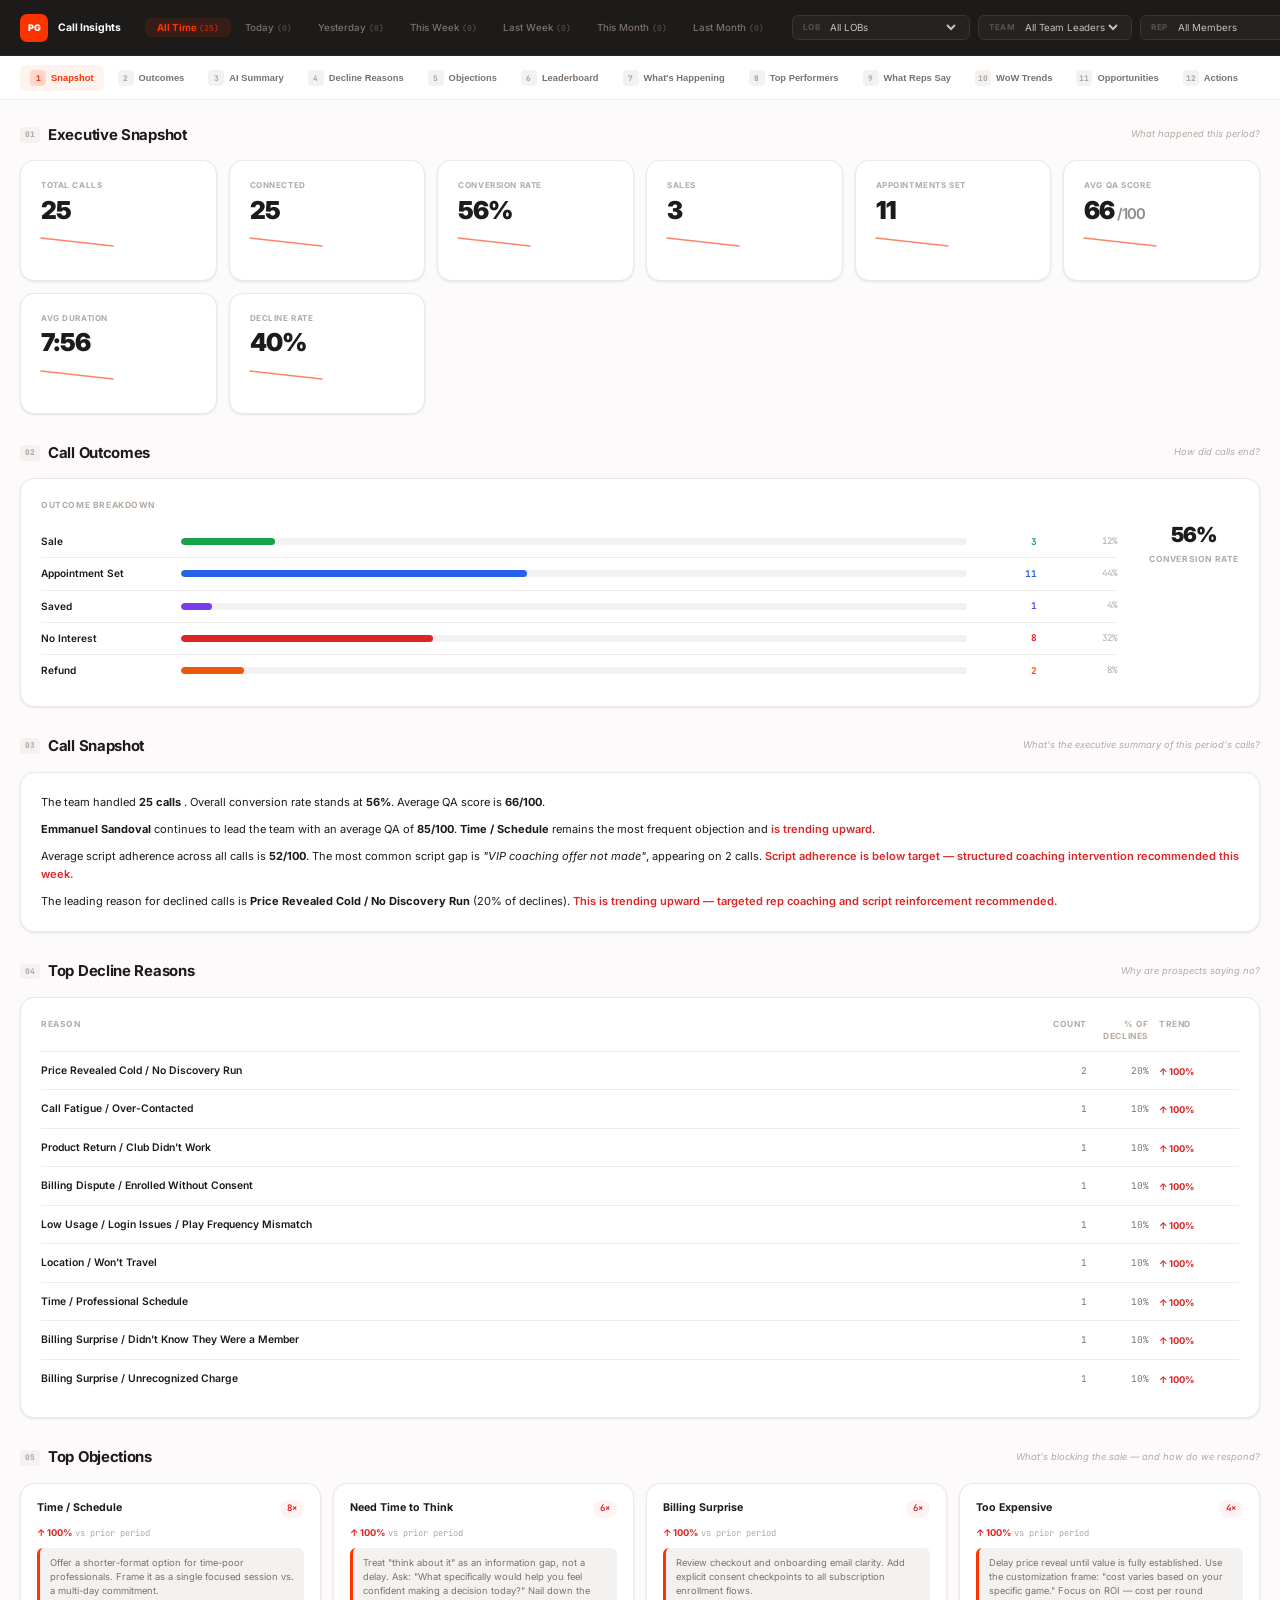
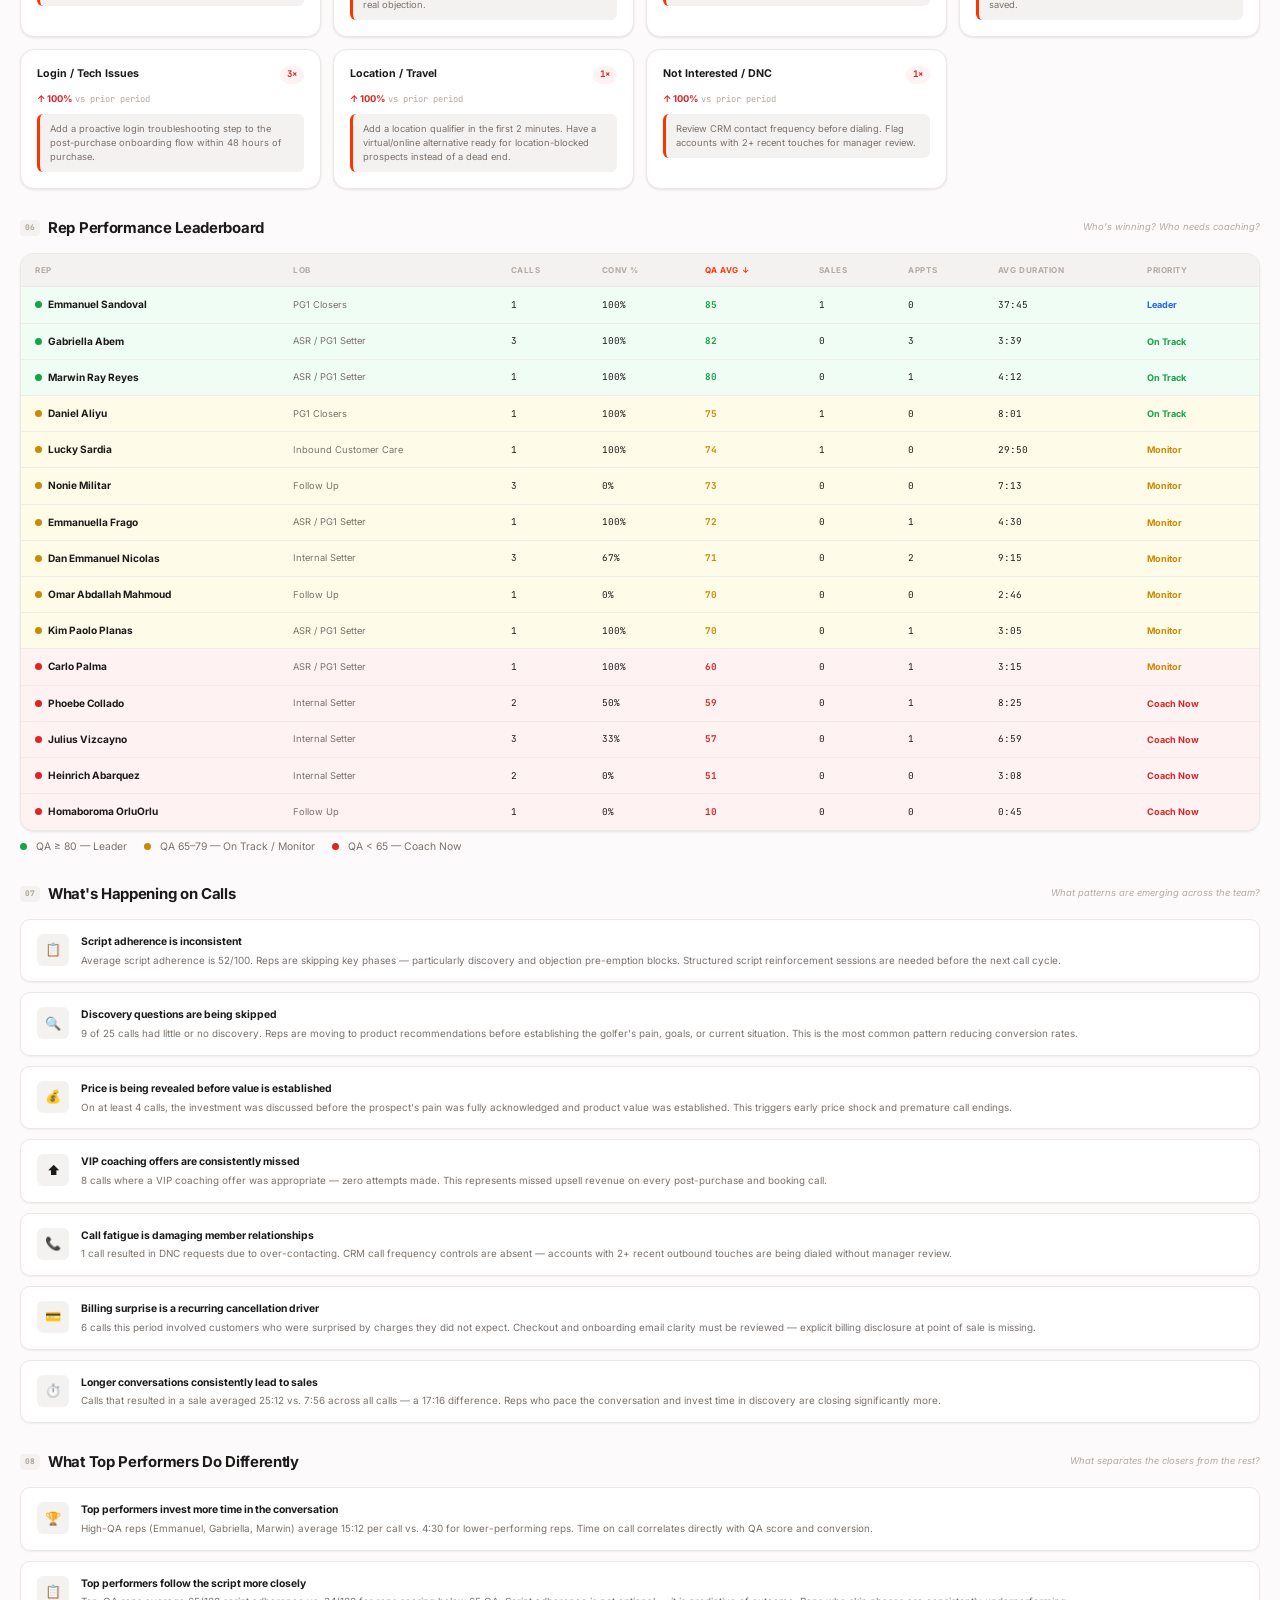
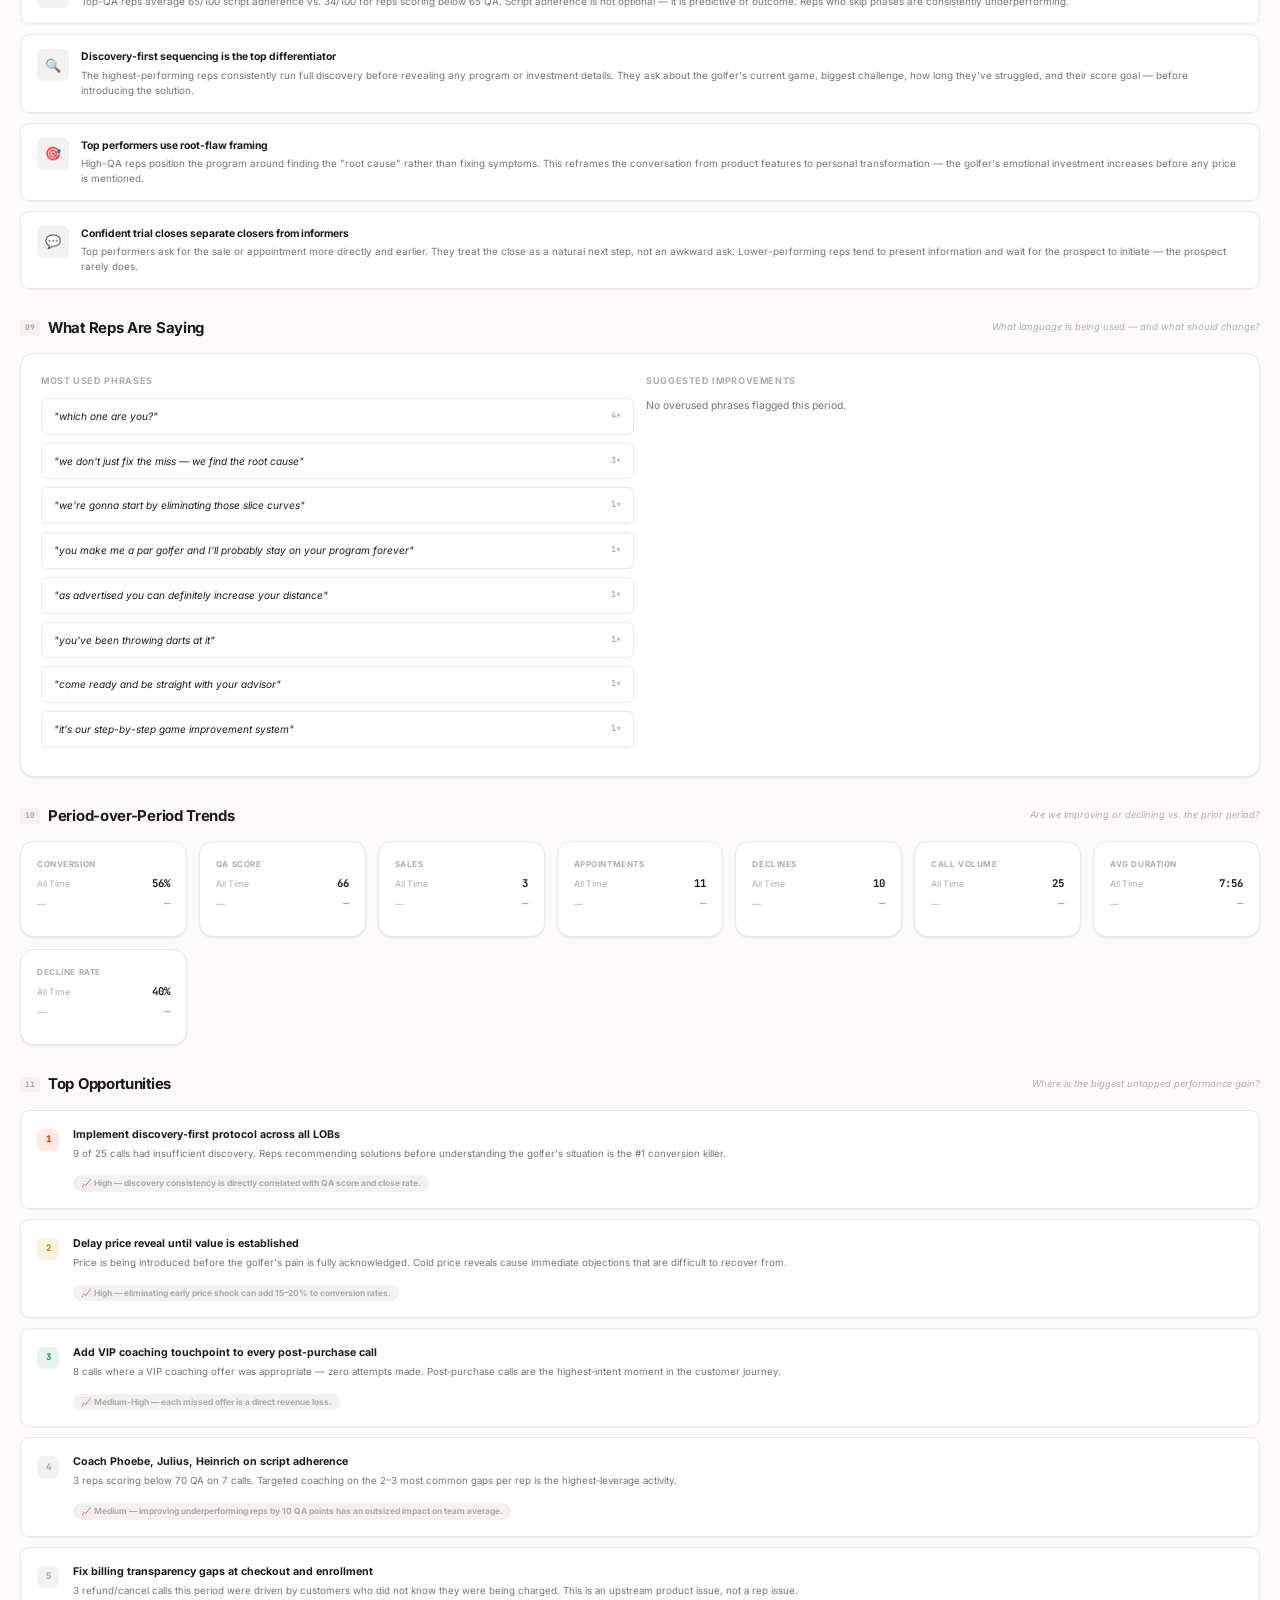
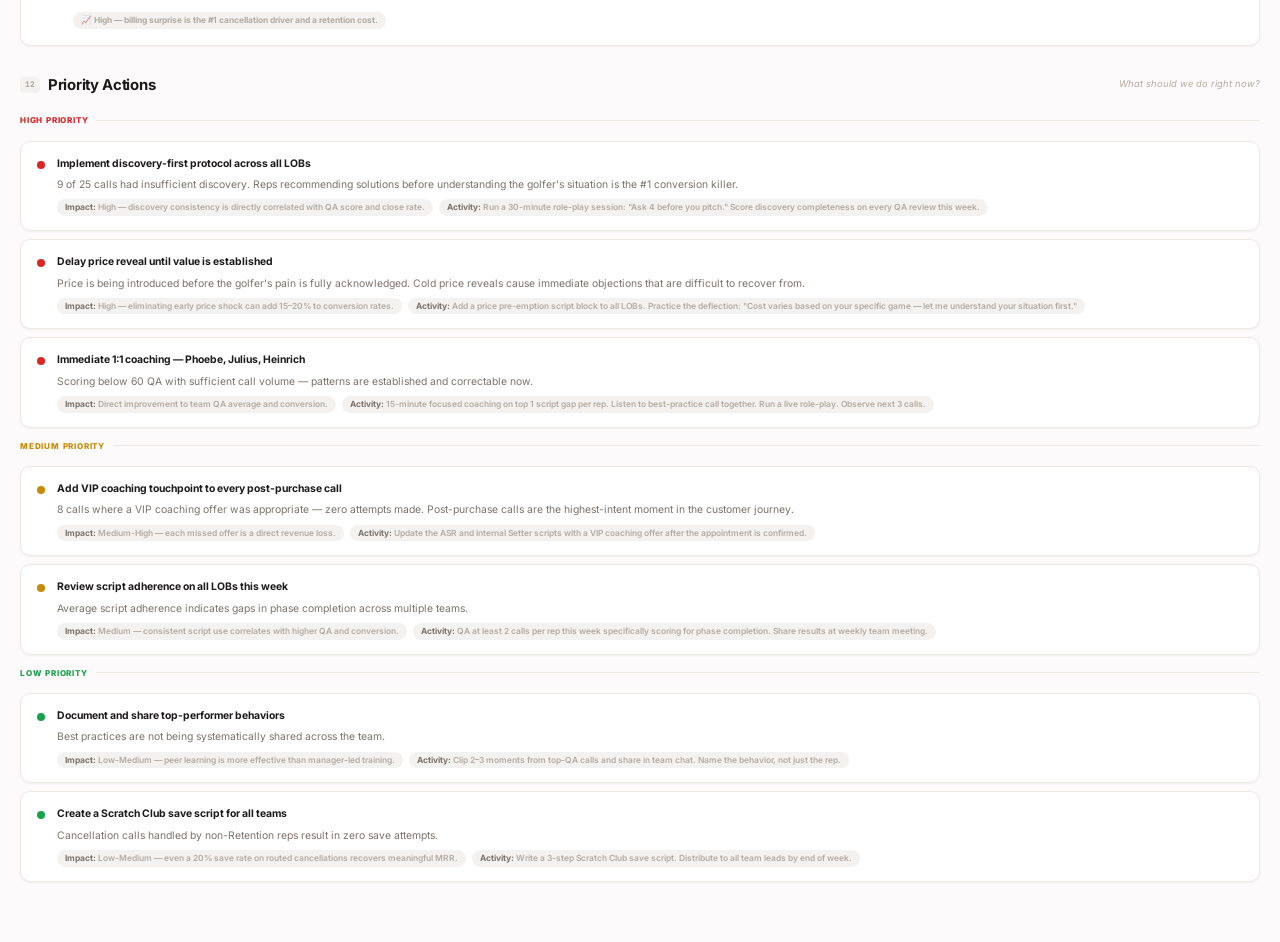
==== call-insights-v3/index.html @ 1794351e "Add files via upload" ====
<!DOCTYPE html>
<html lang="en">
<head>
  <meta charset="UTF-8">
  <meta name="viewport" content="width=device-width, initial-scale=1.0">
  <title>PG Call Insights — Executive Dashboard</title>
  <link rel="preconnect" href="https://fonts.googleapis.com">
  <link href="https://fonts.googleapis.com/css2?family=Inter:wght@400;500;600;700;800;900&family=JetBrains+Mono:wght@400;600;700&display=swap" rel="stylesheet">
  <link rel="stylesheet" href="styles/theme.css">
  <link rel="stylesheet" href="styles/layout.css">
</head>
<body>
<div id="app">

  <!-- ── Header ─────────────────────────────────────────── -->
  <header id="header">
    <div class="header-brand">
      <div class="header-logo">PG</div>
      <span class="header-brand-text">Call Insights</span>
    </div>

    <!-- Period tabs -->
    <div id="period-tabs" class="period-tabs"></div>

    <!-- Filters -->
    <div class="header-filters">
      <div class="hfilter">
        <label>LOB</label>
        <select id="filter-lob"></select>
      </div>
      <div class="hfilter">
        <label>Team</label>
        <select id="filter-leader"></select>
      </div>
      <div class="hfilter">
        <label>Rep</label>
        <select id="filter-agent"></select>
      </div>
    </div>
  </header>

  <!-- ── Section Nav ─────────────────────────────────────── -->
  <nav id="section-nav" aria-label="Dashboard sections">
    <button class="snav-item" data-section="s1"><span class="snav-num">1</span> Snapshot</button>
    <button class="snav-item" data-section="s2"><span class="snav-num">2</span> Outcomes</button>
    <button class="snav-item" data-section="s3"><span class="snav-num">3</span> AI Summary</button>
    <button class="snav-item" data-section="s4"><span class="snav-num">4</span> Decline Reasons</button>
    <button class="snav-item" data-section="s5"><span class="snav-num">5</span> Objections</button>
    <button class="snav-item" data-section="s6"><span class="snav-num">6</span> Leaderboard</button>
    <button class="snav-item" data-section="s7"><span class="snav-num">7</span> What's Happening</button>
    <button class="snav-item" data-section="s8"><span class="snav-num">8</span> Top Performers</button>
    <button class="snav-item" data-section="s9"><span class="snav-num">9</span> What Reps Say</button>
    <button class="snav-item" data-section="s10"><span class="snav-num">10</span> WoW Trends</button>
    <button class="snav-item" data-section="s11"><span class="snav-num">11</span> Opportunities</button>
    <button class="snav-item" data-section="s12"><span class="snav-num">12</span> Actions</button>
  </nav>

  <!-- ── Main ────────────────────────────────────────────── -->
  <main id="main">

    <!-- ── S1: Executive Snapshot ──────────────────────── -->
    <section id="s1" class="section">
      <div class="section-head">
        <div class="section-title">
          <span class="section-num">01</span>
          <h2 class="t-h1">Executive Snapshot</h2>
        </div>
        <span class="section-q">What happened this period?</span>
      </div>
      <div class="kpi-grid">
        <!-- KPI cards — content injected by app.js -->
        <div id="kpi-total" class="kpi-card">
          <div class="kpi-top"><span class="kpi-label"></span><span class="kpi-badge"></span></div>
          <div class="kpi-value"></div>
          <div class="kpi-sub"><span class="kpi-trend"></span><span class="kpi-compare"></span></div>
          <div class="kpi-spark"></div>
        </div>
        <div id="kpi-connected" class="kpi-card">
          <div class="kpi-top"><span class="kpi-label"></span></div>
          <div class="kpi-value"></div>
          <div class="kpi-sub"><span class="kpi-trend"></span><span class="kpi-compare"></span></div>
          <div class="kpi-spark"></div>
        </div>
        <div id="kpi-conv" class="kpi-card">
          <div class="kpi-top"><span class="kpi-label"></span></div>
          <div class="kpi-value"></div>
          <div class="kpi-sub"><span class="kpi-trend"></span><span class="kpi-compare"></span></div>
          <div class="kpi-spark"></div>
        </div>
        <div id="kpi-sales" class="kpi-card">
          <div class="kpi-top"><span class="kpi-label"></span></div>
          <div class="kpi-value"></div>
          <div class="kpi-sub"><span class="kpi-trend"></span><span class="kpi-compare"></span></div>
          <div class="kpi-spark"></div>
        </div>
        <div id="kpi-appts" class="kpi-card">
          <div class="kpi-top"><span class="kpi-label"></span></div>
          <div class="kpi-value"></div>
          <div class="kpi-sub"><span class="kpi-trend"></span><span class="kpi-compare"></span></div>
          <div class="kpi-spark"></div>
        </div>
        <div id="kpi-qa" class="kpi-card">
          <div class="kpi-top"><span class="kpi-label"></span></div>
          <div class="kpi-value"></div>
          <div class="kpi-sub"><span class="kpi-trend"></span><span class="kpi-compare"></span></div>
          <div class="kpi-spark"></div>
        </div>
        <div id="kpi-dur" class="kpi-card">
          <div class="kpi-top"><span class="kpi-label"></span></div>
          <div class="kpi-value"></div>
          <div class="kpi-sub"><span class="kpi-trend"></span><span class="kpi-compare"></span></div>
          <div class="kpi-spark"></div>
        </div>
        <div id="kpi-decline" class="kpi-card">
          <div class="kpi-top"><span class="kpi-label"></span></div>
          <div class="kpi-value"></div>
          <div class="kpi-sub"><span class="kpi-trend"></span><span class="kpi-compare"></span></div>
          <div class="kpi-spark"></div>
        </div>
      </div>
    </section>

    <!-- ── S2: Call Outcomes ────────────────────────────── -->
    <section id="s2" class="section">
      <div class="section-head">
        <div class="section-title">
          <span class="section-num">02</span>
          <h2 class="t-h1">Call Outcomes</h2>
        </div>
        <span class="section-q">How did calls end?</span>
      </div>
      <div class="card card-pad" style="display:grid;grid-template-columns:1fr auto;gap:32px;align-items:start">
        <div>
          <p class="t-label" style="margin-bottom:14px">Outcome breakdown</p>
          <div id="outcomes-list"></div>
        </div>
        <div style="text-align:center;padding:20px 0">
          <div id="outcomes-conv"></div>
        </div>
      </div>
    </section>

    <!-- ── S3: Call Snapshot (AI Summary) ──────────────── -->
    <section id="s3" class="section">
      <div class="section-head">
        <div class="section-title">
          <span class="section-num">03</span>
          <h2 class="t-h1">Call Snapshot</h2>
        </div>
        <span class="section-q">What's the executive summary of this period's calls?</span>
      </div>
      <div id="snapshot-body" class="narrative"></div>
    </section>

    <!-- ── S4: Top Decline Reasons ──────────────────────── -->
    <section id="s4" class="section">
      <div class="section-head">
        <div class="section-title">
          <span class="section-num">04</span>
          <h2 class="t-h1">Top Decline Reasons</h2>
        </div>
        <span class="section-q">Why are prospects saying no?</span>
      </div>
      <div class="card card-pad">
        <div style="display:grid;grid-template-columns:1fr 52px 52px 80px;gap:10px;padding-bottom:8px;border-bottom:1px solid var(--border)">
          <span class="t-label">Reason</span>
          <span class="t-label" style="text-align:right">Count</span>
          <span class="t-label" style="text-align:right">% of Declines</span>
          <span class="t-label">Trend</span>
        </div>
        <div id="decline-list"></div>
      </div>
    </section>

    <!-- ── S5: Top Objections ───────────────────────────── -->
    <section id="s5" class="section">
      <div class="section-head">
        <div class="section-title">
          <span class="section-num">05</span>
          <h2 class="t-h1">Top Objections</h2>
        </div>
        <span class="section-q">What's blocking the sale — and how do we respond?</span>
      </div>
      <div id="objections-grid" class="objection-grid"></div>
    </section>

    <!-- ── S6: Rep Performance Leaderboard ─────────────── -->
    <section id="s6" class="section">
      <div class="section-head">
        <div class="section-title">
          <span class="section-num">06</span>
          <h2 class="t-h1">Rep Performance Leaderboard</h2>
        </div>
        <span class="section-q">Who's winning? Who needs coaching?</span>
      </div>
      <div class="rep-table-wrap">
        <table>
          <thead>
            <tr>
              <th class="rep-th" data-col="agent" data-label="Rep"><span class="th-label">Rep</span></th>
              <th class="rep-th" data-col="lob" data-label="LOB"><span class="th-label">LOB</span></th>
              <th class="rep-th sorted" data-col="calls" data-label="Calls"><span class="th-label">Calls ↓</span></th>
              <th class="rep-th" data-col="conv" data-label="Conv %"><span class="th-label">Conv %</span></th>
              <th class="rep-th" data-col="avgQA" data-label="QA Avg"><span class="th-label">QA Avg</span></th>
              <th class="rep-th" data-col="sales" data-label="Sales"><span class="th-label">Sales</span></th>
              <th class="rep-th" data-col="appts" data-label="Appts"><span class="th-label">Appts</span></th>
              <th class="rep-th" data-col="avgDurS" data-label="Avg Duration"><span class="th-label">Avg Duration</span></th>
              <th class="rep-th" data-col="priority" data-label="Priority"><span class="th-label">Priority</span></th>
            </tr>
          </thead>
          <tbody id="rep-tbody">
            <tr><td colspan="9"><div class="empty">Loading…</div></td></tr>
          </tbody>
        </table>
      </div>
      <p class="t-body" style="margin-top:8px">
        <span class="tier-dot tier-green"></span> QA ≥ 80 — Leader &nbsp;
        <span class="tier-dot tier-yellow" style="margin-left:8px"></span> QA 65–79 — On Track / Monitor &nbsp;
        <span class="tier-dot tier-red" style="margin-left:8px"></span> QA &lt; 65 — Coach Now
      </p>
    </section>

    <!-- ── S7: What's Happening on Calls ───────────────── -->
    <section id="s7" class="section">
      <div class="section-head">
        <div class="section-title">
          <span class="section-num">07</span>
          <h2 class="t-h1">What's Happening on Calls</h2>
        </div>
        <span class="section-q">What patterns are emerging across the team?</span>
      </div>
      <div id="happening-list" class="coaching-list"></div>
    </section>

    <!-- ── S8: What Top Performers Do ──────────────────── -->
    <section id="s8" class="section">
      <div class="section-head">
        <div class="section-title">
          <span class="section-num">08</span>
          <h2 class="t-h1">What Top Performers Do Differently</h2>
        </div>
        <span class="section-q">What separates the closers from the rest?</span>
      </div>
      <div id="performers-list" class="coaching-list"></div>
    </section>

    <!-- ── S9: What Reps Are Saying ────────────────────── -->
    <section id="s9" class="section">
      <div class="section-head">
        <div class="section-title">
          <span class="section-num">09</span>
          <h2 class="t-h1">What Reps Are Saying</h2>
        </div>
        <span class="section-q">What language is being used — and what should change?</span>
      </div>
      <div class="card card-pad">
        <div id="phrases-wrap"></div>
      </div>
    </section>

    <!-- ── S10: Week-over-Week Trends ──────────────────── -->
    <section id="s10" class="section">
      <div class="section-head">
        <div class="section-title">
          <span class="section-num">10</span>
          <h2 class="t-h1">Period-over-Period Trends</h2>
        </div>
        <span class="section-q">Are we improving or declining vs. the prior period?</span>
      </div>
      <div id="wow-grid" class="wow-grid"></div>
    </section>

    <!-- ── S11: Top Opportunities ──────────────────────── -->
    <section id="s11" class="section">
      <div class="section-head">
        <div class="section-title">
          <span class="section-num">11</span>
          <h2 class="t-h1">Top Opportunities</h2>
        </div>
        <span class="section-q">Where is the biggest untapped performance gain?</span>
      </div>
      <div id="opp-list" class="opp-list"></div>
    </section>

    <!-- ── S12: Priority Actions ────────────────────────── -->
    <section id="s12" class="section">
      <div class="section-head">
        <div class="section-title">
          <span class="section-num">12</span>
          <h2 class="t-h1">Priority Actions</h2>
        </div>
        <span class="section-q">What should we do right now?</span>
      </div>
      <div id="actions-wrap" class="action-section"></div>
    </section>

  </main><!-- /main -->
</div><!-- /app -->

<script src="scripts/analytics.js"></script>
<script src="scripts/insights.js"></script>
<script src="scripts/app.js"></script>
</body>
</html>
---- call-insights-v3/styles/theme.css ----
:root {
  /* Brand */
  --orange:   #FD3300;
  --orange-d: #DB2C00;
  --black:    #1D1A1A;
  --gray:     #7B726C;
  --stone:    #B3AAA3;
  --pebble:   #DFD9D5;
  --sand:     #ECE9E4;
  --fog:      #F4F2F0;
  --mist:     #FCFAFA;

  /* Semantic */
  --bg:          var(--mist);
  --surface:     #FFFFFF;
  --border:      var(--sand);
  --border-soft: #F0EDE9;
  --text:        var(--black);
  --text-2:      var(--gray);
  --text-3:      var(--stone);
  --accent:      var(--orange);

  /* Status */
  --green:       #16a34a;
  --green-bg:    #f0fdf4;
  --yellow:      #ca8a04;
  --yellow-bg:   #fefce8;
  --red:         #dc2626;
  --red-bg:      #fef2f2;
  --blue:        #2563eb;
  --blue-bg:     #eff6ff;
  --purple:      #7c3aed;
  --purple-bg:   #f5f3ff;

  /* Outcome colors */
  --c-sale:       var(--green);
  --c-appt:       var(--blue);
  --c-saved:      var(--purple);
  --c-no-int:     var(--red);
  --c-refund:     #ea580c;
  --c-voicemail:  var(--stone);
  --c-callback:   var(--yellow);

  /* Layout */
  --header-h:   56px;
  --nav-h:      44px;
  --sidebar-w:  220px;
  --radius:     10px;
  --radius-sm:  6px;
  --radius-lg:  14px;
  --shadow-sm:  0 1px 2px rgba(0,0,0,.05);
  --shadow:     0 1px 3px rgba(0,0,0,.06), 0 1px 2px rgba(0,0,0,.04);
  --shadow-md:  0 4px 12px rgba(0,0,0,.06);

  /* Fonts */
  --font: 'Inter', system-ui, -apple-system, sans-serif;
  --mono: 'JetBrains Mono', 'Fira Code', monospace;

  --t: 140ms ease;
}

*, *::before, *::after { box-sizing: border-box; margin: 0; padding: 0; }
html { font-size: 13px; -webkit-font-smoothing: antialiased; scroll-behavior: smooth; }
body { font-family: var(--font); background: var(--bg); color: var(--text); line-height: 1.5; }

/* Typography */
.t-title  { font-size: 1.4rem; font-weight: 800; letter-spacing: -.03em; }
.t-h1     { font-size: 1.15rem; font-weight: 700; letter-spacing: -.02em; }
.t-h2     { font-size: 0.95rem; font-weight: 700; letter-spacing: -.01em; }
.t-h3     { font-size: 0.8rem;  font-weight: 600; }
.t-label  { font-size: 0.65rem; font-weight: 700; text-transform: uppercase; letter-spacing: .07em; color: var(--text-3); }
.t-body   { font-size: 0.8rem;  color: var(--text-2); line-height: 1.55; }
.t-mono   { font-family: var(--mono); }
.t-num    { font-size: 2rem; font-weight: 800; letter-spacing: -.04em; line-height: 1; }
.t-num-lg { font-size: 2.6rem; font-weight: 900; letter-spacing: -.05em; line-height: 1; }

/* Badges */
.badge {
  display: inline-flex; align-items: center; gap: 3px;
  font-size: .65rem; font-weight: 700; font-family: var(--mono);
  padding: 2px 7px; border-radius: 99px;
  text-transform: uppercase; letter-spacing: .04em;
  white-space: nowrap;
}
.badge-sale     { background: var(--green-bg);  color: var(--green);  }
.badge-appt     { background: var(--blue-bg);   color: var(--blue);   }
.badge-saved    { background: var(--purple-bg); color: var(--purple); }
.badge-no-int   { background: var(--red-bg);    color: var(--red);    }
.badge-refund   { background: #fff7ed;          color: #ea580c;       }
.badge-voicemail{ background: var(--fog);       color: var(--stone);  }
.badge-callback { background: var(--yellow-bg); color: var(--yellow); }

/* Trend chips */
.trend { display: inline-flex; align-items: center; gap: 2px; font-size: .72rem; font-weight: 700; }
.trend-up   { color: var(--green); }
.trend-down { color: var(--red);   }
.trend-flat { color: var(--stone); }

/* Priority */
.priority-high   { color: var(--red);    font-weight: 700; font-size: .7rem; }
.priority-med    { color: var(--yellow); font-weight: 700; font-size: .7rem; }
.priority-low    { color: var(--green);  font-weight: 700; font-size: .7rem; }
.priority-leader { color: var(--blue);   font-weight: 700; font-size: .7rem; }

/* Rep performance row tiers */
.rep-green { background: #f0fdf4; }
.rep-yellow{ background: #fefce8; }
.rep-red   { background: #fef2f2; }

/* Scrollbar */
::-webkit-scrollbar { width: 5px; height: 5px; }
::-webkit-scrollbar-track { background: transparent; }
::-webkit-scrollbar-thumb { background: var(--pebble); border-radius: 99px; }
---- call-insights-v3/styles/layout.css ----
/* ── App Shell ───────────────────────────────────────────── */
#app { display: flex; flex-direction: column; min-height: 100dvh; }

/* ── Top Header ─────────────────────────────────────────── */
#header {
  position: sticky; top: 0; z-index: 50;
  height: var(--header-h);
  background: var(--black);
  display: flex; align-items: center;
  padding: 0 20px; gap: 16px;
  border-bottom: 1px solid #2a2523;
}
.header-brand {
  display: flex; align-items: center; gap: 10px;
  flex-shrink: 0; margin-right: 8px;
}
.header-logo {
  width: 28px; height: 28px; border-radius: 7px;
  background: var(--orange); display: flex; align-items: center;
  justify-content: center; font-weight: 900; font-size: .7rem; color: #fff;
}
.header-brand-text { font-size: .8rem; font-weight: 700; color: #fff; }

/* Period tabs */
.period-tabs { display: flex; gap: 2px; flex-shrink: 0; }
.period-tab {
  padding: 5px 12px; border-radius: var(--radius-sm);
  border: none; background: transparent;
  font: .75rem/1 var(--font); font-weight: 500;
  color: #7B726C; cursor: pointer;
  transition: all var(--t); white-space: nowrap;
}
.period-tab:hover { color: #c8c0b8; background: #2a2523; }
.period-tab.active { color: var(--orange); background: rgba(253,51,0,.12); font-weight: 700; }

/* Filter pills */
.header-filters { display: flex; gap: 8px; flex: 1; }
.hfilter {
  display: flex; align-items: center; gap: 6px;
  background: #252220; border: 1px solid #3a3330;
  border-radius: var(--radius-sm); padding: 5px 10px;
  flex: 1; max-width: 180px;
}
.hfilter label { font-size: .62rem; font-weight: 700; text-transform: uppercase;
  letter-spacing: .06em; color: #5a5250; white-space: nowrap; }
.hfilter select {
  background: transparent; border: none; color: #c8c0b8;
  font: .75rem var(--font); outline: none; cursor: pointer;
  flex: 1; min-width: 0;
}
.hfilter select option { background: #1a1816; color: #c8c0b8; }

/* ── Section Nav Bar ────────────────────────────────────── */
#section-nav {
  position: sticky; top: var(--header-h); z-index: 40;
  background: var(--surface); border-bottom: 1px solid var(--border);
  padding: 0 20px; overflow-x: auto; white-space: nowrap;
  display: flex; align-items: center; gap: 4px;
  height: var(--nav-h);
  scrollbar-width: none;
}
#section-nav::-webkit-scrollbar { display: none; }
.snav-item {
  display: inline-flex; align-items: center; gap: 5px;
  padding: 5px 10px; border-radius: var(--radius-sm);
  font-size: .72rem; font-weight: 600; color: var(--text-2);
  cursor: pointer; white-space: nowrap;
  transition: all var(--t); border: none; background: transparent;
  text-decoration: none;
}
.snav-item:hover { color: var(--text); background: var(--fog); }
.snav-item.active { color: var(--orange); background: rgba(253,51,0,.06); }
.snav-num {
  display: inline-flex; align-items: center; justify-content: center;
  width: 16px; height: 16px; border-radius: 4px;
  font-size: .6rem; font-weight: 800; font-family: var(--mono);
  background: var(--fog); color: var(--stone);
}
.snav-item.active .snav-num { background: rgba(253,51,0,.15); color: var(--orange); }

/* ── Main Content ───────────────────────────────────────── */
#main { padding: 24px 20px 60px; max-width: 1280px; margin: 0 auto; width: 100%;
  display: flex; flex-direction: column; gap: 28px; }

/* ── Section Wrapper ────────────────────────────────────── */
.section { scroll-margin-top: calc(var(--header-h) + var(--nav-h) + 16px); }
.section-head {
  display: flex; align-items: baseline; justify-content: space-between;
  margin-bottom: 14px; gap: 12px;
}
.section-title { display: flex; align-items: center; gap: 8px; }
.section-num {
  font-size: .6rem; font-weight: 800; font-family: var(--mono);
  background: var(--fog); color: var(--stone); border-radius: 4px;
  padding: 2px 5px; flex-shrink: 0;
}
.section-q { font-size: .72rem; color: var(--text-3); font-style: italic; }

/* ── Card ───────────────────────────────────────────────── */
.card {
  background: var(--surface); border: 1px solid var(--border);
  border-radius: var(--radius-lg); box-shadow: var(--shadow);
  overflow: hidden;
}
.card-pad { padding: 20px; }
.card-grid { display: grid; gap: 1px; background: var(--border); }
.card-grid > * { background: var(--surface); }

/* ── KPI Grid ───────────────────────────────────────────── */
.kpi-grid {
  display: grid;
  grid-template-columns: repeat(auto-fill, minmax(175px, 1fr));
  gap: 12px;
}
.kpi-card {
  background: var(--surface); border: 1px solid var(--border);
  border-radius: var(--radius-lg); padding: 18px 20px;
  box-shadow: var(--shadow);
  display: flex; flex-direction: column; gap: 6px;
  transition: box-shadow var(--t), transform var(--t);
}
.kpi-card:hover { box-shadow: var(--shadow-md); transform: translateY(-1px); }
.kpi-top { display: flex; align-items: flex-start; justify-content: space-between; }
.kpi-label { font-size: .62rem; font-weight: 700; text-transform: uppercase;
  letter-spacing: .07em; color: var(--text-3); }
.kpi-badge { font-size: .65rem; }
.kpi-value { font-size: 1.9rem; font-weight: 900; letter-spacing: -.04em;
  line-height: 1; color: var(--text); }
.kpi-sub { display: flex; align-items: center; gap: 6px; flex-wrap: wrap; }
.kpi-compare { font-size: .7rem; color: var(--text-3); }
.kpi-spark { margin-top: 4px; }

/* ── Sparkline ──────────────────────────────────────────── */
.sparkline { display: block; overflow: visible; }

/* ── Outcome Bars ───────────────────────────────────────── */
.outcome-row {
  display: grid; align-items: center;
  grid-template-columns: 130px 1fr 60px 70px;
  gap: 10px; padding: 8px 0;
  border-bottom: 1px solid var(--border-soft);
}
.outcome-row:last-child { border-bottom: none; }
.outcome-label { font-size: .78rem; font-weight: 600; color: var(--text); }
.outcome-bar-wrap { height: 7px; background: var(--fog); border-radius: 99px; overflow: hidden; }
.outcome-bar { height: 100%; border-radius: 99px; transition: width .4s ease; }
.outcome-count { font-family: var(--mono); font-size: .72rem; font-weight: 700; text-align: right; }
.outcome-pct   { font-family: var(--mono); font-size: .7rem; color: var(--text-3); text-align: right; }

/* ── AI Narrative ───────────────────────────────────────── */
.narrative {
  font-size: .85rem; line-height: 1.7;
  color: var(--text); padding: 20px;
  background: var(--surface); border: 1px solid var(--border);
  border-radius: var(--radius-lg); box-shadow: var(--shadow);
}
.narrative p + p { margin-top: .75em; }
.narrative strong { color: var(--text); font-weight: 700; }
.narrative .n-positive { color: var(--green); font-weight: 600; }
.narrative .n-negative { color: var(--red); font-weight: 600; }

/* ── Decline Reasons ────────────────────────────────────── */
.decline-row {
  display: grid; align-items: center;
  grid-template-columns: 1fr 52px 52px 80px;
  gap: 10px; padding: 9px 0;
  border-bottom: 1px solid var(--border-soft);
}
.decline-row:last-child { border-bottom: none; }
.decline-label { font-size: .8rem; font-weight: 600; }
.decline-count, .decline-pct { font-family: var(--mono); font-size: .72rem;
  text-align: right; color: var(--text-2); }

/* ── Objection Cards ────────────────────────────────────── */
.objection-grid {
  display: grid;
  grid-template-columns: repeat(auto-fill, minmax(240px, 1fr));
  gap: 12px;
}
.objection-card {
  background: var(--surface); border: 1px solid var(--border);
  border-radius: var(--radius-lg); padding: 16px; box-shadow: var(--shadow);
}
.obj-head { display: flex; align-items: flex-start; justify-content: space-between; margin-bottom: 8px; gap: 8px; }
.obj-theme { font-size: .82rem; font-weight: 700; }
.obj-freq { font-family: var(--mono); font-size: .7rem; font-weight: 700;
  background: var(--red-bg); color: var(--red); padding: 2px 7px;
  border-radius: 99px; flex-shrink: 0; }
.obj-trend { font-size: .7rem; margin-bottom: 8px; }
.obj-tip {
  font-size: .72rem; line-height: 1.5; color: var(--text-2);
  padding: 8px 10px; background: var(--fog); border-radius: var(--radius-sm);
  border-left: 3px solid var(--orange);
}
.obj-tip strong { color: var(--text); font-weight: 600; }

/* ── Rep Table ──────────────────────────────────────────── */
.rep-table-wrap {
  background: var(--surface); border: 1px solid var(--border);
  border-radius: var(--radius-lg); box-shadow: var(--shadow); overflow: hidden;
}
table { width: 100%; border-collapse: collapse; }
thead { background: var(--fog); border-bottom: 1px solid var(--border); }
th {
  text-align: left; padding: 10px 14px;
  font-size: .62rem; font-weight: 700; text-transform: uppercase;
  letter-spacing: .07em; color: var(--text-3); white-space: nowrap;
  cursor: pointer; user-select: none;
}
th:hover { color: var(--text); }
th.sorted { color: var(--orange); }
td { padding: 10px 14px; font-size: .78rem; border-bottom: 1px solid var(--border-soft); vertical-align: middle; }
tr:last-child td { border-bottom: none; }
.td-rep { font-weight: 700; }
.td-lob { color: var(--text-2); font-size: .72rem; }
.td-mono { font-family: var(--mono); font-size: .72rem; }
.qa-high { color: var(--green); font-weight: 700; }
.qa-mid  { color: var(--yellow); font-weight: 700; }
.qa-low  { color: var(--red);   font-weight: 700; }
.tier-dot { width: 7px; height: 7px; border-radius: 50%; display: inline-block; margin-right: 6px; }
.tier-green  { background: var(--green);  }
.tier-yellow { background: var(--yellow); }
.tier-red    { background: var(--red);    }

/* ── Coaching / Insight Lists ───────────────────────────── */
.coaching-list { display: flex; flex-direction: column; gap: 10px; }
.coaching-item {
  display: flex; gap: 12px; align-items: flex-start;
  padding: 14px 16px; background: var(--surface);
  border: 1px solid var(--border); border-radius: var(--radius);
  box-shadow: var(--shadow-sm);
}
.coaching-icon {
  width: 32px; height: 32px; border-radius: var(--radius-sm);
  background: var(--fog); display: flex; align-items: center;
  justify-content: center; font-size: 1rem; flex-shrink: 0;
}
.coaching-body h4 { font-size: .8rem; font-weight: 700; margin-bottom: 3px; }
.coaching-body p  { font-size: .76rem; color: var(--text-2); line-height: 1.5; margin: 0; }

/* ── Phrase Cards ───────────────────────────────────────── */
.phrase-grid { display: grid; grid-template-columns: 1fr 1fr; gap: 12px; }
.phrase-col h4 { font-size: .7rem; font-weight: 700; text-transform: uppercase;
  letter-spacing: .07em; color: var(--text-3); margin-bottom: 10px; }
.phrase-item {
  display: flex; align-items: flex-start; gap: 8px;
  padding: 10px 12px; border-radius: var(--radius-sm);
  border: 1px solid var(--border); background: var(--surface);
  margin-bottom: 8px;
}
.phrase-quote { font-size: .78rem; color: var(--text); font-style: italic; flex: 1; line-height: 1.45; }
.phrase-count { font-family: var(--mono); font-size: .65rem; font-weight: 700;
  color: var(--text-3); white-space: nowrap; }
.phrase-alt {
  padding: 10px 12px; border-radius: var(--radius-sm);
  border: 1px solid var(--border); border-left: 3px solid var(--orange);
  background: var(--surface); margin-bottom: 8px;
}
.phrase-alt .phrase-overused { font-size: .7rem; color: var(--red); text-decoration: line-through; margin-bottom: 4px; }
.phrase-alt .phrase-better   { font-size: .76rem; color: var(--green); font-style: italic; }

/* ── WoW Compare ────────────────────────────────────────── */
.wow-grid { display: grid; grid-template-columns: repeat(auto-fill, minmax(160px, 1fr)); gap: 12px; }
.wow-card {
  background: var(--surface); border: 1px solid var(--border);
  border-radius: var(--radius-lg); padding: 16px; box-shadow: var(--shadow);
}
.wow-label { font-size: .62rem; font-weight: 700; text-transform: uppercase;
  letter-spacing: .07em; color: var(--text-3); margin-bottom: 6px; }
.wow-row { display: flex; justify-content: space-between; align-items: baseline; margin-top: 4px; }
.wow-week { font-size: .68rem; color: var(--text-3); }
.wow-val  { font-family: var(--mono); font-size: .82rem; font-weight: 700; }
.wow-this { color: var(--text); }
.wow-last { color: var(--stone); }
.wow-delta { margin-top: 8px; }

/* ── Opportunity Cards ──────────────────────────────────── */
.opp-list { display: flex; flex-direction: column; gap: 10px; }
.opp-card {
  background: var(--surface); border: 1px solid var(--border);
  border-radius: var(--radius); padding: 16px; box-shadow: var(--shadow-sm);
  display: flex; gap: 14px;
}
.opp-rank {
  font-family: var(--mono); font-size: .7rem; font-weight: 800;
  width: 22px; height: 22px; border-radius: 6px;
  background: var(--fog); color: var(--text-3);
  display: flex; align-items: center; justify-content: center; flex-shrink: 0; margin-top: 2px;
}
.opp-rank.rank-1 { background: rgba(253,51,0,.1); color: var(--orange); }
.opp-rank.rank-2 { background: rgba(202,138,4,.1); color: var(--yellow); }
.opp-rank.rank-3 { background: rgba(22,163,74,.1);  color: var(--green);  }
.opp-body h4 { font-size: .82rem; font-weight: 700; margin-bottom: 4px; }
.opp-body p  { font-size: .75rem; color: var(--text-2); line-height: 1.5; margin: 0; }
.opp-impact  { display: inline-flex; align-items: center; gap: 4px; margin-top: 6px;
  font-size: .65rem; font-weight: 700; padding: 2px 8px;
  border-radius: 99px; background: var(--fog); color: var(--text-3); }

/* ── Action Cards ───────────────────────────────────────── */
.action-section { display: flex; flex-direction: column; gap: 8px; }
.action-priority-label {
  font-size: .62rem; font-weight: 800; text-transform: uppercase;
  letter-spacing: .1em; margin: 4px 0 6px;
  display: flex; align-items: center; gap: 8px;
}
.action-priority-label::after {
  content: ''; flex: 1; height: 1px; background: var(--border);
}
.priority-high-label  { color: var(--red);    }
.priority-med-label   { color: var(--yellow); }
.priority-low-label   { color: var(--green);  }
.action-card {
  background: var(--surface); border: 1px solid var(--border);
  border-radius: var(--radius); padding: 14px 16px; box-shadow: var(--shadow-sm);
  display: flex; gap: 12px;
}
.action-dot { width: 8px; height: 8px; border-radius: 50%; flex-shrink: 0; margin-top: 5px; }
.action-dot-high { background: var(--red); }
.action-dot-med  { background: var(--yellow); }
.action-dot-low  { background: var(--green); }
.action-body h4 { font-size: .8rem; font-weight: 700; margin-bottom: 6px; }
.action-meta { display: flex; gap: 6px; flex-wrap: wrap; margin-top: 6px; }
.action-chip {
  font-size: .65rem; padding: 2px 8px; border-radius: 99px;
  background: var(--fog); color: var(--text-3); font-weight: 600;
}
.action-chip strong { color: var(--text-2); }

/* ── Empty State ────────────────────────────────────────── */
.empty { padding: 40px 20px; text-align: center; color: var(--text-3); font-size: .8rem; }

/* ── Responsive ─────────────────────────────────────────── */
@media (max-width: 900px) {
  .phrase-grid { grid-template-columns: 1fr; }
  .wow-grid    { grid-template-columns: repeat(auto-fill, minmax(140px,1fr)); }
}
@media (max-width: 680px) {
  #header { padding: 0 12px; gap: 8px; }
  .period-tabs { gap: 0; }
  .period-tab { padding: 4px 8px; font-size: .68rem; }
  .header-brand-text { display: none; }
  .hfilter { max-width: 130px; }
  #main { padding: 16px 12px 60px; gap: 20px; }
  .kpi-grid { grid-template-columns: 1fr 1fr; }
  .outcome-row { grid-template-columns: 110px 1fr 50px; }
  .outcome-pct { display: none; }
  th:nth-child(n+5), td:nth-child(n+5) { display: none; }
}
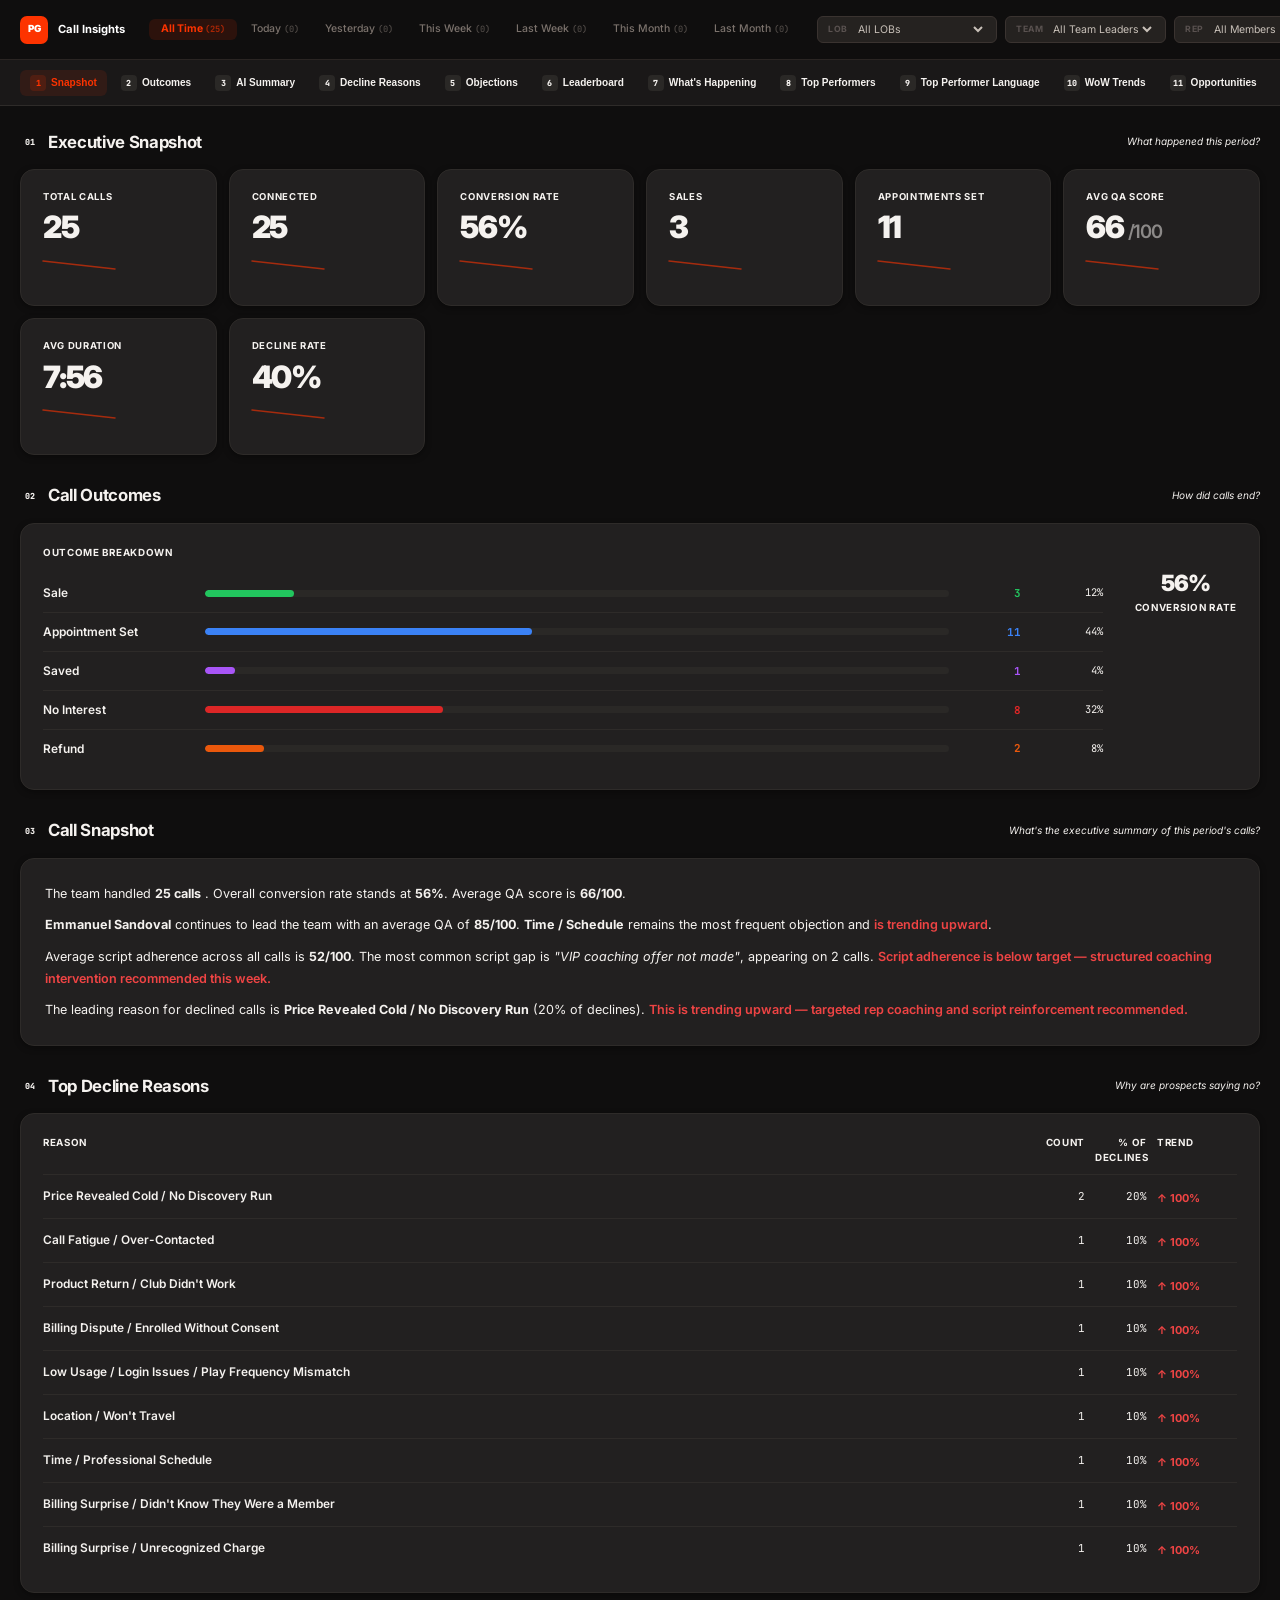
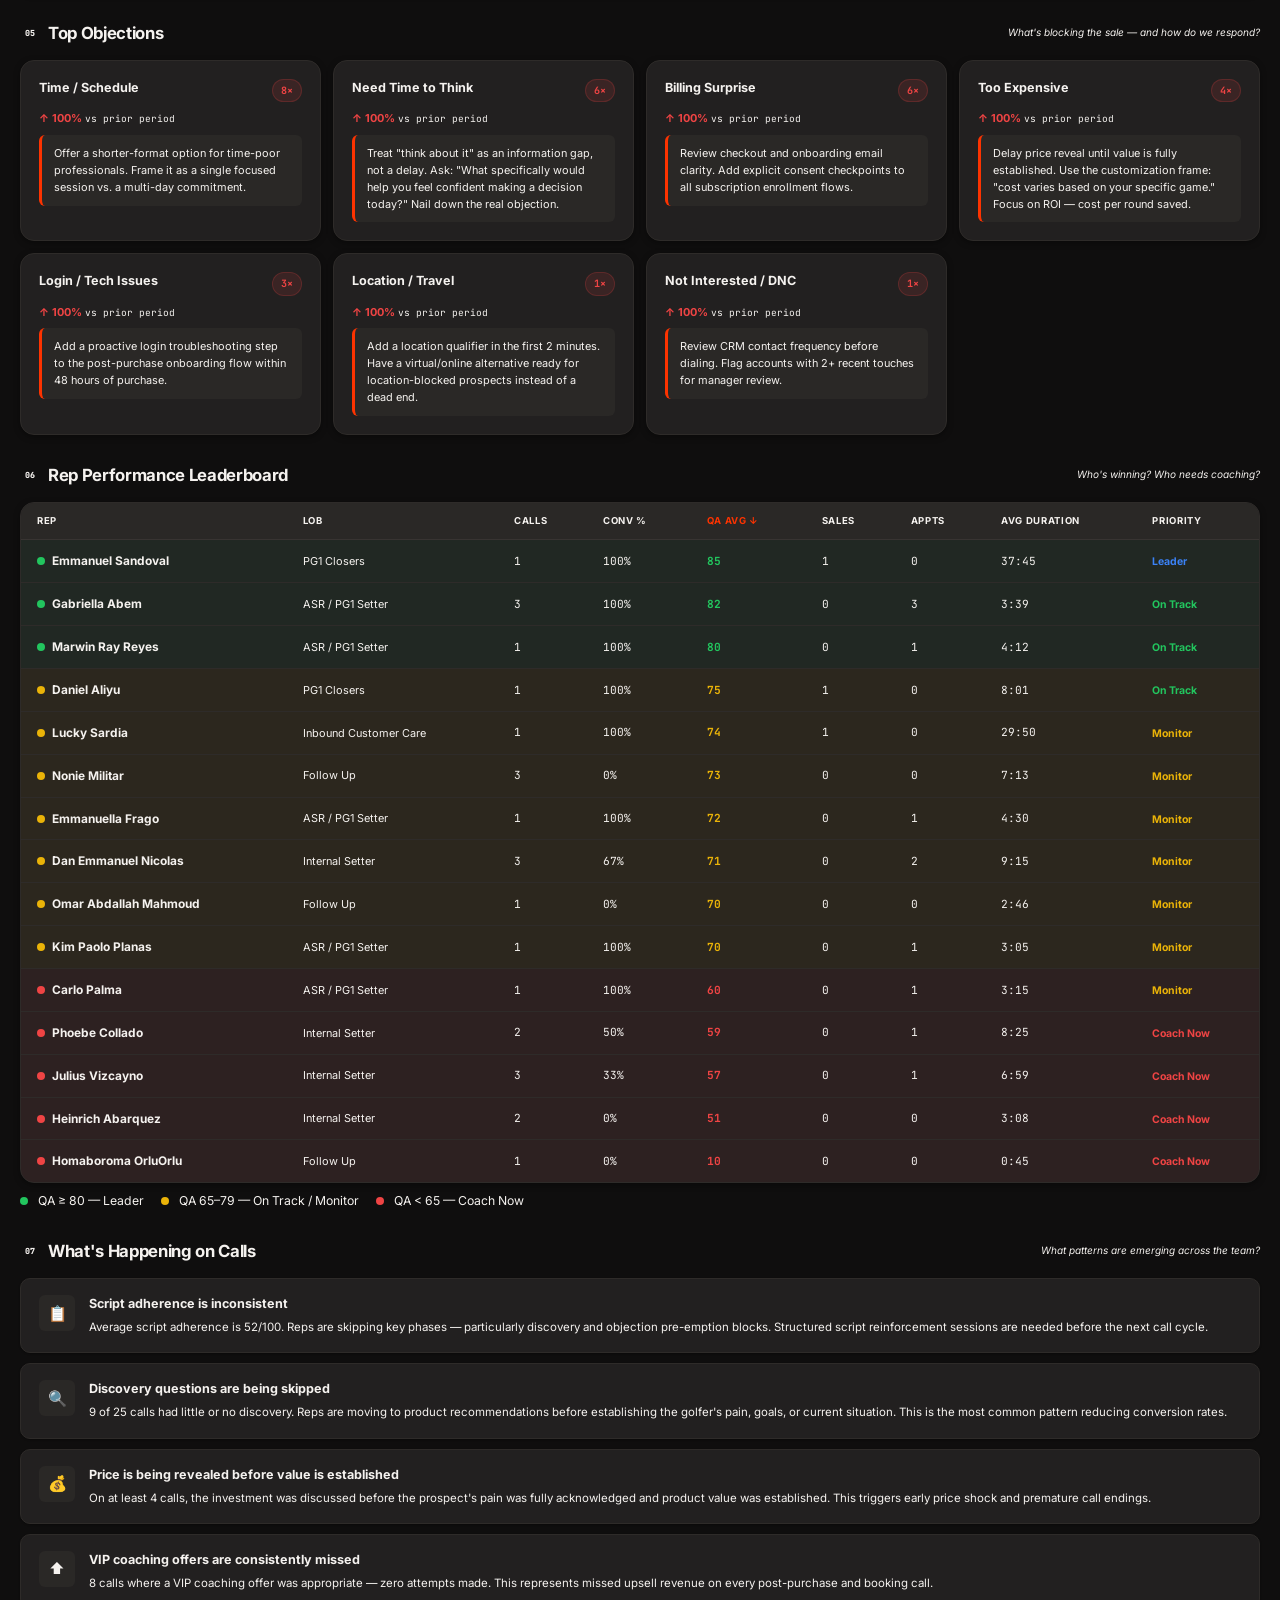
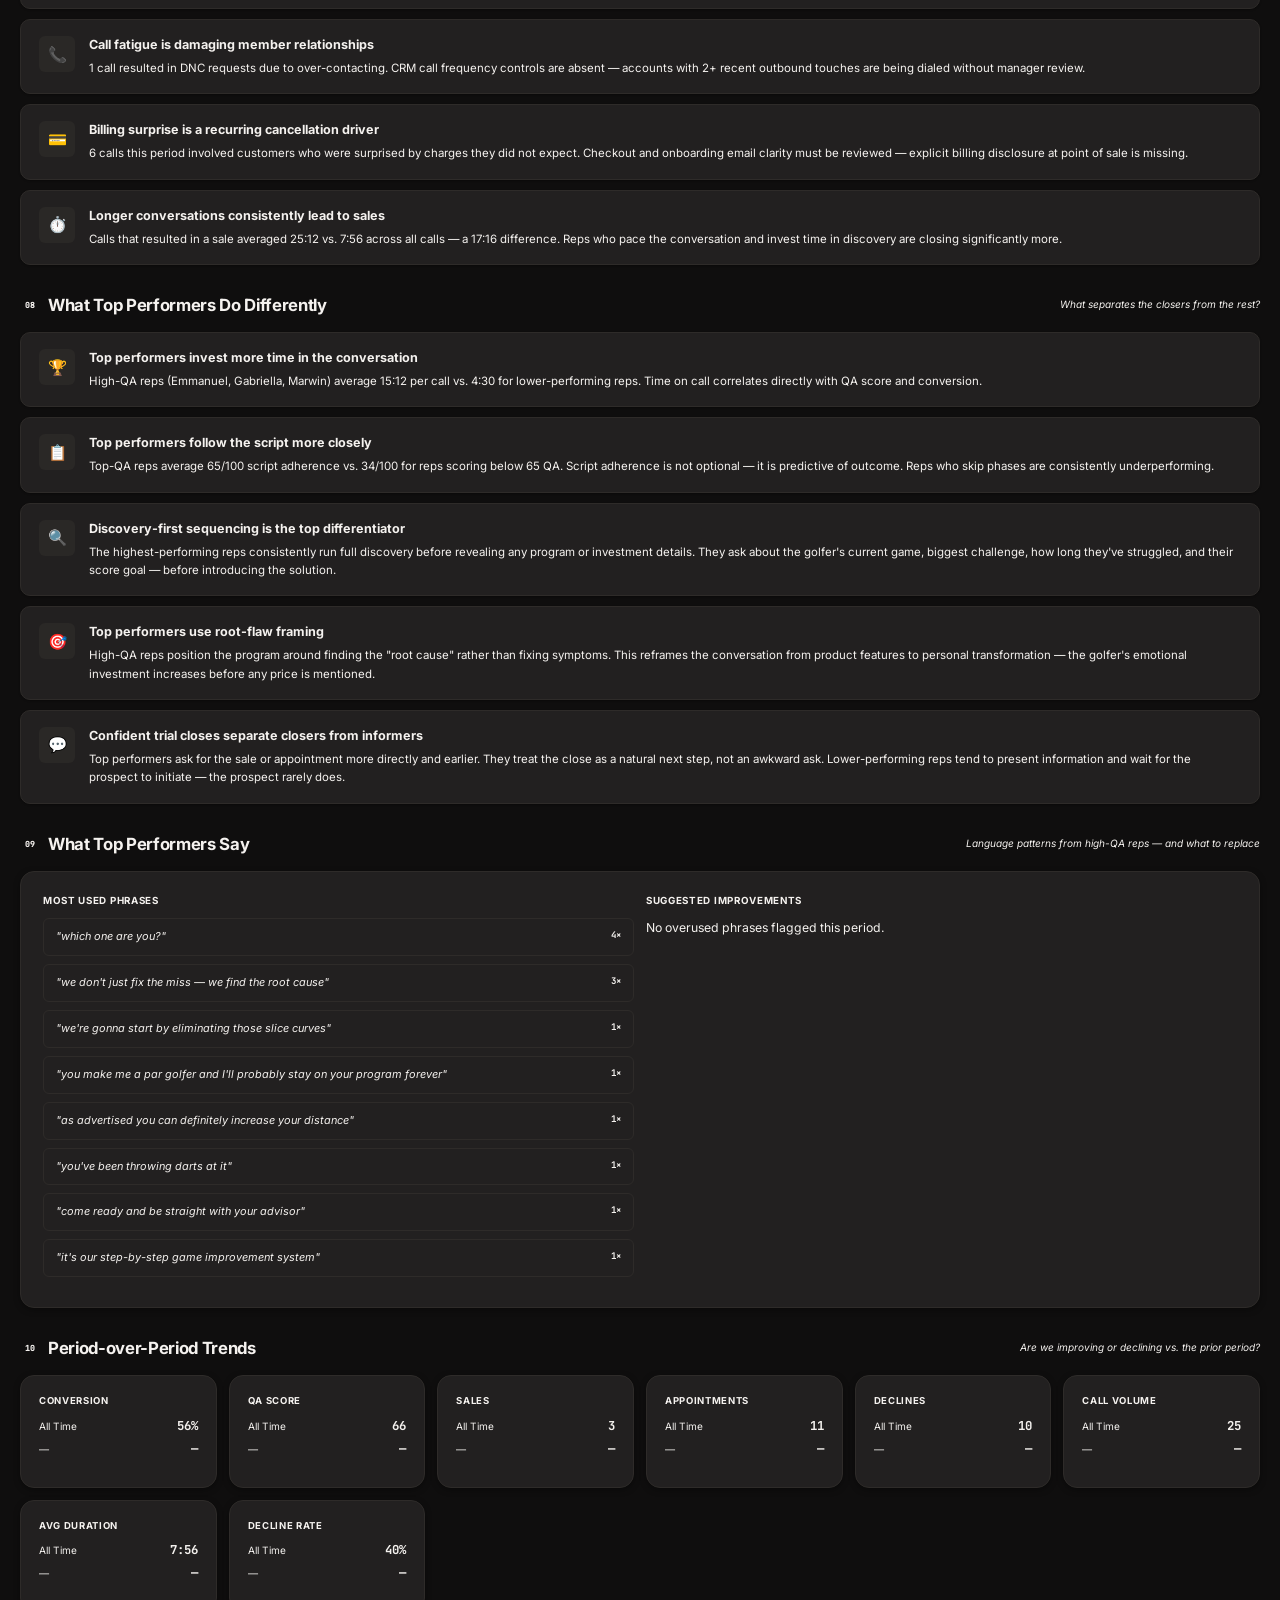
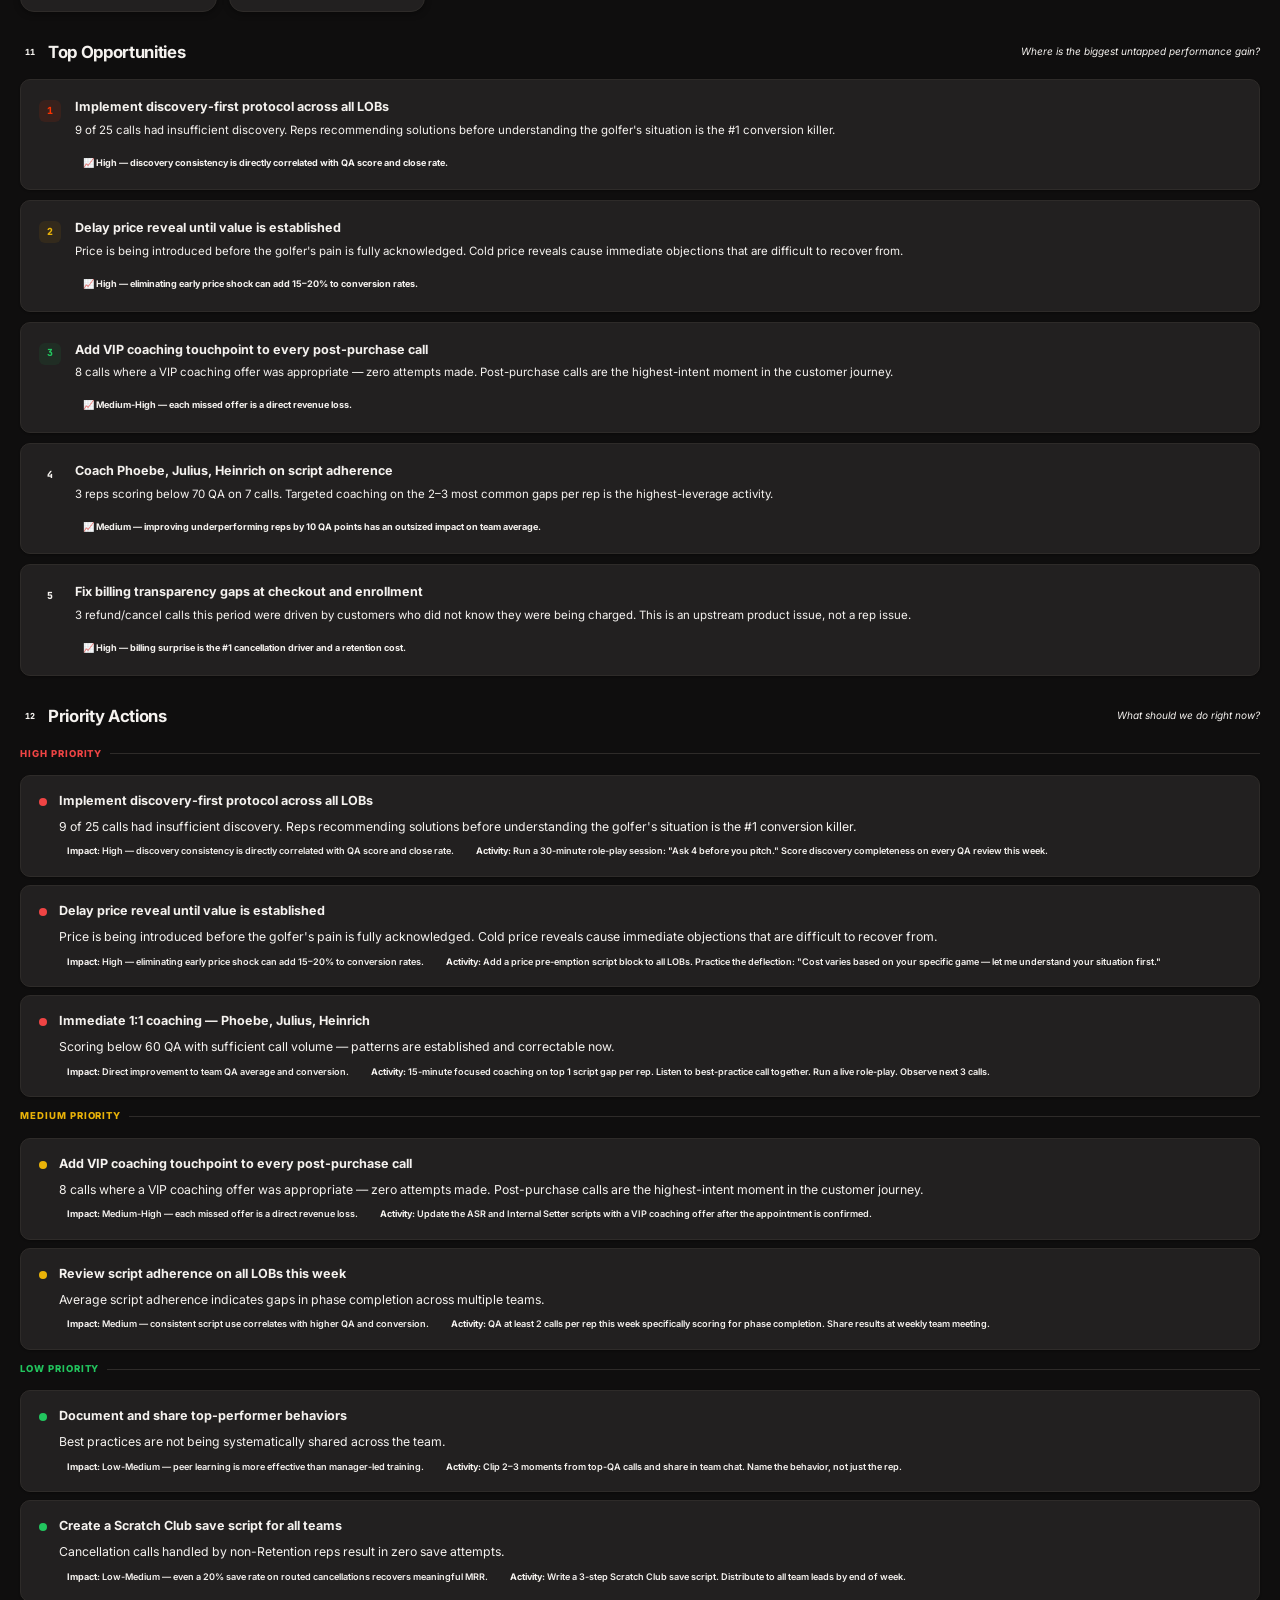
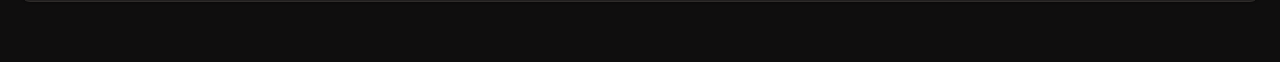
==== commit 5acdbd73: "Add files via upload" ====
--- a/call-insights-v3/index.html
+++ b/call-insights-v3/index.html
@@ -49,7 +49,7 @@
     <button class="snav-item" data-section="s6"><span class="snav-num">6</span> Leaderboard</button>
     <button class="snav-item" data-section="s7"><span class="snav-num">7</span> What's Happening</button>
     <button class="snav-item" data-section="s8"><span class="snav-num">8</span> Top Performers</button>
-    <button class="snav-item" data-section="s9"><span class="snav-num">9</span> What Reps Say</button>
+    <button class="snav-item" data-section="s9"><span class="snav-num">9</span> Top Performer Language</button>
     <button class="snav-item" data-section="s10"><span class="snav-num">10</span> WoW Trends</button>
     <button class="snav-item" data-section="s11"><span class="snav-num">11</span> Opportunities</button>
     <button class="snav-item" data-section="s12"><span class="snav-num">12</span> Actions</button>
@@ -244,14 +244,14 @@
       <div id="performers-list" class="coaching-list"></div>
     </section>
 
-    <!-- ── S9: What Reps Are Saying ────────────────────── -->
+    <!-- ── S9: What Top Performers Say ─────────────────── -->
     <section id="s9" class="section">
       <div class="section-head">
         <div class="section-title">
           <span class="section-num">09</span>
-          <h2 class="t-h1">What Reps Are Saying</h2>
-        </div>
-        <span class="section-q">What language is being used — and what should change?</span>
+          <h2 class="t-h1">What Top Performers Say</h2>
+        </div>
+        <span class="section-q">Language patterns from high-QA reps — and what to replace</span>
       </div>
       <div class="card card-pad">
         <div id="phrases-wrap"></div>
@@ -296,6 +296,21 @@
 
   </main><!-- /main -->
 </div><!-- /app -->
+
+<!-- ── Rep Drill-Down Modal ──────────────────────────────── -->
+<div id="rep-modal" class="modal-overlay" role="dialog" aria-modal="true">
+  <div class="modal">
+    <div class="modal-header">
+      <div>
+        <h3 id="modal-rep-name">Rep Name</h3>
+        <p class="t-label" id="modal-rep-meta" style="margin-top:3px"></p>
+      </div>
+      <button class="modal-close" id="modal-close-btn" aria-label="Close">✕</button>
+    </div>
+    <div class="modal-stats" id="modal-stats"></div>
+    <div class="modal-body" id="modal-body"></div>
+  </div>
+</div>
 
 <script src="scripts/analytics.js"></script>
 <script src="scripts/insights.js"></script>
--- a/call-insights-v3/styles/theme.css
+++ b/call-insights-v3/styles/theme.css
@@ -2,55 +2,59 @@
   /* Brand */
   --orange:   #FD3300;
   --orange-d: #DB2C00;
-  --black:    #1D1A1A;
-  --gray:     #7B726C;
-  --stone:    #B3AAA3;
-  --pebble:   #DFD9D5;
-  --sand:     #ECE9E4;
-  --fog:      #F4F2F0;
-  --mist:     #FCFAFA;
+
+  /* Dark palette */
+  --black:    #0F0E0E;
+  --surface-1:#1A1818;
+  --surface-2:#222020;
+  --surface-3:#2A2826;
+  --border-1: #2E2B29;
+  --border-2: #383432;
+  --text-1:   #F5F2EF;
+  --text-2:   #C0B8B0;
+  --text-3:   #7A7068;
 
   /* Semantic */
-  --bg:          var(--mist);
-  --surface:     #FFFFFF;
-  --border:      var(--sand);
-  --border-soft: #F0EDE9;
-  --text:        var(--black);
-  --text-2:      var(--gray);
-  --text-3:      var(--stone);
+  --bg:          var(--black);
+  --surface:     var(--surface-2);
+  --border:      var(--border-1);
+  --border-soft: var(--border-1);
+  --text:        var(--text-1);
+  --text-2:      var(--text-2);
+  --text-3:      var(--text-3);
   --accent:      var(--orange);
 
-  /* Status */
-  --green:       #16a34a;
-  --green-bg:    #f0fdf4;
-  --yellow:      #ca8a04;
-  --yellow-bg:   #fefce8;
-  --red:         #dc2626;
-  --red-bg:      #fef2f2;
-  --blue:        #2563eb;
-  --blue-bg:     #eff6ff;
-  --purple:      #7c3aed;
-  --purple-bg:   #f5f3ff;
+  /* Status — vivid on dark */
+  --green:       #22c55e;
+  --green-bg:    rgba(34,197,94,.12);
+  --yellow:      #eab308;
+  --yellow-bg:   rgba(234,179,8,.12);
+  --red:         #ef4444;
+  --red-bg:      rgba(239,68,68,.12);
+  --blue:        #3b82f6;
+  --blue-bg:     rgba(59,130,246,.12);
+  --purple:      #a855f7;
+  --purple-bg:   rgba(168,85,247,.12);
 
   /* Outcome colors */
   --c-sale:       var(--green);
   --c-appt:       var(--blue);
   --c-saved:      var(--purple);
   --c-no-int:     var(--red);
-  --c-refund:     #ea580c;
-  --c-voicemail:  var(--stone);
+  --c-refund:     #f97316;
+  --c-voicemail:  var(--text-3);
   --c-callback:   var(--yellow);
 
   /* Layout */
-  --header-h:   56px;
-  --nav-h:      44px;
-  --sidebar-w:  220px;
+  --header-h:   60px;
+  --nav-h:      46px;
   --radius:     10px;
   --radius-sm:  6px;
   --radius-lg:  14px;
-  --shadow-sm:  0 1px 2px rgba(0,0,0,.05);
-  --shadow:     0 1px 3px rgba(0,0,0,.06), 0 1px 2px rgba(0,0,0,.04);
-  --shadow-md:  0 4px 12px rgba(0,0,0,.06);
+  --shadow-sm:  0 1px 2px rgba(0,0,0,.3);
+  --shadow:     0 2px 6px rgba(0,0,0,.35);
+  --shadow-md:  0 4px 16px rgba(0,0,0,.4);
+  --shadow-lg:  0 8px 32px rgba(0,0,0,.5);
 
   /* Fonts */
   --font: 'Inter', system-ui, -apple-system, sans-serif;
@@ -60,54 +64,127 @@
 }
 
 *, *::before, *::after { box-sizing: border-box; margin: 0; padding: 0; }
-html { font-size: 13px; -webkit-font-smoothing: antialiased; scroll-behavior: smooth; }
+html { font-size: 14px; -webkit-font-smoothing: antialiased; scroll-behavior: smooth; }
 body { font-family: var(--font); background: var(--bg); color: var(--text); line-height: 1.5; }
 
 /* Typography */
-.t-title  { font-size: 1.4rem; font-weight: 800; letter-spacing: -.03em; }
-.t-h1     { font-size: 1.15rem; font-weight: 700; letter-spacing: -.02em; }
-.t-h2     { font-size: 0.95rem; font-weight: 700; letter-spacing: -.01em; }
-.t-h3     { font-size: 0.8rem;  font-weight: 600; }
-.t-label  { font-size: 0.65rem; font-weight: 700; text-transform: uppercase; letter-spacing: .07em; color: var(--text-3); }
-.t-body   { font-size: 0.8rem;  color: var(--text-2); line-height: 1.55; }
+.t-title  { font-size: 1.5rem;  font-weight: 800; letter-spacing: -.03em; }
+.t-h1     { font-size: 1.2rem;  font-weight: 700; letter-spacing: -.02em; }
+.t-h2     { font-size: 1rem;    font-weight: 700; letter-spacing: -.01em; }
+.t-h3     { font-size: .875rem; font-weight: 600; }
+.t-label  { font-size: .7rem;   font-weight: 700; text-transform: uppercase; letter-spacing: .07em; color: var(--text-3); }
+.t-body   { font-size: .875rem; color: var(--text-2); line-height: 1.6; }
 .t-mono   { font-family: var(--mono); }
-.t-num    { font-size: 2rem; font-weight: 800; letter-spacing: -.04em; line-height: 1; }
-.t-num-lg { font-size: 2.6rem; font-weight: 900; letter-spacing: -.05em; line-height: 1; }
+.t-num    { font-size: 2.2rem;  font-weight: 800; letter-spacing: -.04em; line-height: 1; }
+.t-num-lg { font-size: 2.8rem;  font-weight: 900; letter-spacing: -.05em; line-height: 1; }
 
 /* Badges */
 .badge {
   display: inline-flex; align-items: center; gap: 3px;
-  font-size: .65rem; font-weight: 700; font-family: var(--mono);
-  padding: 2px 7px; border-radius: 99px;
+  font-size: .68rem; font-weight: 700; font-family: var(--mono);
+  padding: 3px 8px; border-radius: 99px;
   text-transform: uppercase; letter-spacing: .04em;
   white-space: nowrap;
 }
-.badge-sale     { background: var(--green-bg);  color: var(--green);  }
-.badge-appt     { background: var(--blue-bg);   color: var(--blue);   }
-.badge-saved    { background: var(--purple-bg); color: var(--purple); }
-.badge-no-int   { background: var(--red-bg);    color: var(--red);    }
-.badge-refund   { background: #fff7ed;          color: #ea580c;       }
-.badge-voicemail{ background: var(--fog);       color: var(--stone);  }
-.badge-callback { background: var(--yellow-bg); color: var(--yellow); }
+.badge-sale     { background: var(--green-bg);  color: var(--green);  border: 1px solid rgba(34,197,94,.2); }
+.badge-appt     { background: var(--blue-bg);   color: var(--blue);   border: 1px solid rgba(59,130,246,.2); }
+.badge-saved    { background: var(--purple-bg); color: var(--purple); border: 1px solid rgba(168,85,247,.2); }
+.badge-no-int   { background: var(--red-bg);    color: var(--red);    border: 1px solid rgba(239,68,68,.2); }
+.badge-refund   { background: rgba(249,115,22,.12); color: #f97316;   border: 1px solid rgba(249,115,22,.2); }
+.badge-voicemail{ background: rgba(122,112,104,.12);color:var(--text-3);border:1px solid var(--border-1); }
+.badge-callback { background: var(--yellow-bg); color: var(--yellow); border: 1px solid rgba(234,179,8,.2); }
 
 /* Trend chips */
-.trend { display: inline-flex; align-items: center; gap: 2px; font-size: .72rem; font-weight: 700; }
+.trend { display: inline-flex; align-items: center; gap: 3px; font-size: .78rem; font-weight: 700; }
 .trend-up   { color: var(--green); }
 .trend-down { color: var(--red);   }
-.trend-flat { color: var(--stone); }
+.trend-flat { color: var(--text-3); }
 
 /* Priority */
-.priority-high   { color: var(--red);    font-weight: 700; font-size: .7rem; }
-.priority-med    { color: var(--yellow); font-weight: 700; font-size: .7rem; }
-.priority-low    { color: var(--green);  font-weight: 700; font-size: .7rem; }
-.priority-leader { color: var(--blue);   font-weight: 700; font-size: .7rem; }
+.priority-high   { color: var(--red);    font-weight: 700; font-size: .75rem; }
+.priority-med    { color: var(--yellow); font-weight: 700; font-size: .75rem; }
+.priority-low    { color: var(--green);  font-weight: 700; font-size: .75rem; }
+.priority-leader { color: var(--blue);   font-weight: 700; font-size: .75rem; }
 
 /* Rep performance row tiers */
-.rep-green { background: #f0fdf4; }
-.rep-yellow{ background: #fefce8; }
-.rep-red   { background: #fef2f2; }
+.rep-green  { background: rgba(34,197,94,.05);  }
+.rep-yellow { background: rgba(234,179,8,.05);  }
+.rep-red    { background: rgba(239,68,68,.05);  }
+.rep-green:hover  { background: rgba(34,197,94,.1);  cursor:pointer; }
+.rep-yellow:hover { background: rgba(234,179,8,.1);  cursor:pointer; }
+.rep-red:hover    { background: rgba(239,68,68,.1);  cursor:pointer; }
 
 /* Scrollbar */
 ::-webkit-scrollbar { width: 5px; height: 5px; }
 ::-webkit-scrollbar-track { background: transparent; }
-::-webkit-scrollbar-thumb { background: var(--pebble); border-radius: 99px; }
+::-webkit-scrollbar-thumb { background: var(--border-2); border-radius: 99px; }
+
+/* ── Rep Drill-Down Modal ────────────────────────────────── */
+.modal-overlay {
+  position: fixed; inset: 0; z-index: 200;
+  background: rgba(0,0,0,.75); backdrop-filter: blur(4px);
+  display: flex; align-items: flex-start; justify-content: center;
+  padding: 48px 16px 16px; overflow-y: auto;
+  opacity: 0; pointer-events: none;
+  transition: opacity var(--t);
+}
+.modal-overlay.open { opacity: 1; pointer-events: all; }
+.modal {
+  background: var(--surface-2); border: 1px solid var(--border-2);
+  border-radius: var(--radius-lg); box-shadow: var(--shadow-lg);
+  width: 100%; max-width: 860px;
+  transform: translateY(12px); transition: transform var(--t);
+}
+.modal-overlay.open .modal { transform: translateY(0); }
+.modal-header {
+  display: flex; align-items: center; justify-content: space-between;
+  padding: 20px 24px; border-bottom: 1px solid var(--border-1);
+}
+.modal-header h3 { font-size: 1.1rem; font-weight: 700; }
+.modal-close {
+  width: 32px; height: 32px; border-radius: 8px;
+  background: var(--surface-3); border: 1px solid var(--border-2);
+  color: var(--text-2); font-size: 1.1rem; cursor: pointer;
+  display: flex; align-items: center; justify-content: center;
+  transition: all var(--t);
+}
+.modal-close:hover { background: var(--red-bg); color: var(--red); border-color: rgba(239,68,68,.3); }
+.modal-stats {
+  display: flex; gap: 0; border-bottom: 1px solid var(--border-1);
+}
+.modal-stat {
+  flex: 1; padding: 16px 20px; border-right: 1px solid var(--border-1);
+}
+.modal-stat:last-child { border-right: none; }
+.modal-stat-label { font-size: .65rem; font-weight: 700; text-transform: uppercase; letter-spacing: .07em; color: var(--text-3); margin-bottom: 4px; }
+.modal-stat-value { font-size: 1.4rem; font-weight: 800; letter-spacing: -.03em; }
+.modal-body { padding: 0; max-height: 480px; overflow-y: auto; }
+.modal-call {
+  padding: 16px 24px; border-bottom: 1px solid var(--border-1);
+  display: grid; gap: 8px;
+}
+.modal-call:last-child { border-bottom: none; }
+.modal-call-top {
+  display: grid;
+  grid-template-columns: 1fr auto auto auto;
+  align-items: center; gap: 12px;
+}
+.modal-call-member { font-size: .9rem; font-weight: 700; }
+.modal-call-lob    { font-size: .75rem; color: var(--text-3); margin-top: 1px; }
+.modal-call-meta   { display: flex; gap: 8px; flex-wrap: wrap; margin-top: 4px; }
+.modal-call-chip   { font-size: .72rem; color: var(--text-2); font-family: var(--mono); }
+.modal-call-chip span { color: var(--text-3); margin-right: 2px; }
+.modal-call-summary { font-size: .8rem; color: var(--text-2); line-height: 1.55; }
+.modal-call-gaps {
+  display: flex; gap: 6px; flex-wrap: wrap;
+}
+.modal-gap-tag {
+  font-size: .68rem; padding: 2px 8px; border-radius: 99px;
+  background: var(--red-bg); color: var(--red);
+  border: 1px solid rgba(239,68,68,.2);
+}
+.modal-strength-tag {
+  font-size: .68rem; padding: 2px 8px; border-radius: 99px;
+  background: var(--green-bg); color: var(--green);
+  border: 1px solid rgba(34,197,94,.2);
+}
--- a/call-insights-v3/styles/layout.css
+++ b/call-insights-v3/styles/layout.css
@@ -53,7 +53,7 @@
 /* ── Section Nav Bar ────────────────────────────────────── */
 #section-nav {
   position: sticky; top: var(--header-h); z-index: 40;
-  background: var(--surface); border-bottom: 1px solid var(--border);
+  background: var(--surface-1); border-bottom: 1px solid var(--border-1);
   padding: 0 20px; overflow-x: auto; white-space: nowrap;
   display: flex; align-items: center; gap: 4px;
   height: var(--nav-h);
@@ -68,13 +68,13 @@
   transition: all var(--t); border: none; background: transparent;
   text-decoration: none;
 }
-.snav-item:hover { color: var(--text); background: var(--fog); }
-.snav-item.active { color: var(--orange); background: rgba(253,51,0,.06); }
+.snav-item:hover { color: var(--text-1); background: var(--surface-3); }
+.snav-item.active { color: var(--orange); background: rgba(253,51,0,.1); }
 .snav-num {
   display: inline-flex; align-items: center; justify-content: center;
   width: 16px; height: 16px; border-radius: 4px;
   font-size: .6rem; font-weight: 800; font-family: var(--mono);
-  background: var(--fog); color: var(--stone);
+  background: var(--surface-3); color: var(--text-3);
 }
 .snav-item.active .snav-num { background: rgba(253,51,0,.15); color: var(--orange); }
 
@@ -98,37 +98,37 @@
 
 /* ── Card ───────────────────────────────────────────────── */
 .card {
-  background: var(--surface); border: 1px solid var(--border);
+  background: var(--surface-2); border: 1px solid var(--border-1);
   border-radius: var(--radius-lg); box-shadow: var(--shadow);
   overflow: hidden;
 }
-.card-pad { padding: 20px; }
-.card-grid { display: grid; gap: 1px; background: var(--border); }
-.card-grid > * { background: var(--surface); }
+.card-pad { padding: 22px; }
+.card-grid { display: grid; gap: 1px; background: var(--border-1); }
+.card-grid > * { background: var(--surface-2); }
 
 /* ── KPI Grid ───────────────────────────────────────────── */
 .kpi-grid {
   display: grid;
-  grid-template-columns: repeat(auto-fill, minmax(175px, 1fr));
+  grid-template-columns: repeat(auto-fill, minmax(185px, 1fr));
   gap: 12px;
 }
 .kpi-card {
-  background: var(--surface); border: 1px solid var(--border);
-  border-radius: var(--radius-lg); padding: 18px 20px;
+  background: var(--surface-2); border: 1px solid var(--border-1);
+  border-radius: var(--radius-lg); padding: 20px 22px;
   box-shadow: var(--shadow);
-  display: flex; flex-direction: column; gap: 6px;
-  transition: box-shadow var(--t), transform var(--t);
-}
-.kpi-card:hover { box-shadow: var(--shadow-md); transform: translateY(-1px); }
+  display: flex; flex-direction: column; gap: 8px;
+  transition: box-shadow var(--t), transform var(--t), border-color var(--t);
+}
+.kpi-card:hover { box-shadow: var(--shadow-md); transform: translateY(-1px); border-color: var(--border-2); }
 .kpi-top { display: flex; align-items: flex-start; justify-content: space-between; }
-.kpi-label { font-size: .62rem; font-weight: 700; text-transform: uppercase;
+.kpi-label { font-size: .68rem; font-weight: 700; text-transform: uppercase;
   letter-spacing: .07em; color: var(--text-3); }
-.kpi-badge { font-size: .65rem; }
-.kpi-value { font-size: 1.9rem; font-weight: 900; letter-spacing: -.04em;
-  line-height: 1; color: var(--text); }
+.kpi-badge { font-size: .68rem; }
+.kpi-value { font-size: 2.2rem; font-weight: 900; letter-spacing: -.04em;
+  line-height: 1; color: var(--text-1); }
 .kpi-sub { display: flex; align-items: center; gap: 6px; flex-wrap: wrap; }
-.kpi-compare { font-size: .7rem; color: var(--text-3); }
-.kpi-spark { margin-top: 4px; }
+.kpi-compare { font-size: .72rem; color: var(--text-3); }
+.kpi-spark { margin-top: 2px; }
 
 /* ── Sparkline ──────────────────────────────────────────── */
 .sparkline { display: block; overflow: visible; }
@@ -136,22 +136,22 @@
 /* ── Outcome Bars ───────────────────────────────────────── */
 .outcome-row {
   display: grid; align-items: center;
-  grid-template-columns: 130px 1fr 60px 70px;
-  gap: 10px; padding: 8px 0;
-  border-bottom: 1px solid var(--border-soft);
+  grid-template-columns: 150px 1fr 60px 70px;
+  gap: 12px; padding: 10px 0;
+  border-bottom: 1px solid var(--border-1);
 }
 .outcome-row:last-child { border-bottom: none; }
-.outcome-label { font-size: .78rem; font-weight: 600; color: var(--text); }
-.outcome-bar-wrap { height: 7px; background: var(--fog); border-radius: 99px; overflow: hidden; }
+.outcome-label { font-size: .85rem; font-weight: 600; color: var(--text-1); }
+.outcome-bar-wrap { height: 7px; background: var(--surface-3); border-radius: 99px; overflow: hidden; }
 .outcome-bar { height: 100%; border-radius: 99px; transition: width .4s ease; }
-.outcome-count { font-family: var(--mono); font-size: .72rem; font-weight: 700; text-align: right; }
-.outcome-pct   { font-family: var(--mono); font-size: .7rem; color: var(--text-3); text-align: right; }
+.outcome-count { font-family: var(--mono); font-size: .78rem; font-weight: 700; text-align: right; }
+.outcome-pct   { font-family: var(--mono); font-size: .75rem; color: var(--text-3); text-align: right; }
 
 /* ── AI Narrative ───────────────────────────────────────── */
 .narrative {
-  font-size: .85rem; line-height: 1.7;
-  color: var(--text); padding: 20px;
-  background: var(--surface); border: 1px solid var(--border);
+  font-size: .9rem; line-height: 1.75;
+  color: var(--text-1); padding: 24px;
+  background: var(--surface-2); border: 1px solid var(--border-1);
   border-radius: var(--radius-lg); box-shadow: var(--shadow);
 }
 .narrative p + p { margin-top: .75em; }
@@ -163,61 +163,61 @@
 .decline-row {
   display: grid; align-items: center;
   grid-template-columns: 1fr 52px 52px 80px;
-  gap: 10px; padding: 9px 0;
-  border-bottom: 1px solid var(--border-soft);
+  gap: 10px; padding: 11px 0;
+  border-bottom: 1px solid var(--border-1);
 }
 .decline-row:last-child { border-bottom: none; }
-.decline-label { font-size: .8rem; font-weight: 600; }
-.decline-count, .decline-pct { font-family: var(--mono); font-size: .72rem;
+.decline-label { font-size: .85rem; font-weight: 600; }
+.decline-count, .decline-pct { font-family: var(--mono); font-size: .78rem;
   text-align: right; color: var(--text-2); }
 
 /* ── Objection Cards ────────────────────────────────────── */
 .objection-grid {
   display: grid;
-  grid-template-columns: repeat(auto-fill, minmax(240px, 1fr));
+  grid-template-columns: repeat(auto-fill, minmax(260px, 1fr));
   gap: 12px;
 }
 .objection-card {
-  background: var(--surface); border: 1px solid var(--border);
-  border-radius: var(--radius-lg); padding: 16px; box-shadow: var(--shadow);
+  background: var(--surface-2); border: 1px solid var(--border-1);
+  border-radius: var(--radius-lg); padding: 18px; box-shadow: var(--shadow);
 }
 .obj-head { display: flex; align-items: flex-start; justify-content: space-between; margin-bottom: 8px; gap: 8px; }
-.obj-theme { font-size: .82rem; font-weight: 700; }
-.obj-freq { font-family: var(--mono); font-size: .7rem; font-weight: 700;
-  background: var(--red-bg); color: var(--red); padding: 2px 7px;
-  border-radius: 99px; flex-shrink: 0; }
-.obj-trend { font-size: .7rem; margin-bottom: 8px; }
+.obj-theme { font-size: .9rem; font-weight: 700; }
+.obj-freq { font-family: var(--mono); font-size: .72rem; font-weight: 700;
+  background: var(--red-bg); color: var(--red); padding: 3px 8px;
+  border-radius: 99px; flex-shrink: 0; border: 1px solid rgba(239,68,68,.2); }
+.obj-trend { font-size: .75rem; margin-bottom: 8px; }
 .obj-tip {
-  font-size: .72rem; line-height: 1.5; color: var(--text-2);
-  padding: 8px 10px; background: var(--fog); border-radius: var(--radius-sm);
+  font-size: .78rem; line-height: 1.55; color: var(--text-2);
+  padding: 10px 12px; background: var(--surface-3); border-radius: var(--radius-sm);
   border-left: 3px solid var(--orange);
 }
 .obj-tip strong { color: var(--text); font-weight: 600; }
 
 /* ── Rep Table ──────────────────────────────────────────── */
 .rep-table-wrap {
-  background: var(--surface); border: 1px solid var(--border);
+  background: var(--surface-2); border: 1px solid var(--border-1);
   border-radius: var(--radius-lg); box-shadow: var(--shadow); overflow: hidden;
 }
 table { width: 100%; border-collapse: collapse; }
-thead { background: var(--fog); border-bottom: 1px solid var(--border); }
+thead { background: var(--surface-3); border-bottom: 1px solid var(--border-2); }
 th {
-  text-align: left; padding: 10px 14px;
-  font-size: .62rem; font-weight: 700; text-transform: uppercase;
+  text-align: left; padding: 11px 16px;
+  font-size: .68rem; font-weight: 700; text-transform: uppercase;
   letter-spacing: .07em; color: var(--text-3); white-space: nowrap;
   cursor: pointer; user-select: none;
 }
-th:hover { color: var(--text); }
+th:hover { color: var(--text-1); }
 th.sorted { color: var(--orange); }
-td { padding: 10px 14px; font-size: .78rem; border-bottom: 1px solid var(--border-soft); vertical-align: middle; }
+td { padding: 12px 16px; font-size: .85rem; border-bottom: 1px solid var(--border-1); vertical-align: middle; }
 tr:last-child td { border-bottom: none; }
 .td-rep { font-weight: 700; }
-.td-lob { color: var(--text-2); font-size: .72rem; }
-.td-mono { font-family: var(--mono); font-size: .72rem; }
+.td-lob { color: var(--text-3); font-size: .78rem; }
+.td-mono { font-family: var(--mono); font-size: .8rem; }
 .qa-high { color: var(--green); font-weight: 700; }
 .qa-mid  { color: var(--yellow); font-weight: 700; }
 .qa-low  { color: var(--red);   font-weight: 700; }
-.tier-dot { width: 7px; height: 7px; border-radius: 50%; display: inline-block; margin-right: 6px; }
+.tier-dot { width: 8px; height: 8px; border-radius: 50%; display: inline-block; margin-right: 7px; }
 .tier-green  { background: var(--green);  }
 .tier-yellow { background: var(--yellow); }
 .tier-red    { background: var(--red);    }
@@ -225,18 +225,18 @@
 /* ── Coaching / Insight Lists ───────────────────────────── */
 .coaching-list { display: flex; flex-direction: column; gap: 10px; }
 .coaching-item {
-  display: flex; gap: 12px; align-items: flex-start;
-  padding: 14px 16px; background: var(--surface);
-  border: 1px solid var(--border); border-radius: var(--radius);
+  display: flex; gap: 14px; align-items: flex-start;
+  padding: 16px 18px; background: var(--surface-2);
+  border: 1px solid var(--border-1); border-radius: var(--radius);
   box-shadow: var(--shadow-sm);
 }
 .coaching-icon {
-  width: 32px; height: 32px; border-radius: var(--radius-sm);
-  background: var(--fog); display: flex; align-items: center;
-  justify-content: center; font-size: 1rem; flex-shrink: 0;
-}
-.coaching-body h4 { font-size: .8rem; font-weight: 700; margin-bottom: 3px; }
-.coaching-body p  { font-size: .76rem; color: var(--text-2); line-height: 1.5; margin: 0; }
+  width: 36px; height: 36px; border-radius: var(--radius-sm);
+  background: var(--surface-3); display: flex; align-items: center;
+  justify-content: center; font-size: 1.1rem; flex-shrink: 0;
+}
+.coaching-body h4 { font-size: .9rem; font-weight: 700; margin-bottom: 4px; }
+.coaching-body p  { font-size: .82rem; color: var(--text-2); line-height: 1.6; margin: 0; }
 
 /* ── Phrase Cards ───────────────────────────────────────── */
 .phrase-grid { display: grid; grid-template-columns: 1fr 1fr; gap: 12px; }
@@ -260,25 +260,25 @@
 .phrase-alt .phrase-better   { font-size: .76rem; color: var(--green); font-style: italic; }
 
 /* ── WoW Compare ────────────────────────────────────────── */
-.wow-grid { display: grid; grid-template-columns: repeat(auto-fill, minmax(160px, 1fr)); gap: 12px; }
+.wow-grid { display: grid; grid-template-columns: repeat(auto-fill, minmax(170px, 1fr)); gap: 12px; }
 .wow-card {
-  background: var(--surface); border: 1px solid var(--border);
-  border-radius: var(--radius-lg); padding: 16px; box-shadow: var(--shadow);
-}
-.wow-label { font-size: .62rem; font-weight: 700; text-transform: uppercase;
-  letter-spacing: .07em; color: var(--text-3); margin-bottom: 6px; }
-.wow-row { display: flex; justify-content: space-between; align-items: baseline; margin-top: 4px; }
-.wow-week { font-size: .68rem; color: var(--text-3); }
-.wow-val  { font-family: var(--mono); font-size: .82rem; font-weight: 700; }
-.wow-this { color: var(--text); }
-.wow-last { color: var(--stone); }
-.wow-delta { margin-top: 8px; }
+  background: var(--surface-2); border: 1px solid var(--border-1);
+  border-radius: var(--radius-lg); padding: 18px; box-shadow: var(--shadow);
+}
+.wow-label { font-size: .68rem; font-weight: 700; text-transform: uppercase;
+  letter-spacing: .07em; color: var(--text-3); margin-bottom: 8px; }
+.wow-row { display: flex; justify-content: space-between; align-items: baseline; margin-top: 5px; }
+.wow-week { font-size: .72rem; color: var(--text-3); }
+.wow-val  { font-family: var(--mono); font-size: .88rem; font-weight: 700; }
+.wow-this { color: var(--text-1); }
+.wow-last { color: var(--text-3); }
+.wow-delta { margin-top: 10px; }
 
 /* ── Opportunity Cards ──────────────────────────────────── */
 .opp-list { display: flex; flex-direction: column; gap: 10px; }
 .opp-card {
-  background: var(--surface); border: 1px solid var(--border);
-  border-radius: var(--radius); padding: 16px; box-shadow: var(--shadow-sm);
+  background: var(--surface-2); border: 1px solid var(--border-1);
+  border-radius: var(--radius); padding: 18px; box-shadow: var(--shadow-sm);
   display: flex; gap: 14px;
 }
 .opp-rank {
@@ -290,8 +290,8 @@
 .opp-rank.rank-1 { background: rgba(253,51,0,.1); color: var(--orange); }
 .opp-rank.rank-2 { background: rgba(202,138,4,.1); color: var(--yellow); }
 .opp-rank.rank-3 { background: rgba(22,163,74,.1);  color: var(--green);  }
-.opp-body h4 { font-size: .82rem; font-weight: 700; margin-bottom: 4px; }
-.opp-body p  { font-size: .75rem; color: var(--text-2); line-height: 1.5; margin: 0; }
+.opp-body h4 { font-size: .9rem; font-weight: 700; margin-bottom: 5px; }
+.opp-body p  { font-size: .82rem; color: var(--text-2); line-height: 1.55; margin: 0; }
 .opp-impact  { display: inline-flex; align-items: center; gap: 4px; margin-top: 6px;
   font-size: .65rem; font-weight: 700; padding: 2px 8px;
   border-radius: 99px; background: var(--fog); color: var(--text-3); }
@@ -299,7 +299,7 @@
 /* ── Action Cards ───────────────────────────────────────── */
 .action-section { display: flex; flex-direction: column; gap: 8px; }
 .action-priority-label {
-  font-size: .62rem; font-weight: 800; text-transform: uppercase;
+  font-size: .68rem; font-weight: 800; text-transform: uppercase;
   letter-spacing: .1em; margin: 4px 0 6px;
   display: flex; align-items: center; gap: 8px;
 }
@@ -310,15 +310,15 @@
 .priority-med-label   { color: var(--yellow); }
 .priority-low-label   { color: var(--green);  }
 .action-card {
-  background: var(--surface); border: 1px solid var(--border);
-  border-radius: var(--radius); padding: 14px 16px; box-shadow: var(--shadow-sm);
+  background: var(--surface-2); border: 1px solid var(--border-1);
+  border-radius: var(--radius); padding: 16px 18px; box-shadow: var(--shadow-sm);
   display: flex; gap: 12px;
 }
-.action-dot { width: 8px; height: 8px; border-radius: 50%; flex-shrink: 0; margin-top: 5px; }
+.action-dot { width: 8px; height: 8px; border-radius: 50%; flex-shrink: 0; margin-top: 6px; }
 .action-dot-high { background: var(--red); }
 .action-dot-med  { background: var(--yellow); }
 .action-dot-low  { background: var(--green); }
-.action-body h4 { font-size: .8rem; font-weight: 700; margin-bottom: 6px; }
+.action-body h4 { font-size: .9rem; font-weight: 700; margin-bottom: 6px; }
 .action-meta { display: flex; gap: 6px; flex-wrap: wrap; margin-top: 6px; }
 .action-chip {
   font-size: .65rem; padding: 2px 8px; border-radius: 99px;
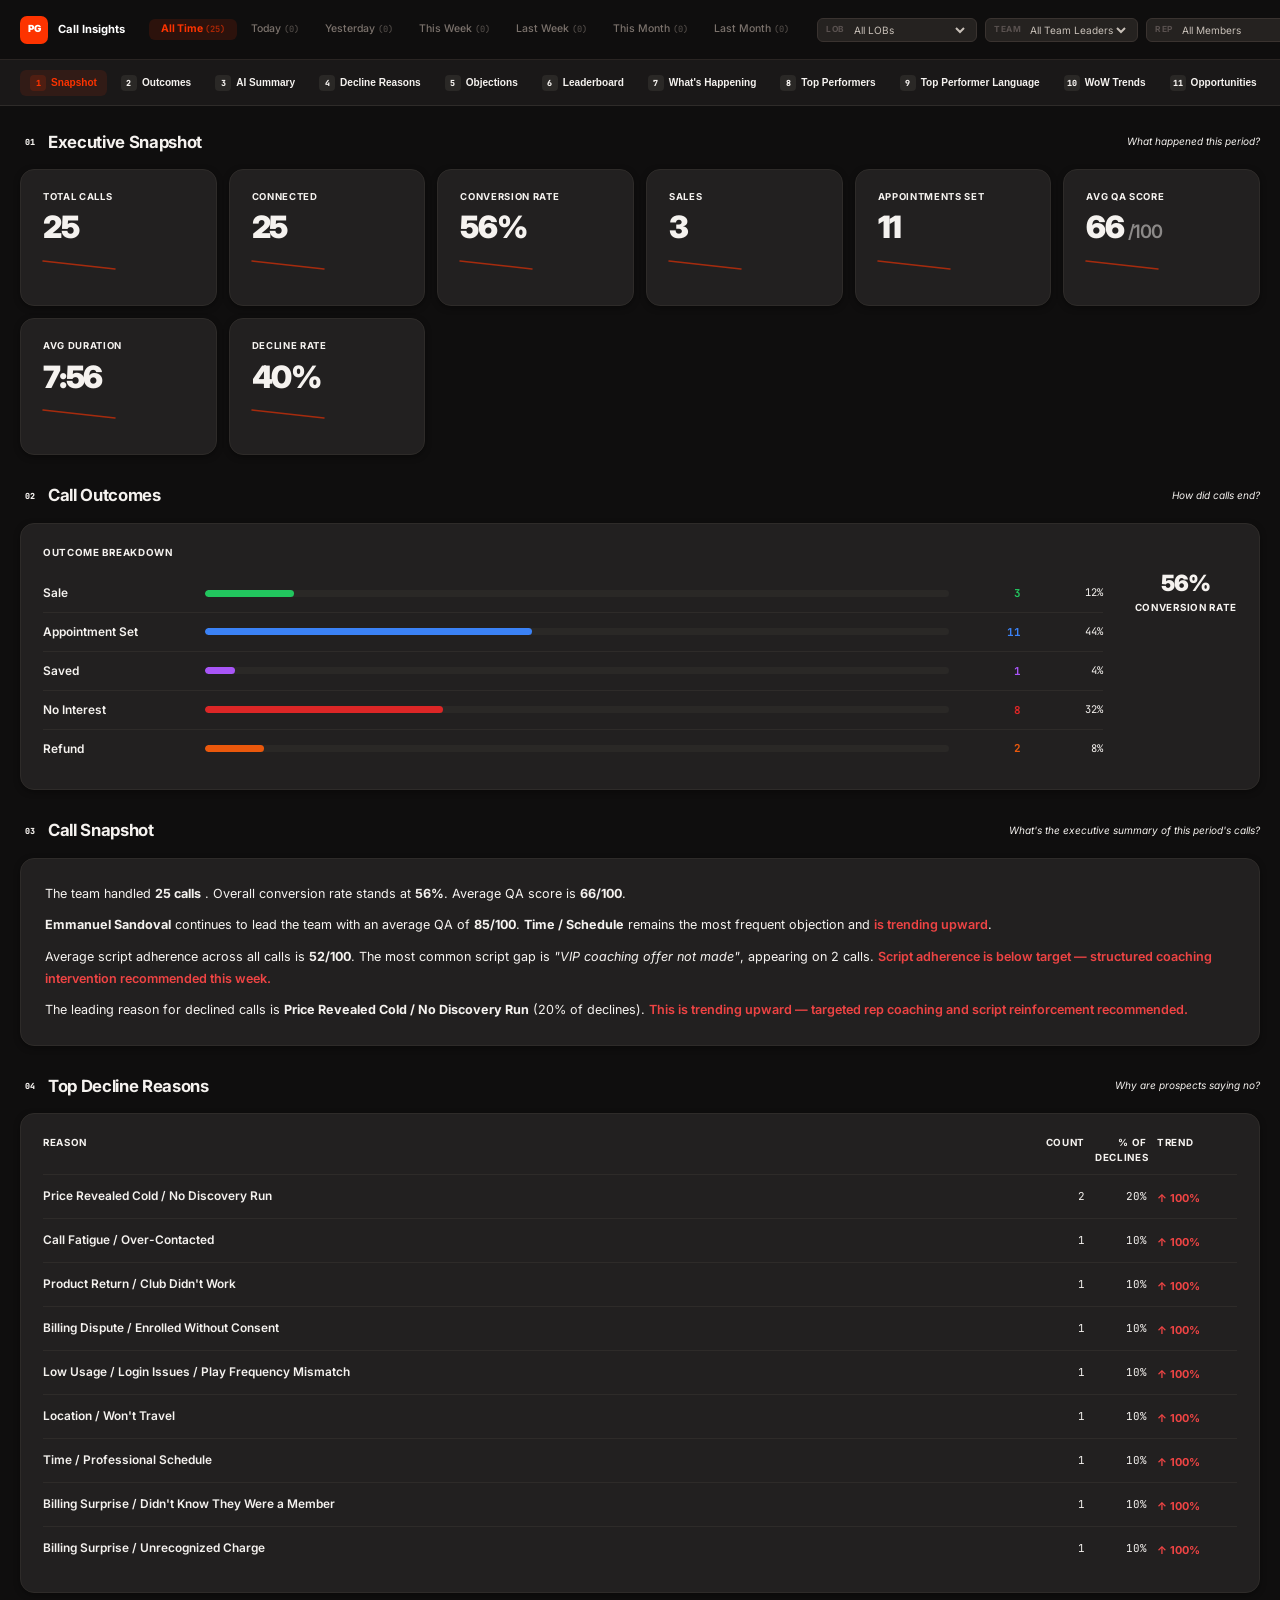
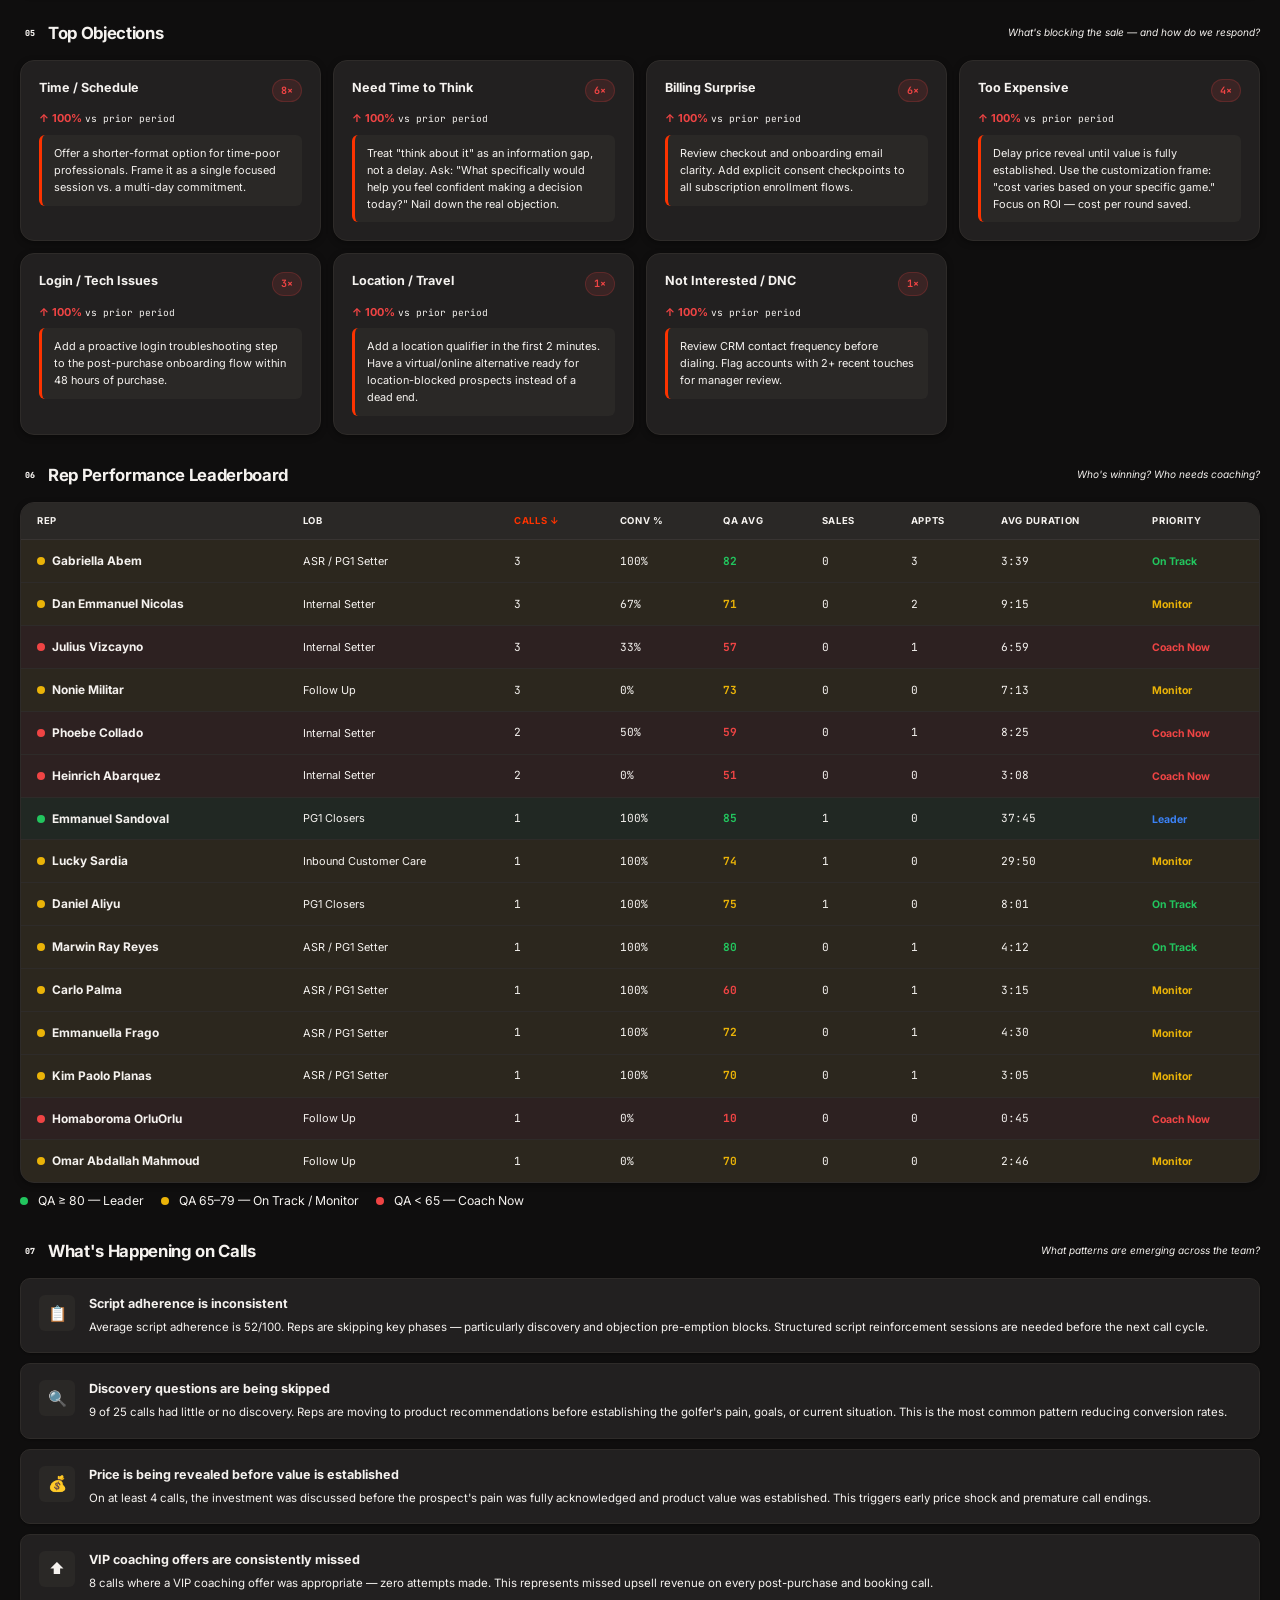
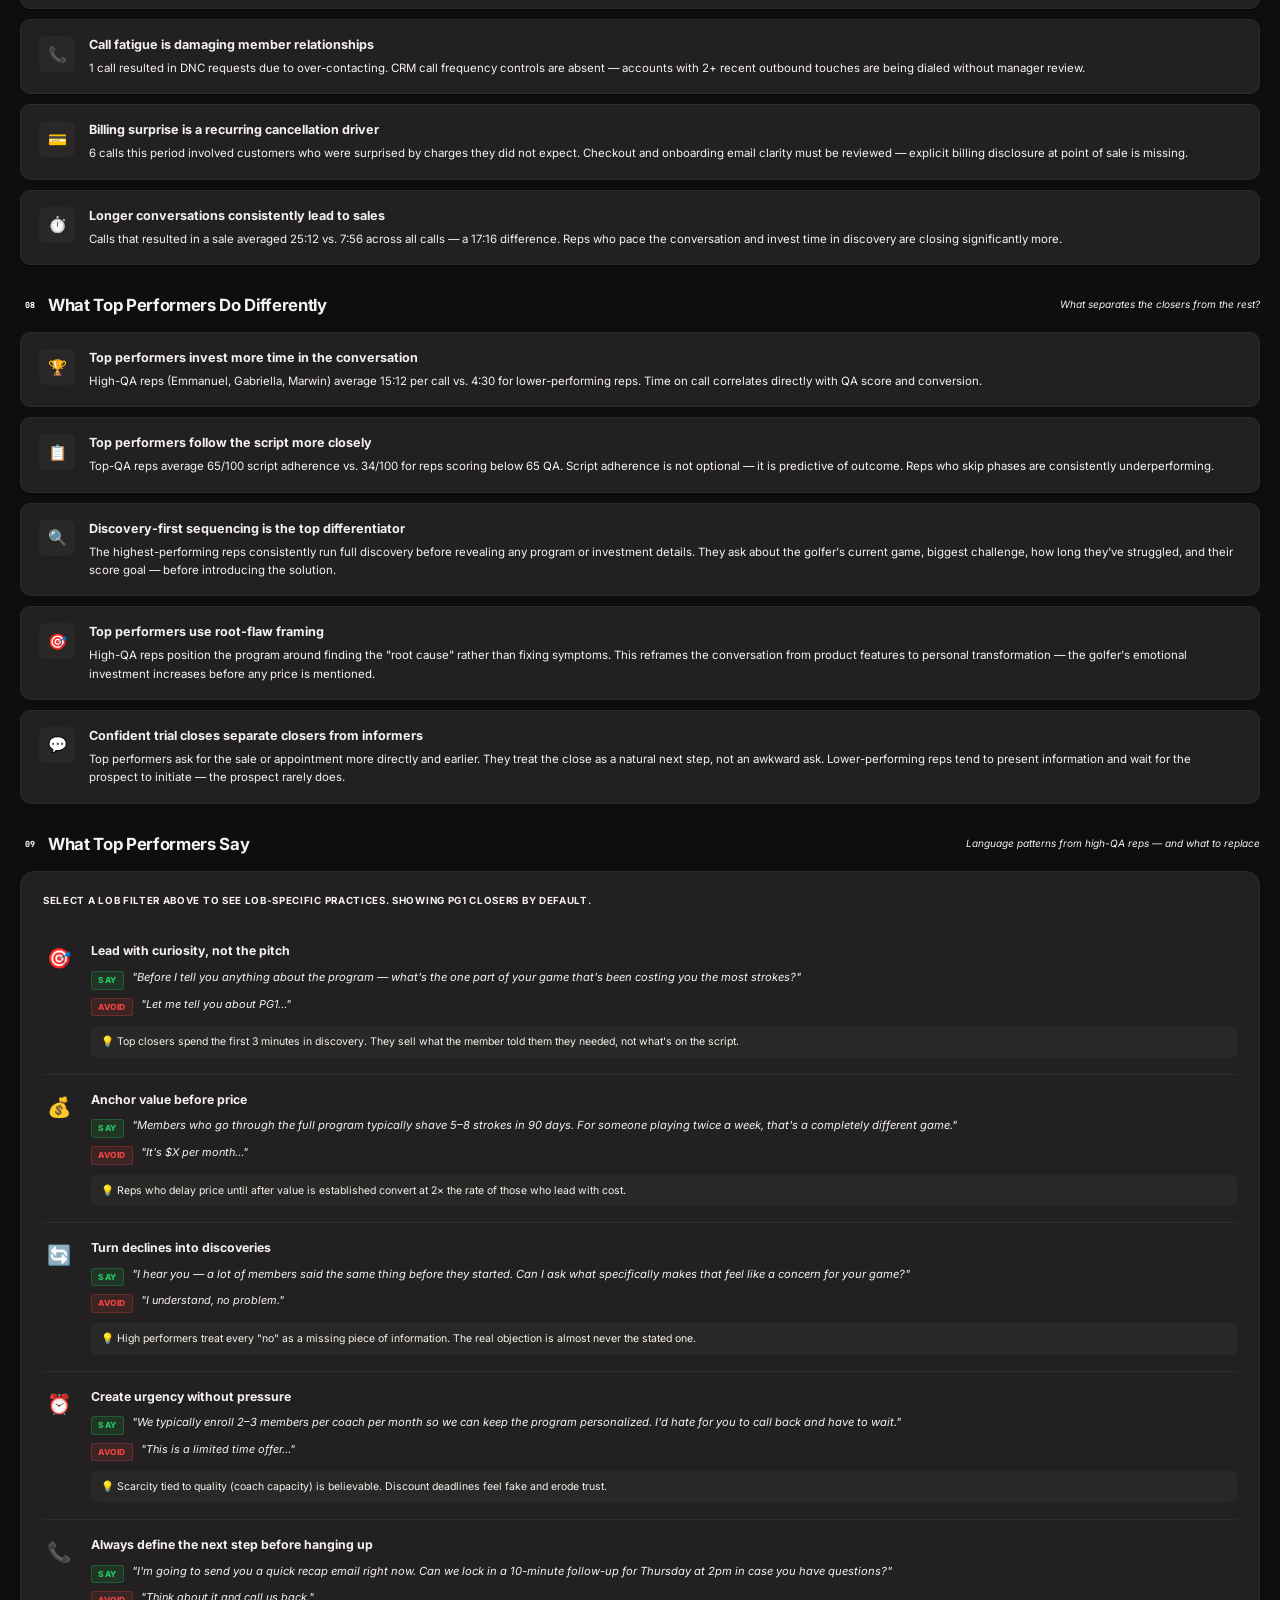
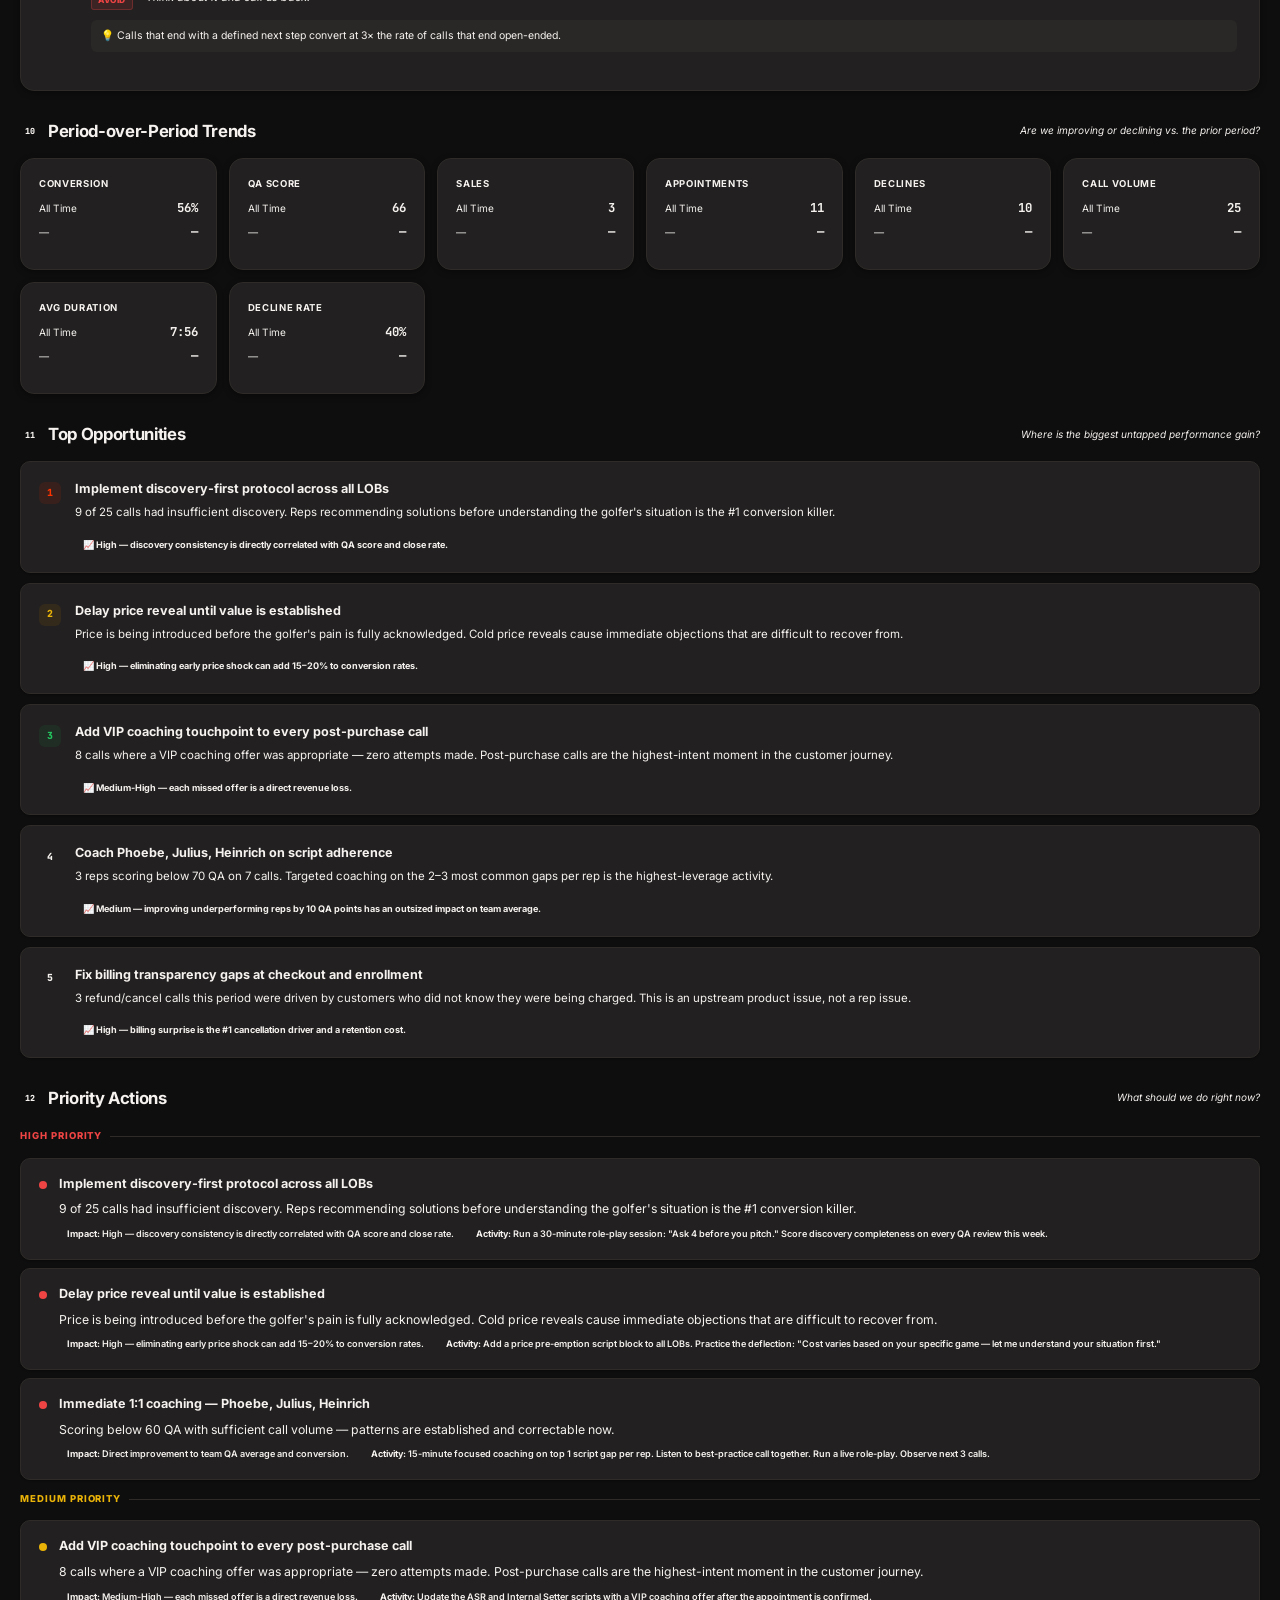
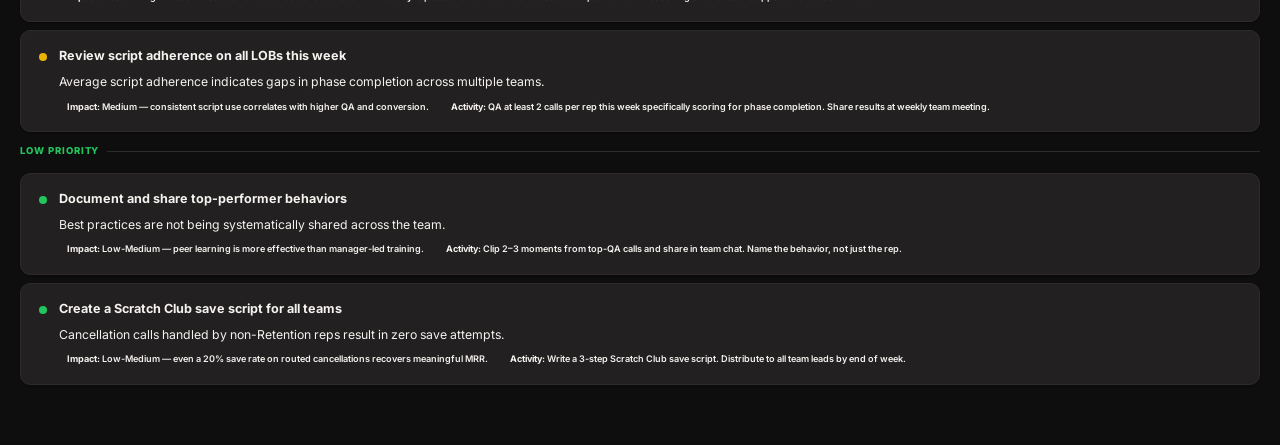
==== commit de140233: "Add files via upload" ====
--- a/call-insights-v3/index.html
+++ b/call-insights-v3/index.html
@@ -35,6 +35,14 @@
       <div class="hfilter">
         <label>Rep</label>
         <select id="filter-agent"></select>
+      </div>
+      <div class="hfilter">
+        <label>Direction</label>
+        <select id="filter-direction">
+          <option value="">All</option>
+          <option value="outbound">Outbound</option>
+          <option value="inbound">Inbound</option>
+        </select>
       </div>
     </div>
   </header>
--- a/call-insights-v3/styles/theme.css
+++ b/call-insights-v3/styles/theme.css
@@ -183,6 +183,15 @@
   background: var(--red-bg); color: var(--red);
   border: 1px solid rgba(239,68,68,.2);
 }
+.modal-call-link {
+  font-size: .75rem; font-weight: 600; color: var(--orange);
+  text-decoration: none; white-space: nowrap; flex-shrink: 0;
+  transition: opacity var(--t);
+}
+.modal-call-link:hover { opacity: .75; text-decoration: underline; }
+.modal-call-link-empty {
+  font-size: .72rem; color: var(--text-3); white-space: nowrap; flex-shrink: 0;
+}
 .modal-strength-tag {
   font-size: .68rem; padding: 2px 8px; border-radius: 99px;
   background: var(--green-bg); color: var(--green);
--- a/call-insights-v3/styles/layout.css
+++ b/call-insights-v3/styles/layout.css
@@ -36,16 +36,16 @@
 /* Filter pills */
 .header-filters { display: flex; gap: 8px; flex: 1; }
 .hfilter {
-  display: flex; align-items: center; gap: 6px;
+  display: flex; align-items: center; gap: 5px;
   background: #252220; border: 1px solid #3a3330;
-  border-radius: var(--radius-sm); padding: 5px 10px;
-  flex: 1; max-width: 180px;
-}
-.hfilter label { font-size: .62rem; font-weight: 700; text-transform: uppercase;
-  letter-spacing: .06em; color: #5a5250; white-space: nowrap; }
+  border-radius: var(--radius-sm); padding: 4px 8px;
+  flex: 1; max-width: 160px;
+}
+.hfilter label { font-size: .6rem; font-weight: 700; text-transform: uppercase;
+  letter-spacing: .06em; color: #5a5250; white-space: nowrap; flex-shrink: 0; }
 .hfilter select {
   background: transparent; border: none; color: #c8c0b8;
-  font: .75rem var(--font); outline: none; cursor: pointer;
+  font: .72rem var(--font); outline: none; cursor: pointer;
   flex: 1; min-width: 0;
 }
 .hfilter select option { background: #1a1816; color: #c8c0b8; }
@@ -239,6 +239,25 @@
 .coaching-body p  { font-size: .82rem; color: var(--text-2); line-height: 1.6; margin: 0; }
 
 /* ── Phrase Cards ───────────────────────────────────────── */
+/* Best practice cards (Section 9) */
+.phrase-practice {
+  display: flex; gap: 16px; padding: 16px 0;
+  border-bottom: 1px solid var(--border-1);
+}
+.phrase-practice:last-child { border-bottom: none; }
+.phrase-practice-icon { font-size: 1.4rem; flex-shrink: 0; width: 32px; text-align: center; margin-top: 2px; }
+.phrase-practice-body { flex: 1; }
+.phrase-practice-title { font-size: .88rem; font-weight: 700; color: var(--text-1); margin-bottom: 8px; }
+.phrase-say-wrap { display: flex; align-items: flex-start; gap: 8px; }
+.phrase-tag { font-size: .6rem; font-weight: 800; letter-spacing: .06em; padding: 2px 6px;
+  border-radius: 3px; flex-shrink: 0; margin-top: 2px; }
+.phrase-tag-say   { background: #22c55e22; color: #22c55e; border: 1px solid #22c55e44; }
+.phrase-tag-avoid { background: #ef444422; color: #ef4444; border: 1px solid #ef444444; }
+.phrase-say   { font-size: .8rem; color: var(--text-1); font-style: italic; line-height: 1.5; }
+.phrase-avoid { font-size: .78rem; color: var(--text-3); font-style: italic; line-height: 1.5; }
+.phrase-why   { font-size: .75rem; color: var(--text-2); margin-top: 10px; line-height: 1.5;
+  background: var(--surface-3); border-radius: 6px; padding: 8px 10px; }
+
 .phrase-grid { display: grid; grid-template-columns: 1fr 1fr; gap: 12px; }
 .phrase-col h4 { font-size: .7rem; font-weight: 700; text-transform: uppercase;
   letter-spacing: .07em; color: var(--text-3); margin-bottom: 10px; }
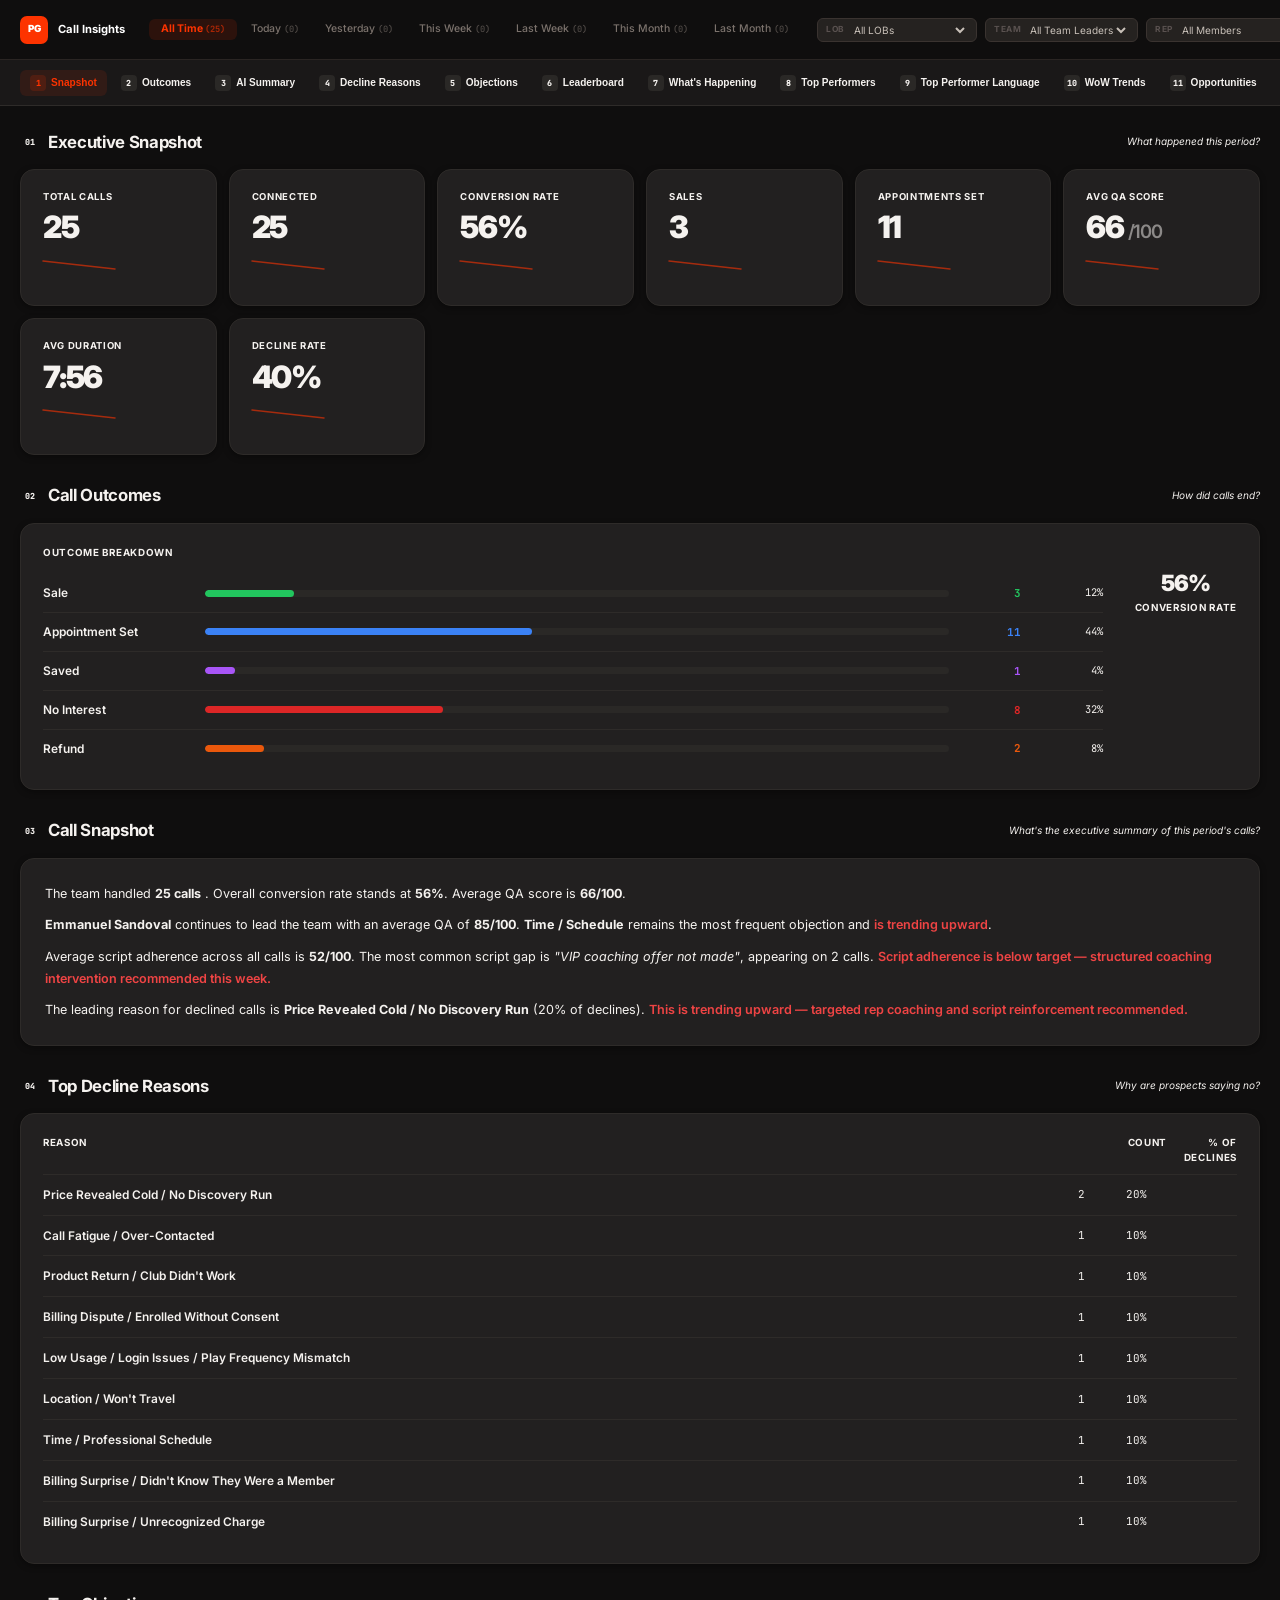
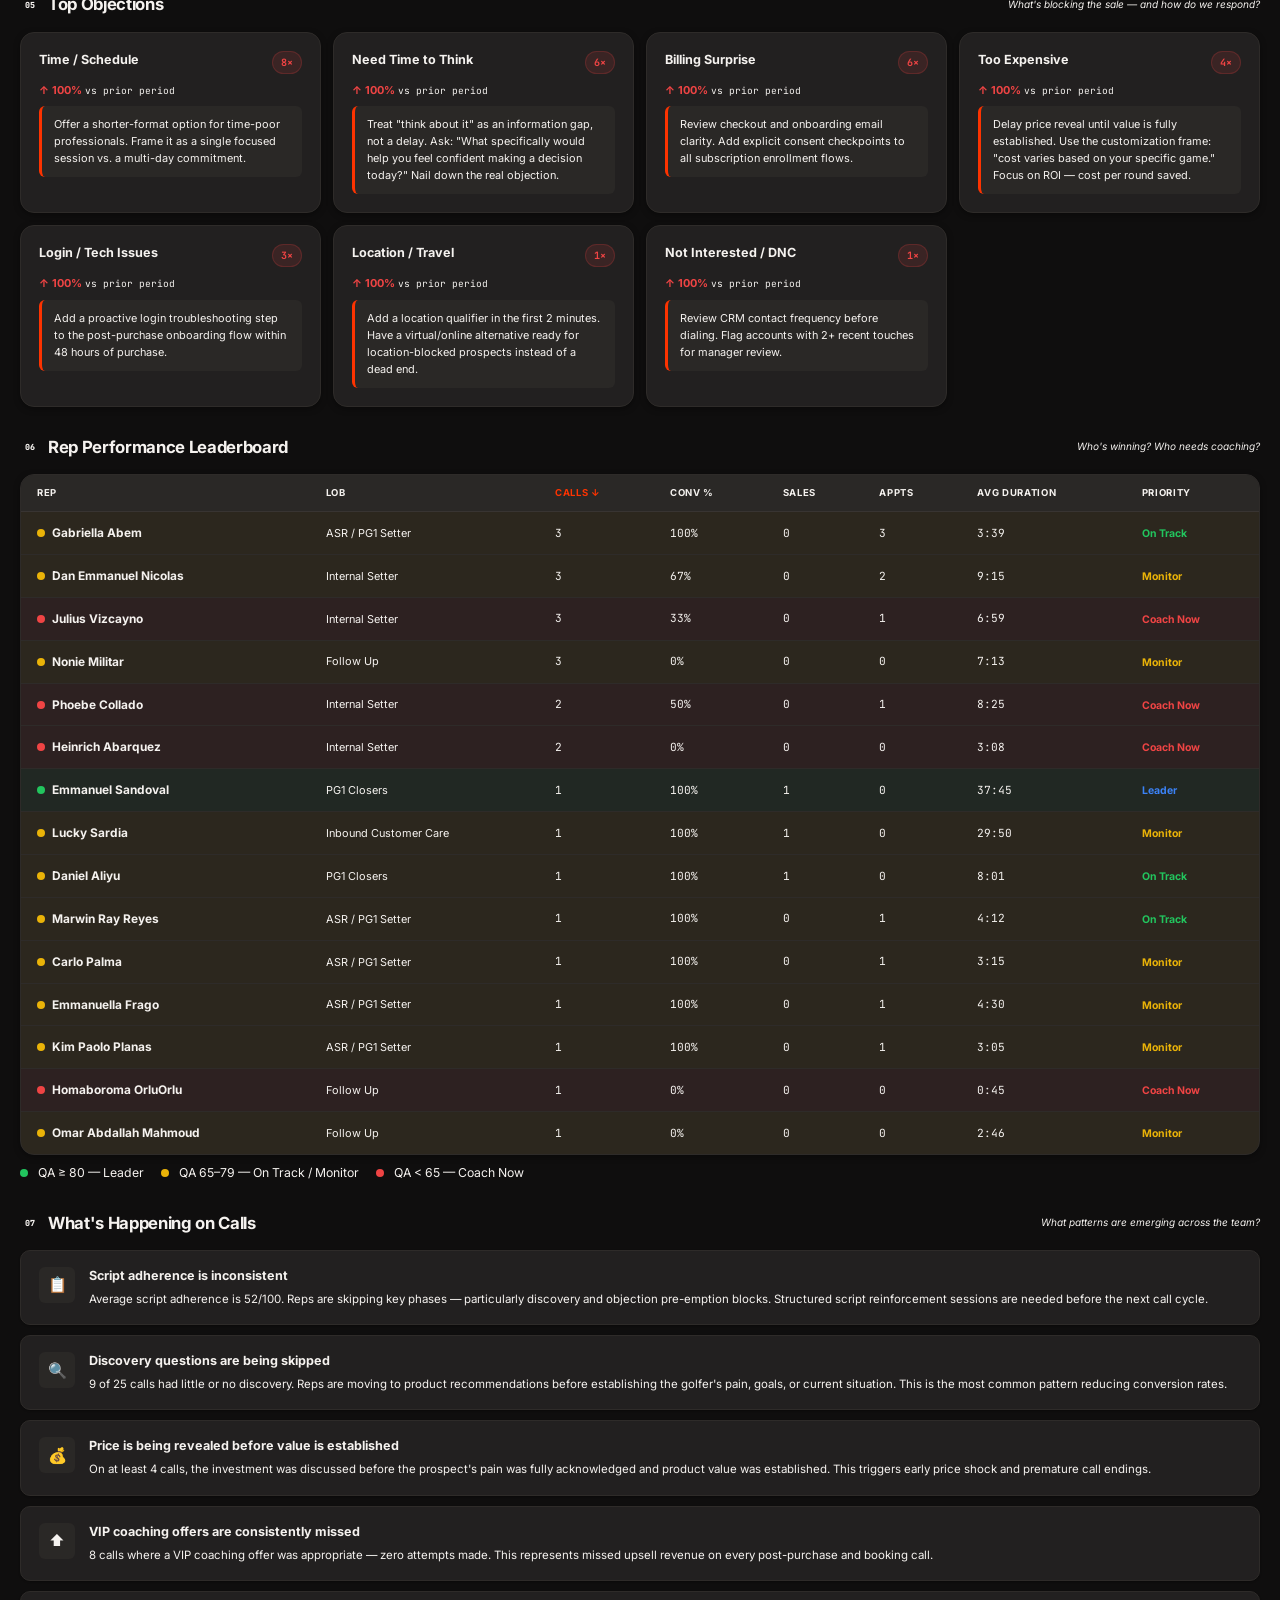
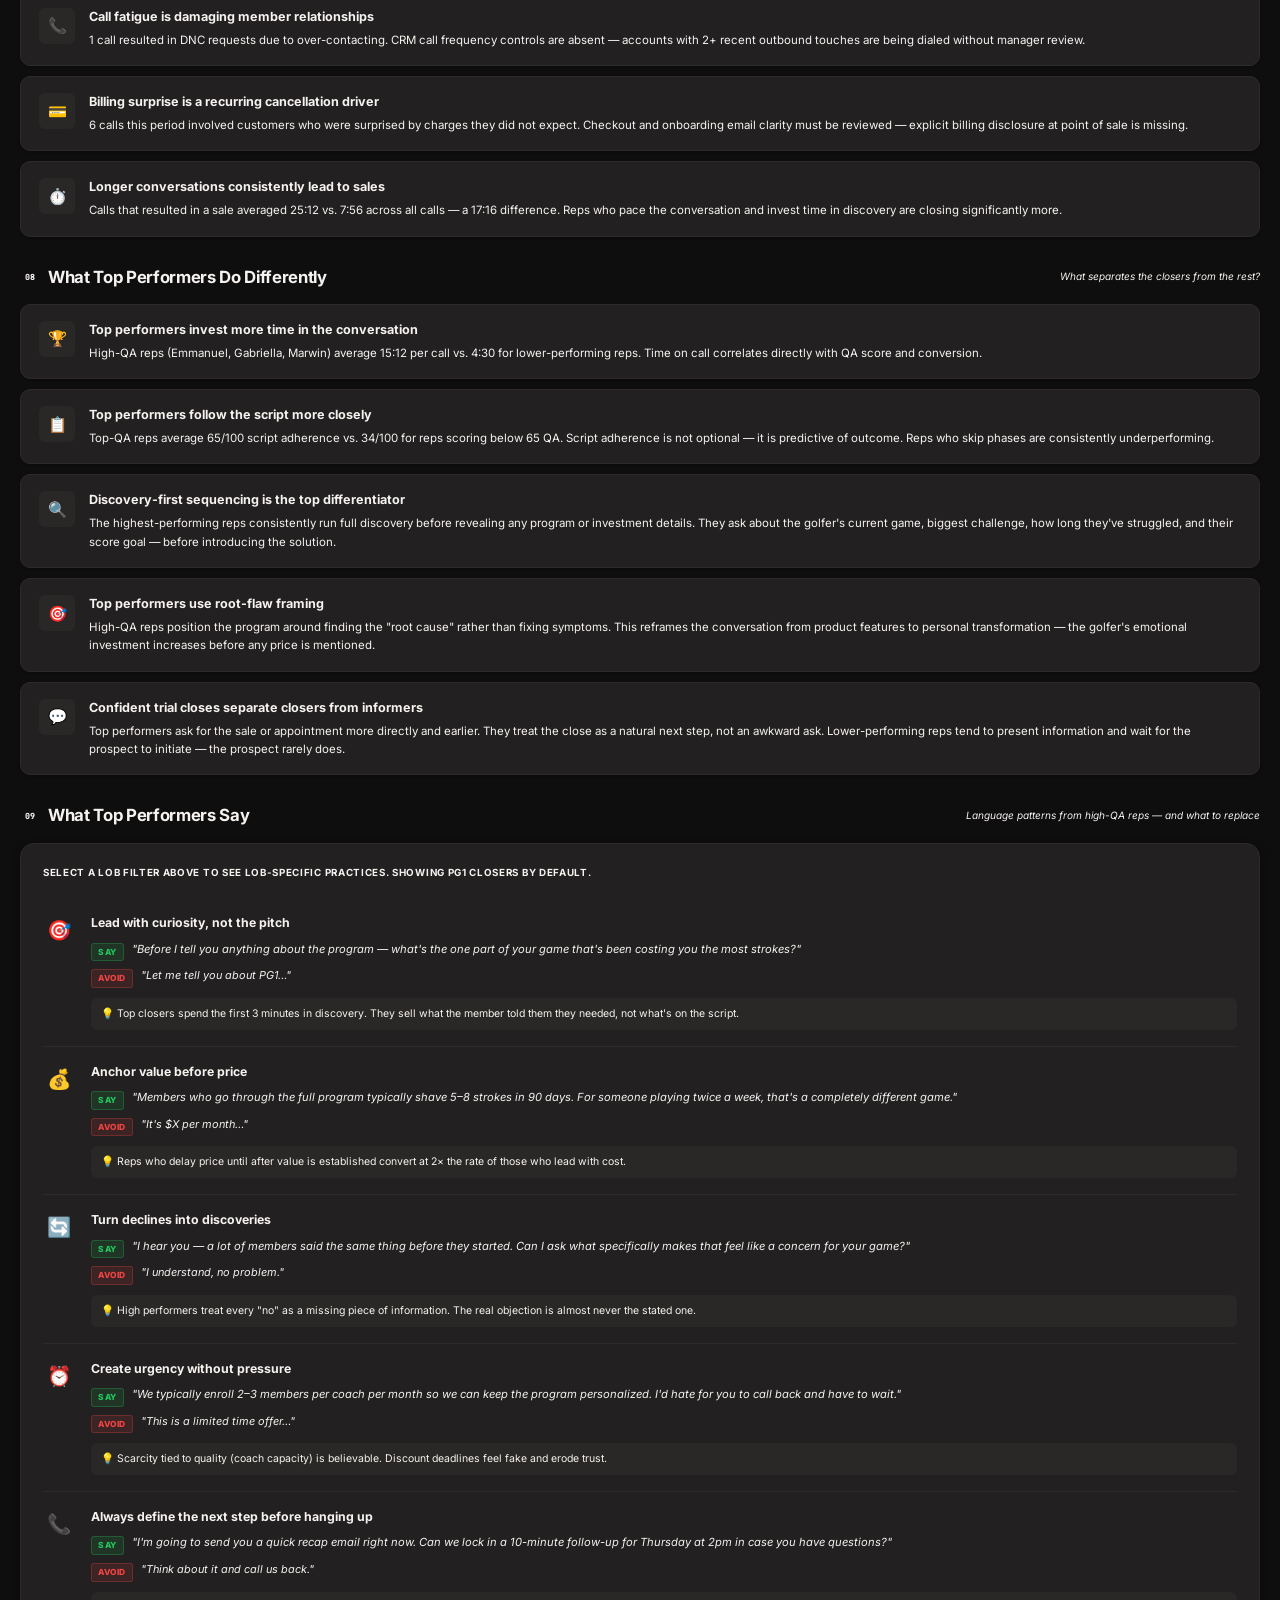
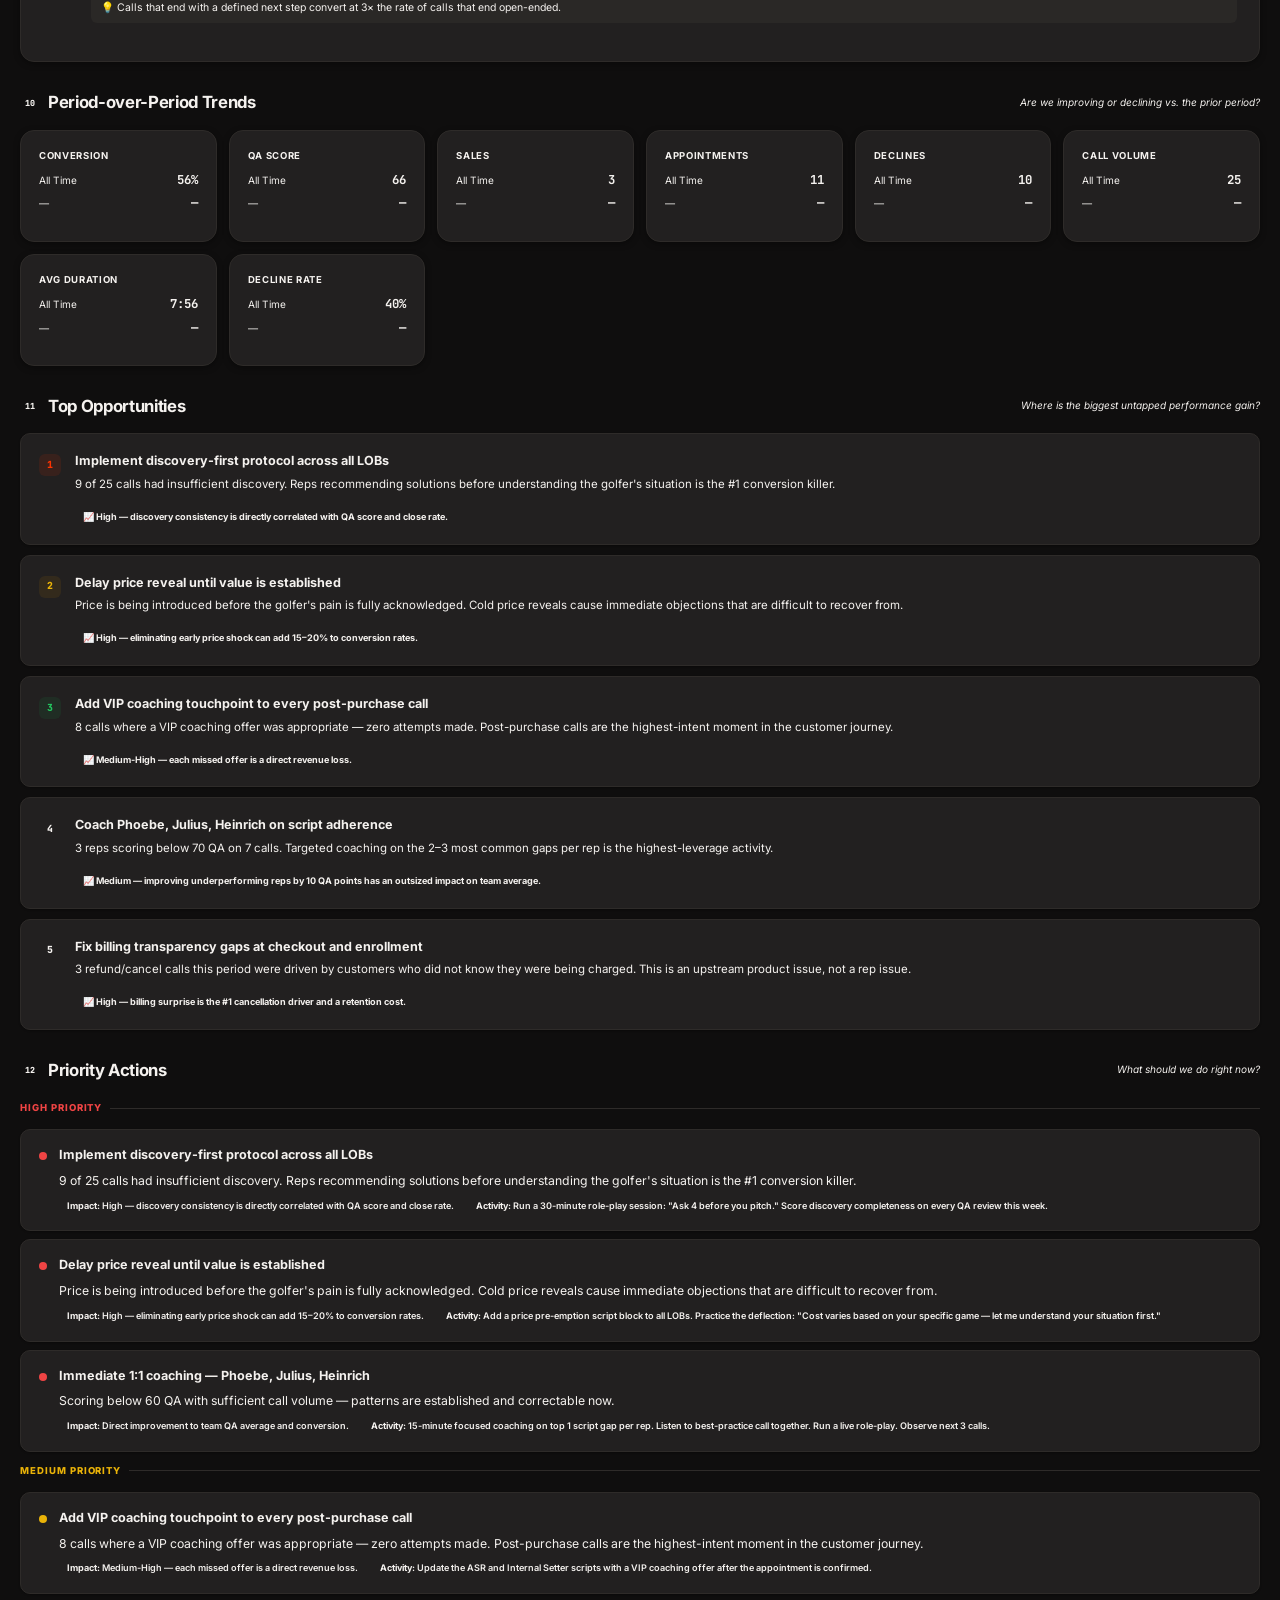
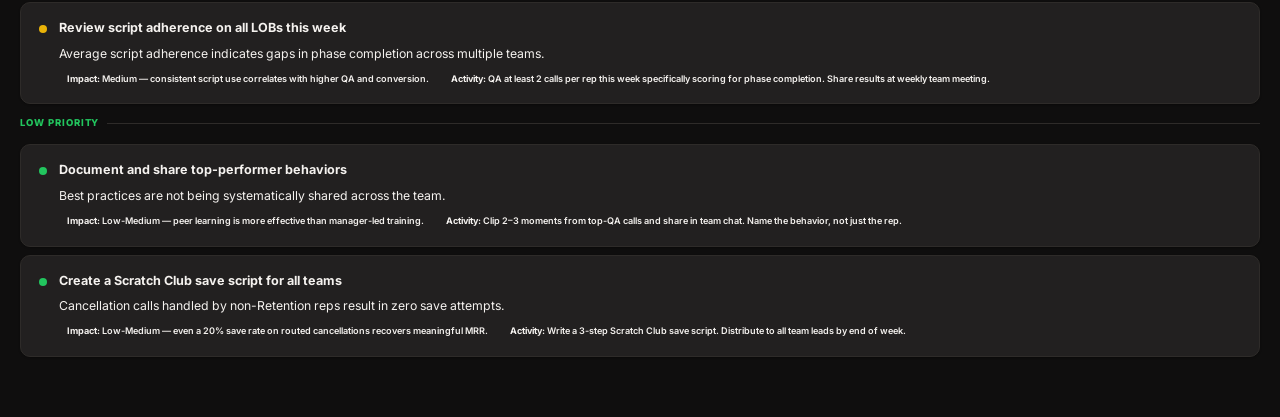
==== commit 87ab39a6: "Add files via upload" ====
--- a/call-insights-v3/index.html
+++ b/call-insights-v3/index.html
@@ -170,11 +170,10 @@
         <span class="section-q">Why are prospects saying no?</span>
       </div>
       <div class="card card-pad">
-        <div style="display:grid;grid-template-columns:1fr 52px 52px 80px;gap:10px;padding-bottom:8px;border-bottom:1px solid var(--border)">
+        <div style="display:grid;grid-template-columns:1fr 52px 60px;gap:10px;padding-bottom:8px;border-bottom:1px solid var(--border)">
           <span class="t-label">Reason</span>
           <span class="t-label" style="text-align:right">Count</span>
           <span class="t-label" style="text-align:right">% of Declines</span>
-          <span class="t-label">Trend</span>
         </div>
         <div id="decline-list"></div>
       </div>
@@ -209,7 +208,6 @@
               <th class="rep-th" data-col="lob" data-label="LOB"><span class="th-label">LOB</span></th>
               <th class="rep-th sorted" data-col="calls" data-label="Calls"><span class="th-label">Calls ↓</span></th>
               <th class="rep-th" data-col="conv" data-label="Conv %"><span class="th-label">Conv %</span></th>
-              <th class="rep-th" data-col="avgQA" data-label="QA Avg"><span class="th-label">QA Avg</span></th>
               <th class="rep-th" data-col="sales" data-label="Sales"><span class="th-label">Sales</span></th>
               <th class="rep-th" data-col="appts" data-label="Appts"><span class="th-label">Appts</span></th>
               <th class="rep-th" data-col="avgDurS" data-label="Avg Duration"><span class="th-label">Avg Duration</span></th>
@@ -217,7 +215,7 @@
             </tr>
           </thead>
           <tbody id="rep-tbody">
-            <tr><td colspan="9"><div class="empty">Loading…</div></td></tr>
+            <tr><td colspan="8"><div class="empty">Loading…</div></td></tr>
           </tbody>
         </table>
       </div>
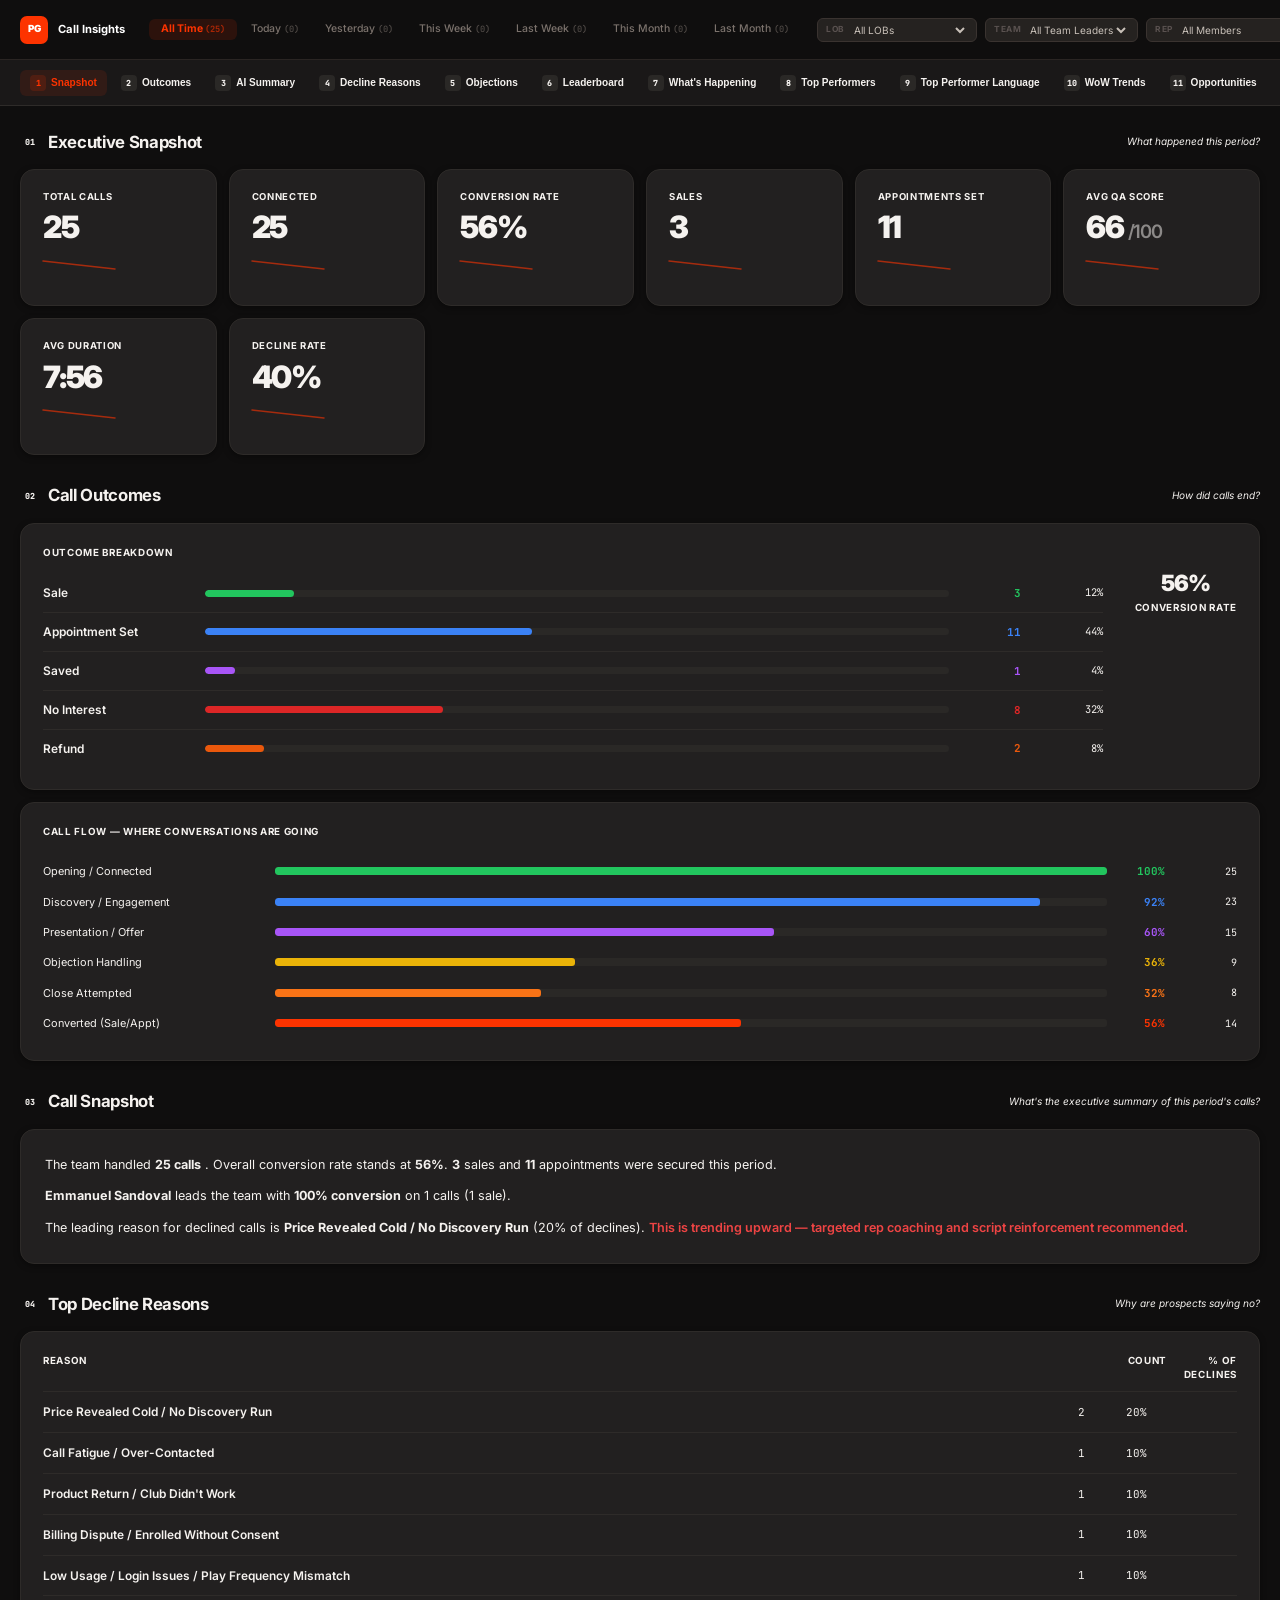
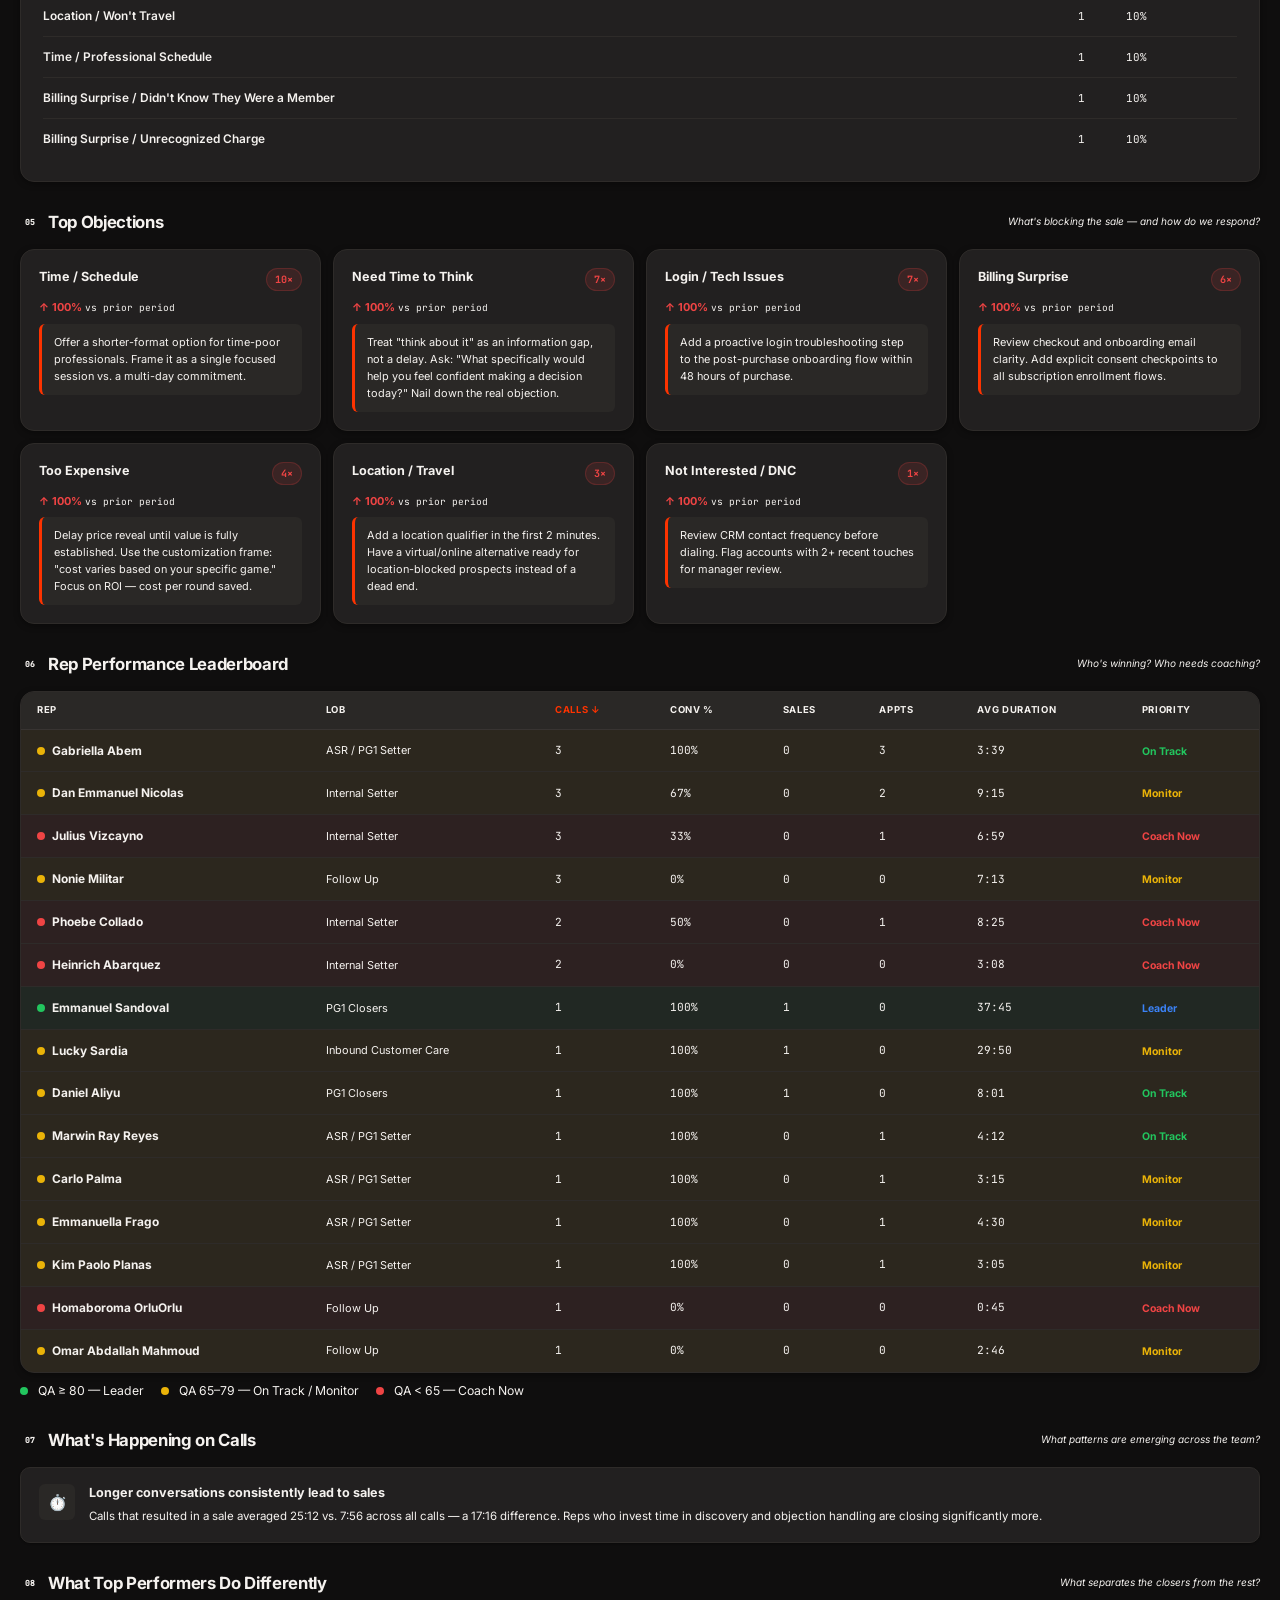
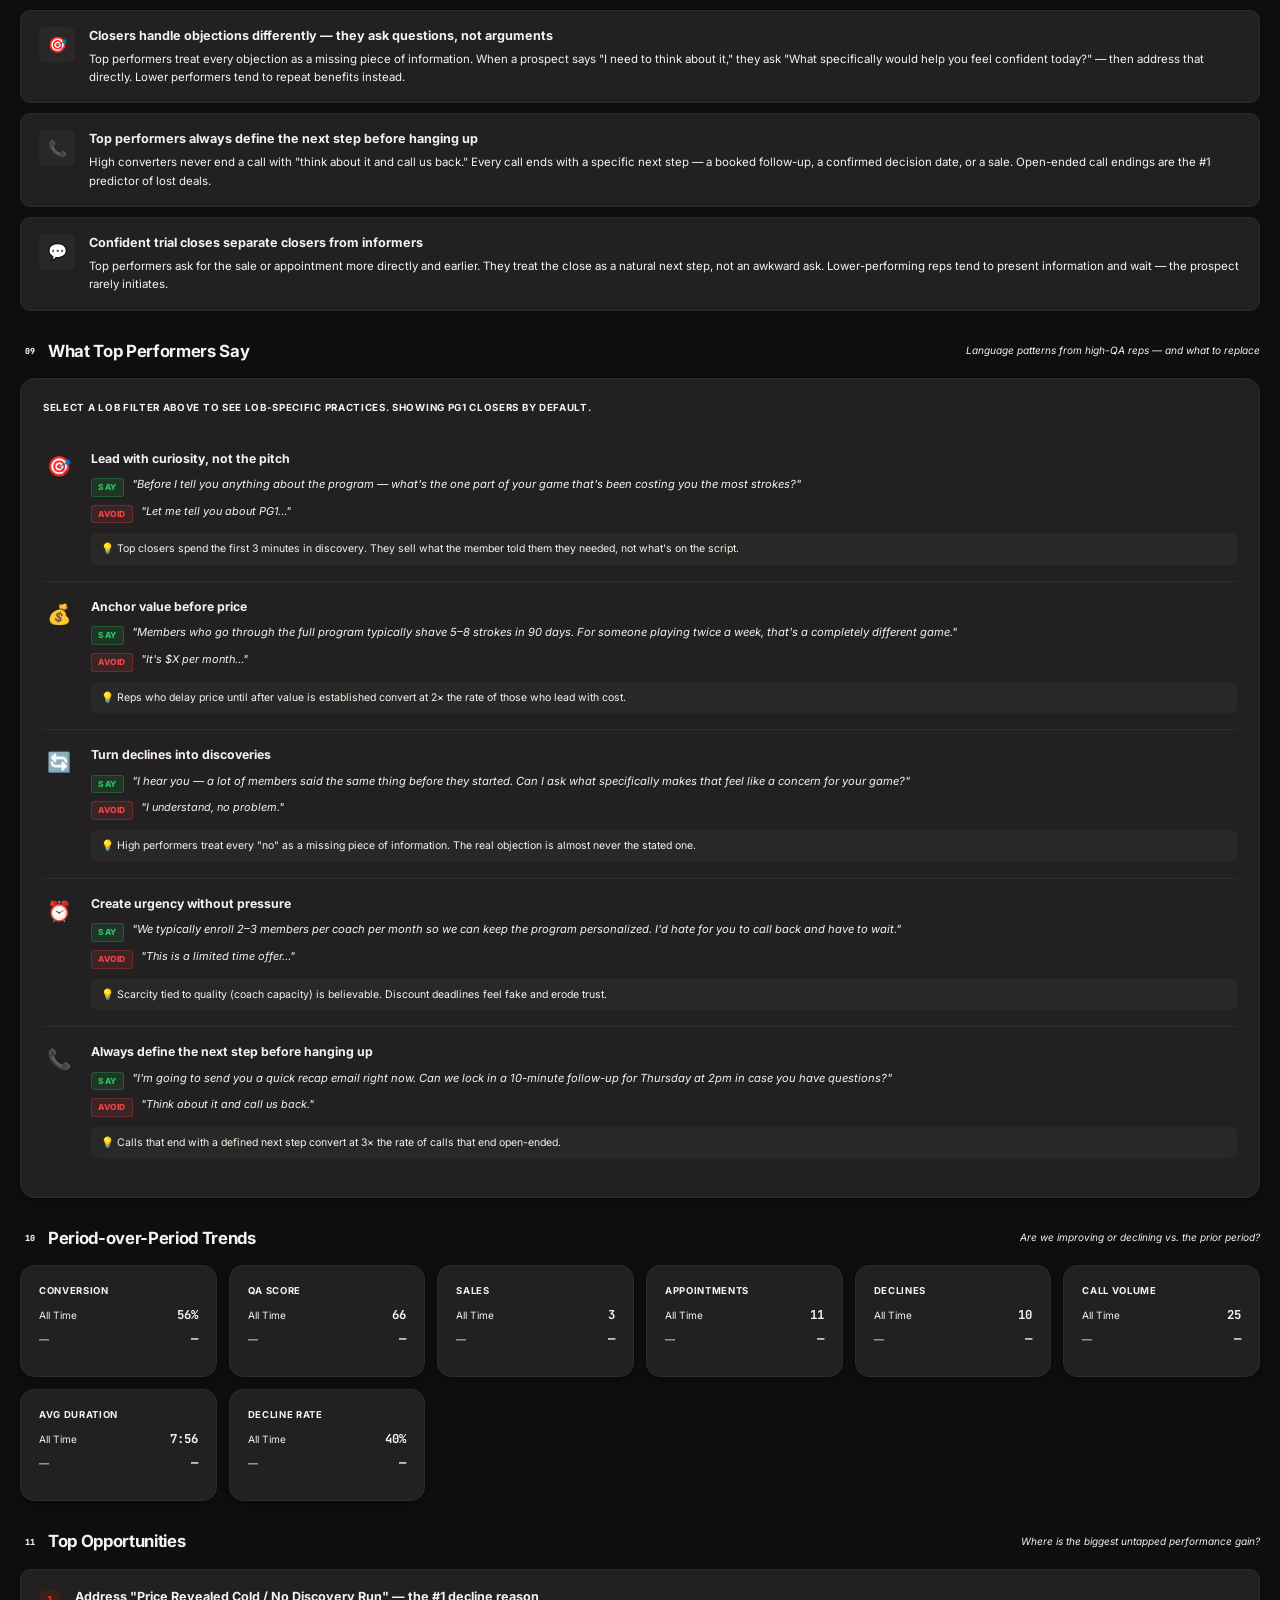
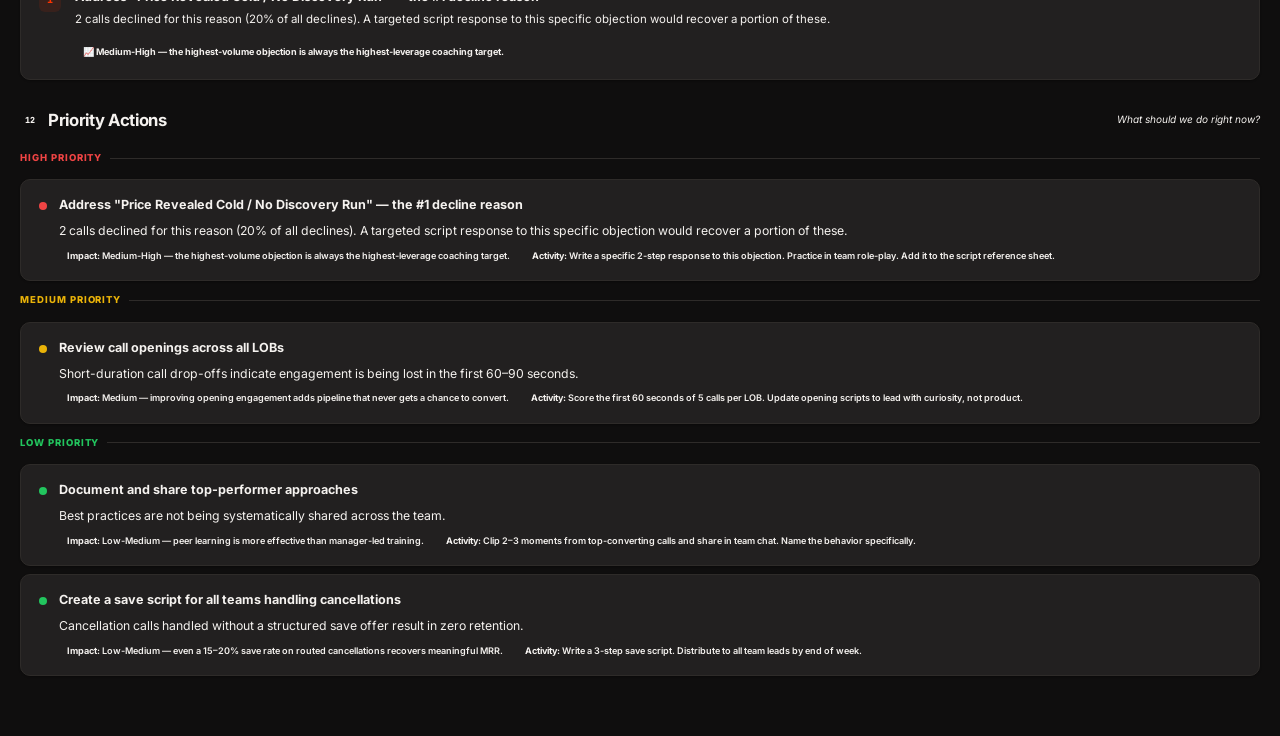
==== commit 5e441423: "Add files via upload" ====
--- a/call-insights-v3/index.html
+++ b/call-insights-v3/index.html
@@ -145,6 +145,14 @@
         <div style="text-align:center;padding:20px 0">
           <div id="outcomes-conv"></div>
         </div>
+      </div>
+    </section>
+
+    <!-- ── S2b: Call Flow ────────────────────────────────── -->
+    <section id="s2b" class="section" style="padding-top:0;margin-top:-16px">
+      <div class="card card-pad">
+        <p class="t-label" style="margin-bottom:16px">Call Flow — Where Conversations Are Going</p>
+        <div id="callflow-bars"></div>
       </div>
     </section>
 
--- a/call-insights-v3/styles/layout.css
+++ b/call-insights-v3/styles/layout.css
@@ -239,6 +239,14 @@
 .coaching-body p  { font-size: .82rem; color: var(--text-2); line-height: 1.6; margin: 0; }
 
 /* ── Phrase Cards ───────────────────────────────────────── */
+/* Call Flow bars */
+.flow-row { display: grid; grid-template-columns: 220px 1fr 46px 60px; align-items: center; gap: 12px; padding: 7px 0; }
+.flow-label { font-size: .78rem; color: var(--text-2); white-space: nowrap; }
+.flow-bar-wrap { background: var(--surface-3); border-radius: 3px; height: 8px; overflow: hidden; }
+.flow-bar { height: 100%; border-radius: 3px; transition: width .4s ease; }
+.flow-pct { font-family: var(--mono); font-size: .78rem; font-weight: 700; text-align: right; }
+.flow-count { font-family: var(--mono); font-size: .72rem; color: var(--text-3); text-align: right; }
+
 /* Best practice cards (Section 9) */
 .phrase-practice {
   display: flex; gap: 16px; padding: 16px 0;
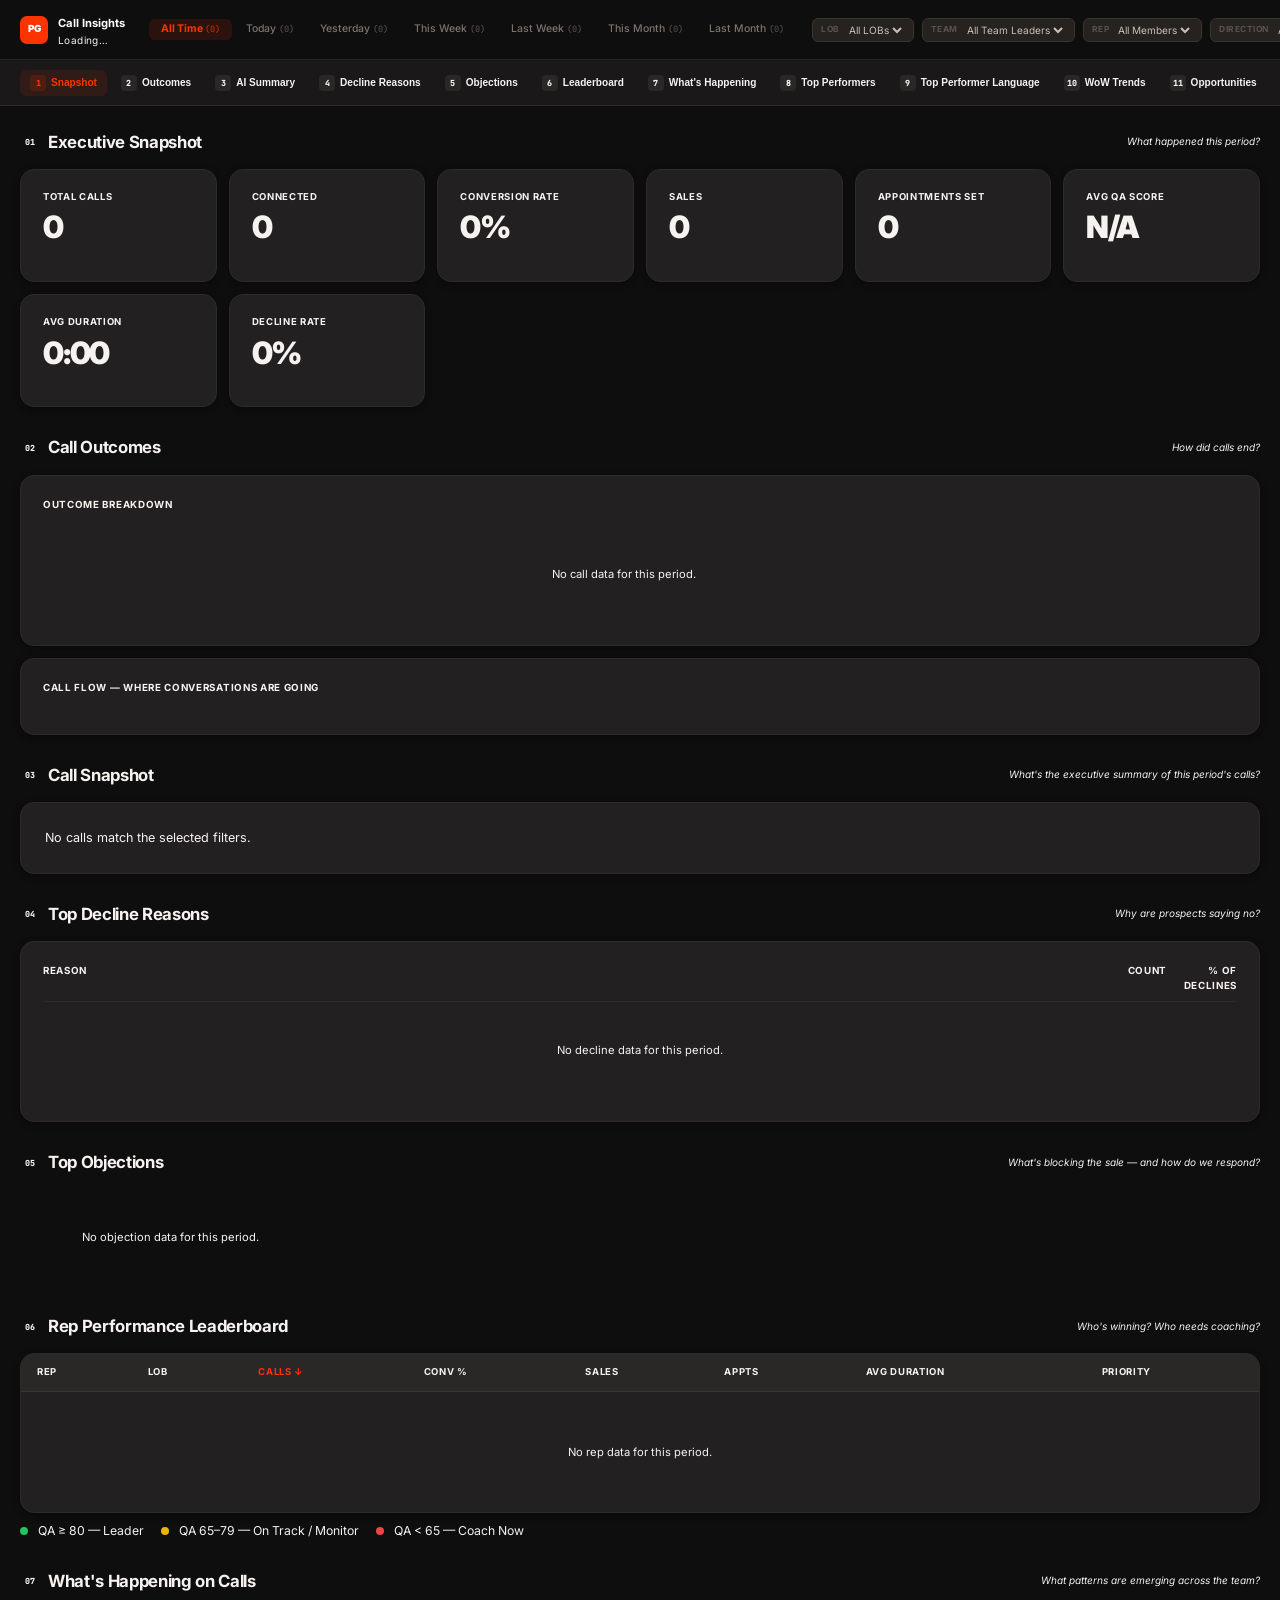
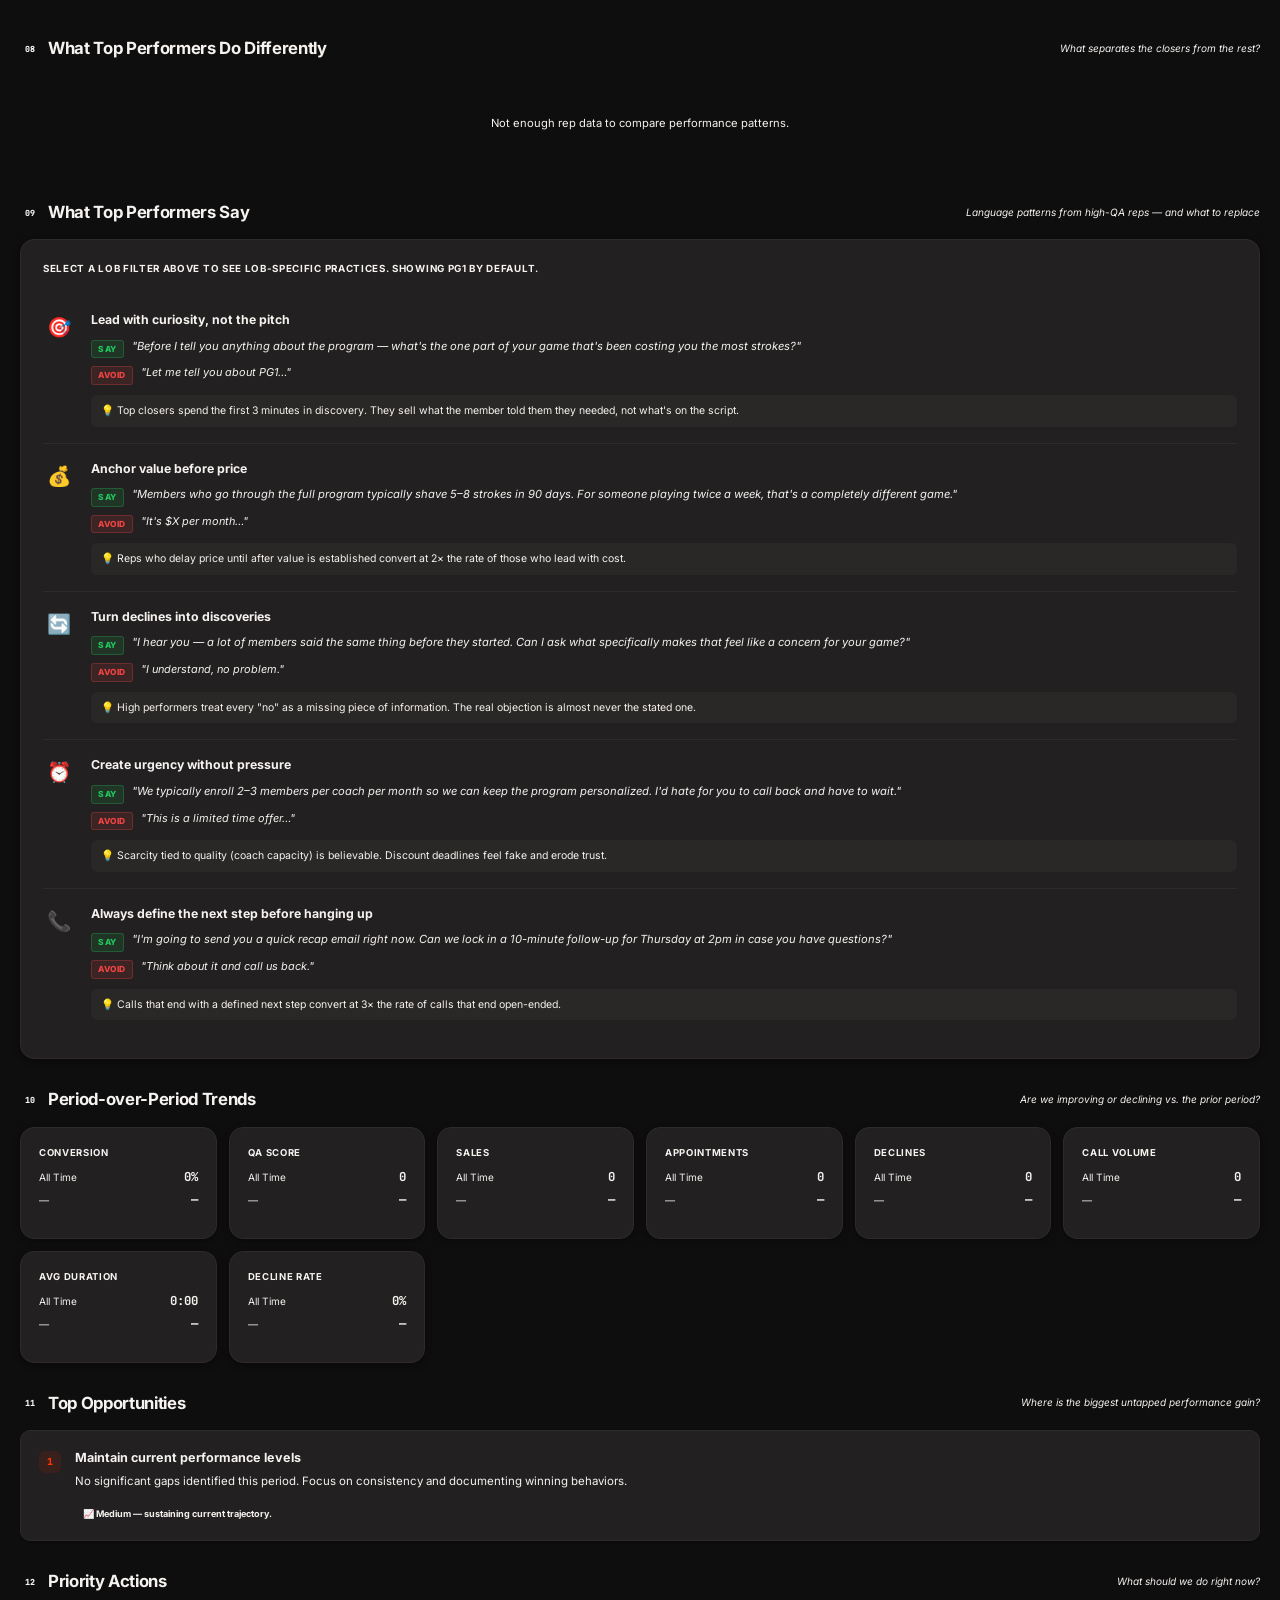
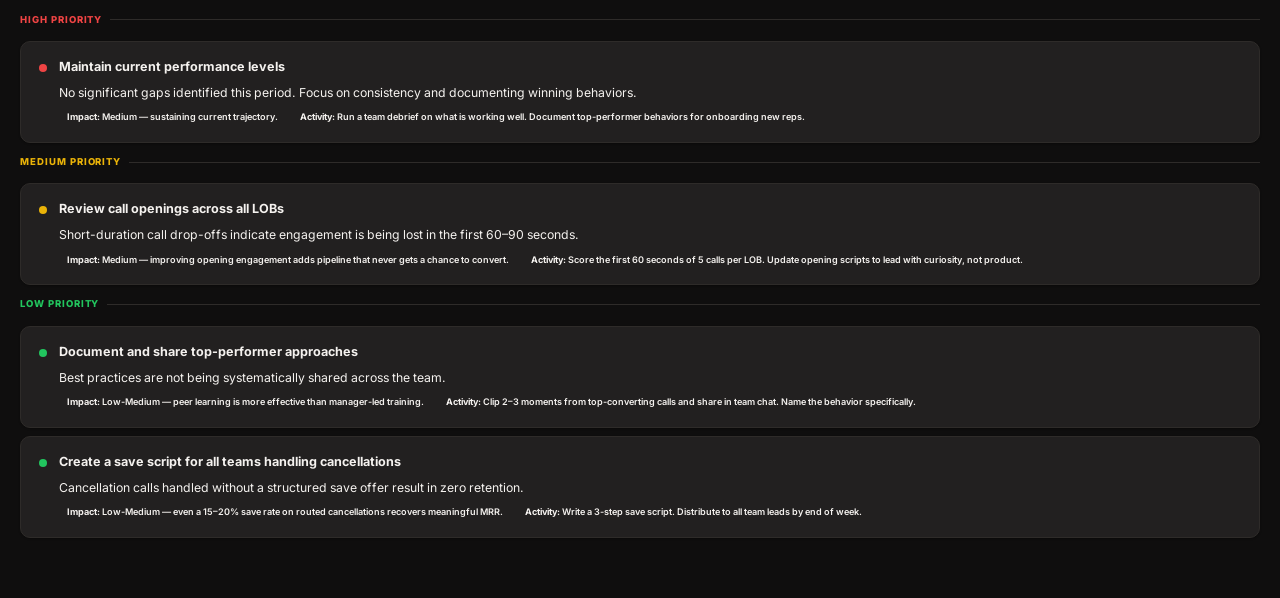
==== commit a68a9537: "Add last updated timestamp" ====
--- a/call-insights-v3/index.html
+++ b/call-insights-v3/index.html
@@ -16,7 +16,10 @@
   <header id="header">
     <div class="header-brand">
       <div class="header-logo">PG</div>
-      <span class="header-brand-text">Call Insights</span>
+      <div>
+        <span class="header-brand-text">Call Insights</span>
+        <div id="last-updated" style="font-size:10px;color:var(--text-muted);letter-spacing:0.04em;margin-top:1px">Loading…</div>
+      </div>
     </div>
 
     <!-- Period tabs -->
--- a/call-insights-v3/styles/layout.css
+++ b/call-insights-v3/styles/layout.css
@@ -13,7 +13,10 @@
 .header-brand {
   display: flex; align-items: center; gap: 10px;
   flex-shrink: 0; margin-right: 8px;
-}
+  cursor: pointer; user-select: none;
+}
+.header-brand:hover .header-brand-text { color: var(--orange); }
+.header-brand:hover .header-logo { opacity: .85; }
 .header-logo {
   width: 28px; height: 28px; border-radius: 7px;
   background: var(--orange); display: flex; align-items: center;
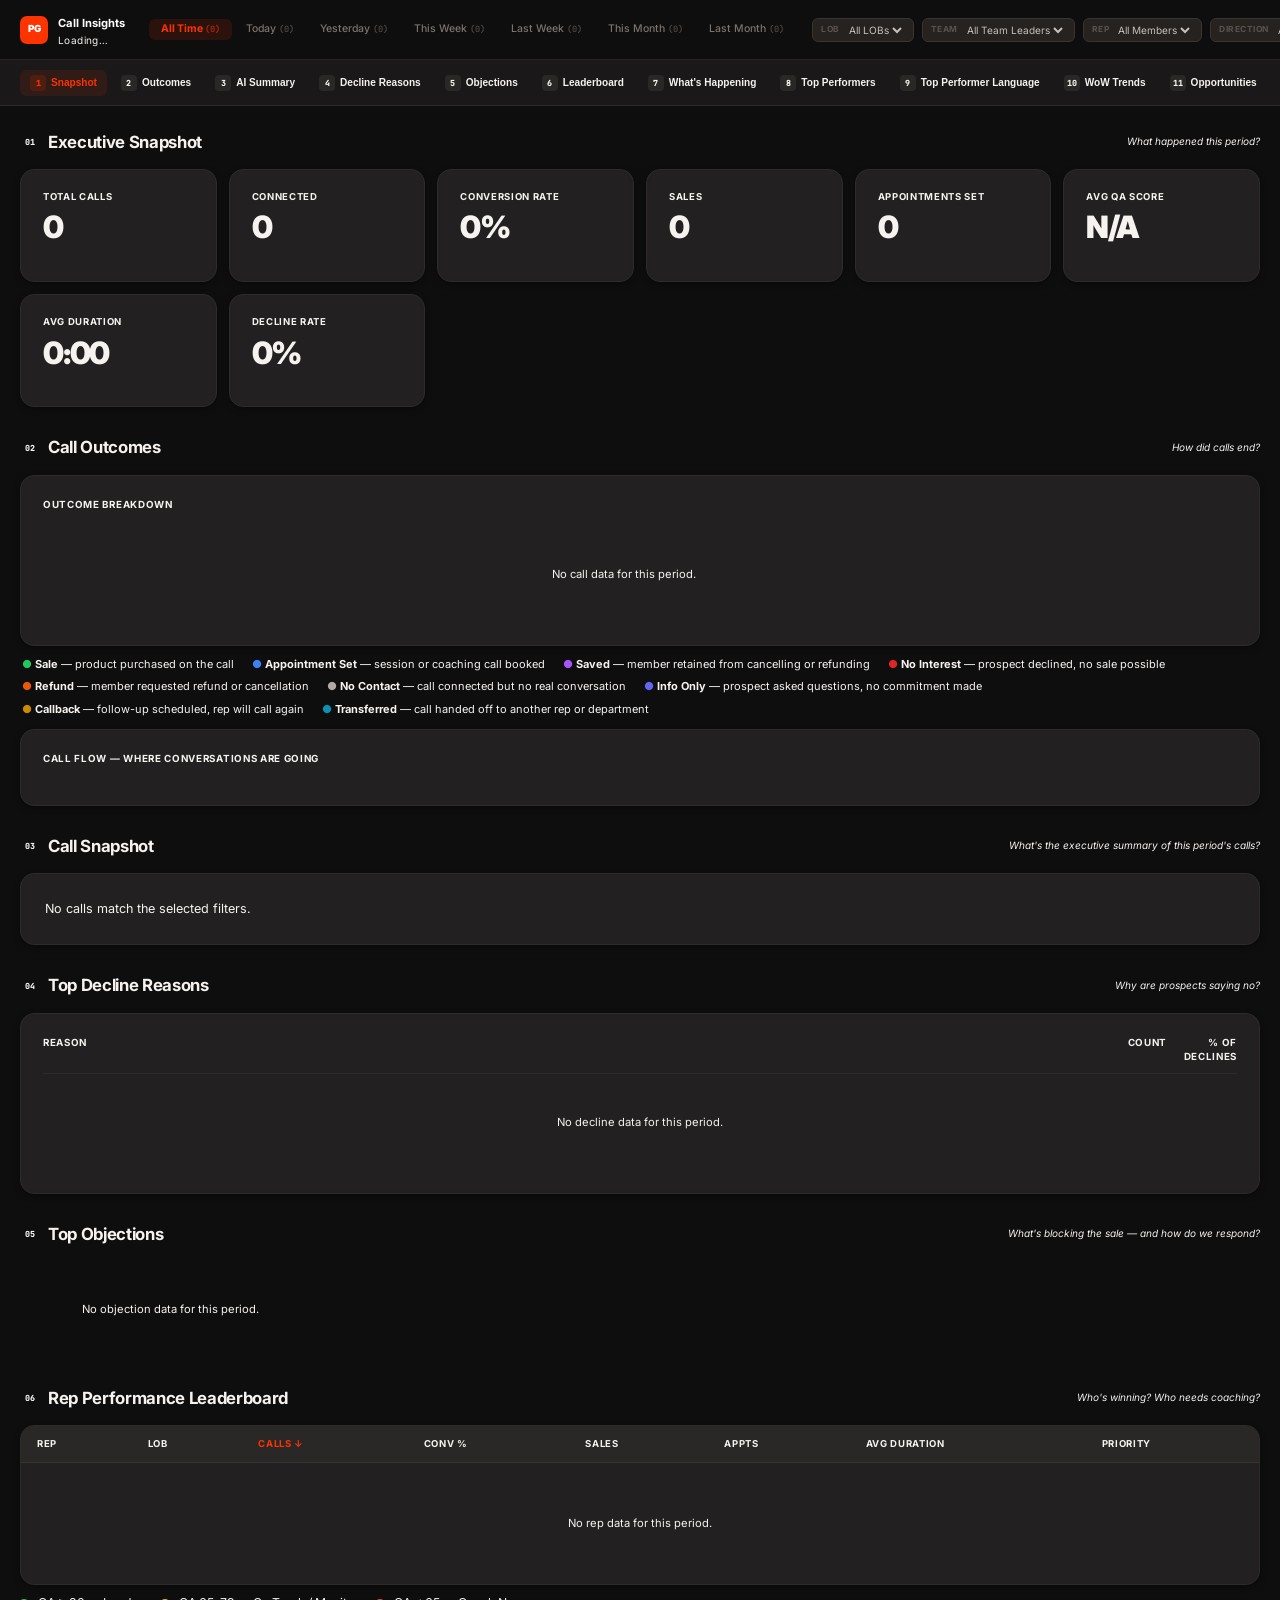
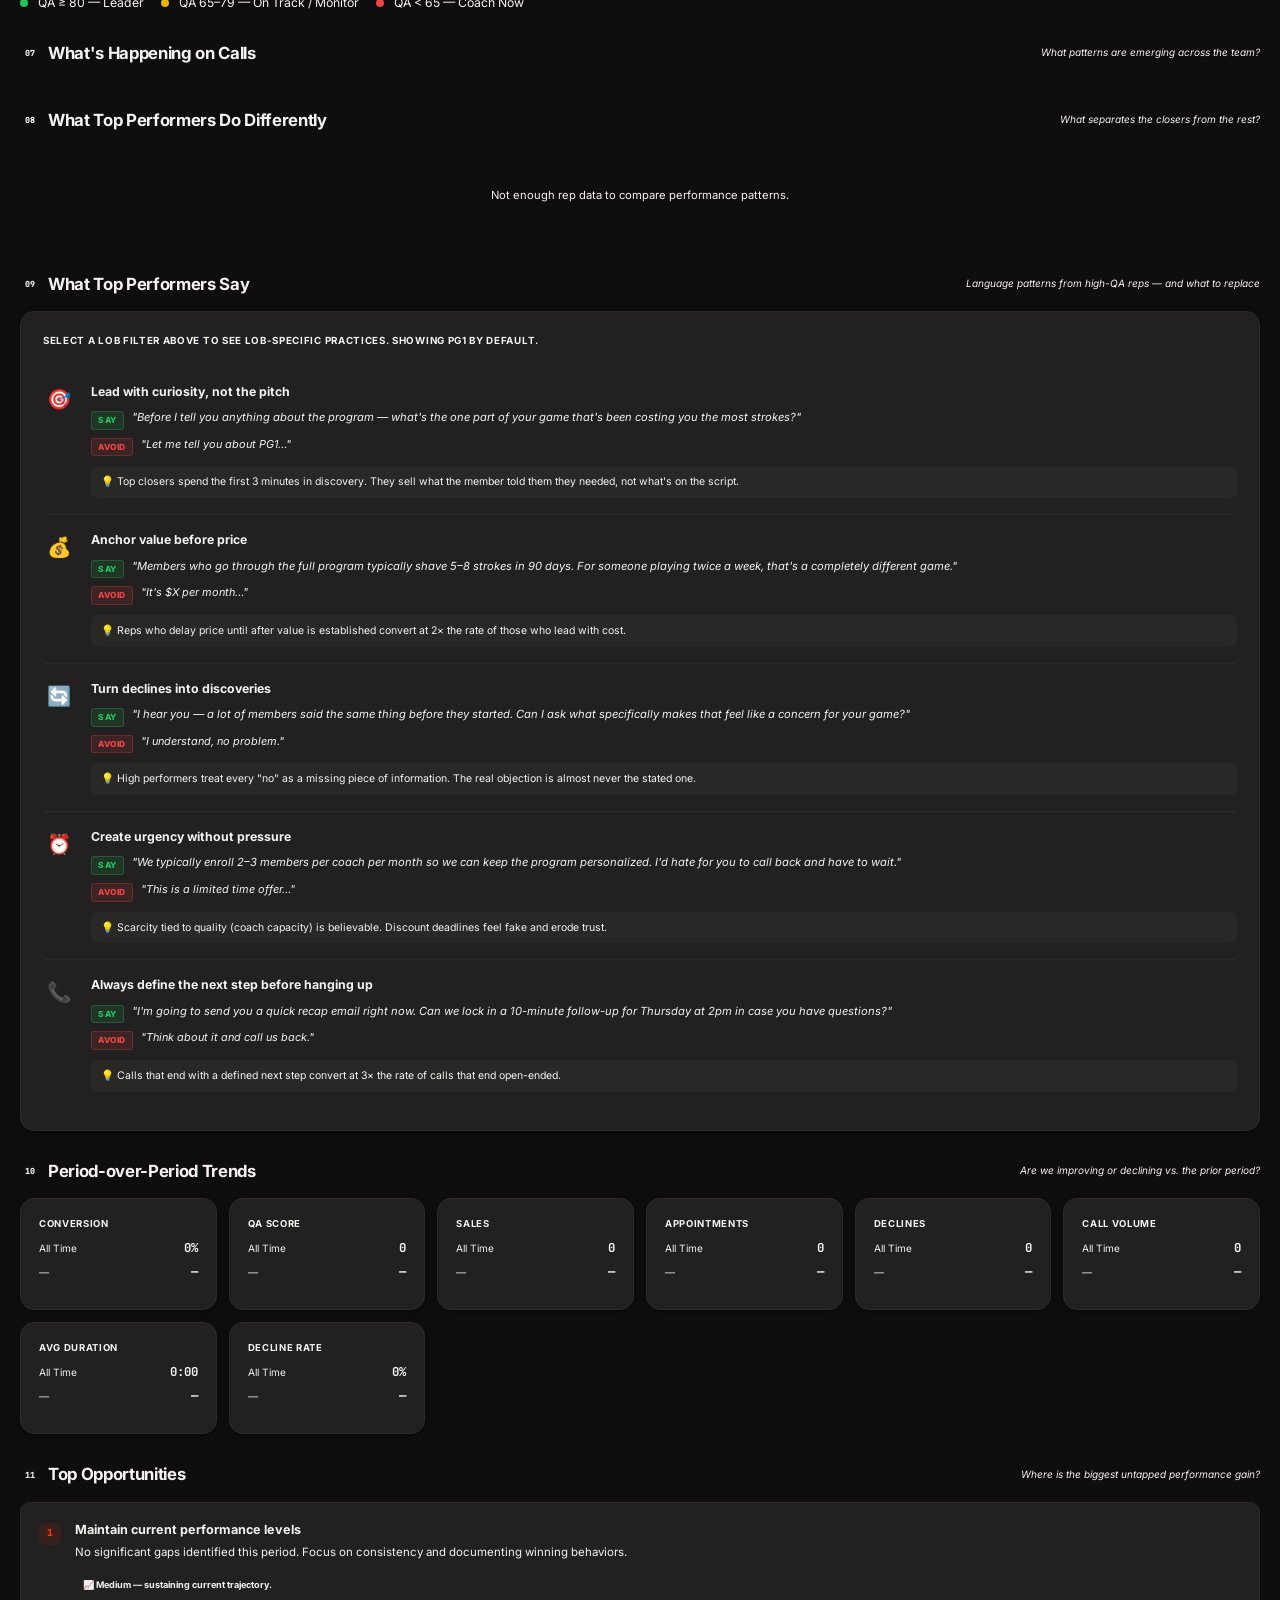
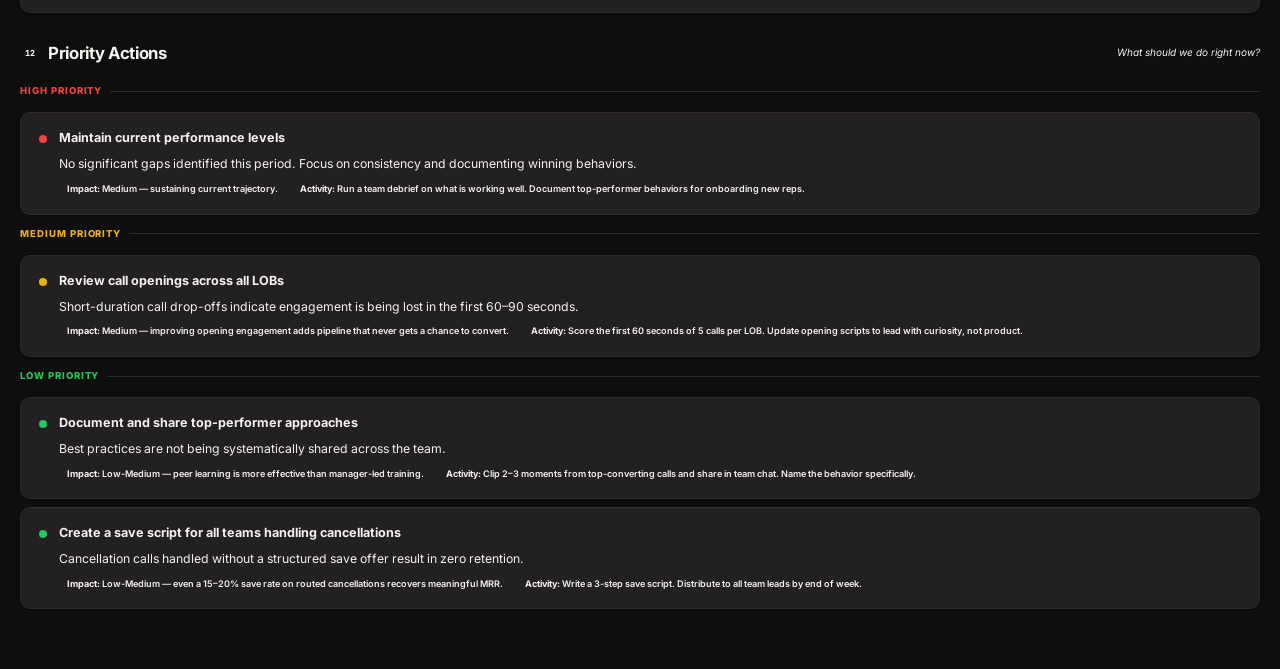
==== commit b972c796: "Add outcome legend" ====
--- a/call-insights-v3/index.html
+++ b/call-insights-v3/index.html
@@ -148,6 +148,17 @@
         <div style="text-align:center;padding:20px 0">
           <div id="outcomes-conv"></div>
         </div>
+      </div>
+      <div style="margin-top:10px;display:flex;flex-wrap:wrap;gap:6px 18px;padding:0 2px">
+        <span style="font-size:11px;color:var(--text-muted)"><span style="color:#22c55e">●</span> <strong style="color:var(--text-secondary)">Sale</strong> — product purchased on the call</span>
+        <span style="font-size:11px;color:var(--text-muted)"><span style="color:#3b82f6">●</span> <strong style="color:var(--text-secondary)">Appointment Set</strong> — session or coaching call booked</span>
+        <span style="font-size:11px;color:var(--text-muted)"><span style="color:#a855f7">●</span> <strong style="color:var(--text-secondary)">Saved</strong> — member retained from cancelling or refunding</span>
+        <span style="font-size:11px;color:var(--text-muted)"><span style="color:#dc2626">●</span> <strong style="color:var(--text-secondary)">No Interest</strong> — prospect declined, no sale possible</span>
+        <span style="font-size:11px;color:var(--text-muted)"><span style="color:#ea580c">●</span> <strong style="color:var(--text-secondary)">Refund</strong> — member requested refund or cancellation</span>
+        <span style="font-size:11px;color:var(--text-muted)"><span style="color:#B3AAA3">●</span> <strong style="color:var(--text-secondary)">No Contact</strong> — call connected but no real conversation</span>
+        <span style="font-size:11px;color:var(--text-muted)"><span style="color:#6366f1">●</span> <strong style="color:var(--text-secondary)">Info Only</strong> — prospect asked questions, no commitment made</span>
+        <span style="font-size:11px;color:var(--text-muted)"><span style="color:#ca8a04">●</span> <strong style="color:var(--text-secondary)">Callback</strong> — follow-up scheduled, rep will call again</span>
+        <span style="font-size:11px;color:var(--text-muted)"><span style="color:#0891b2">●</span> <strong style="color:var(--text-secondary)">Transferred</strong> — call handed off to another rep or department</span>
       </div>
     </section>
 
